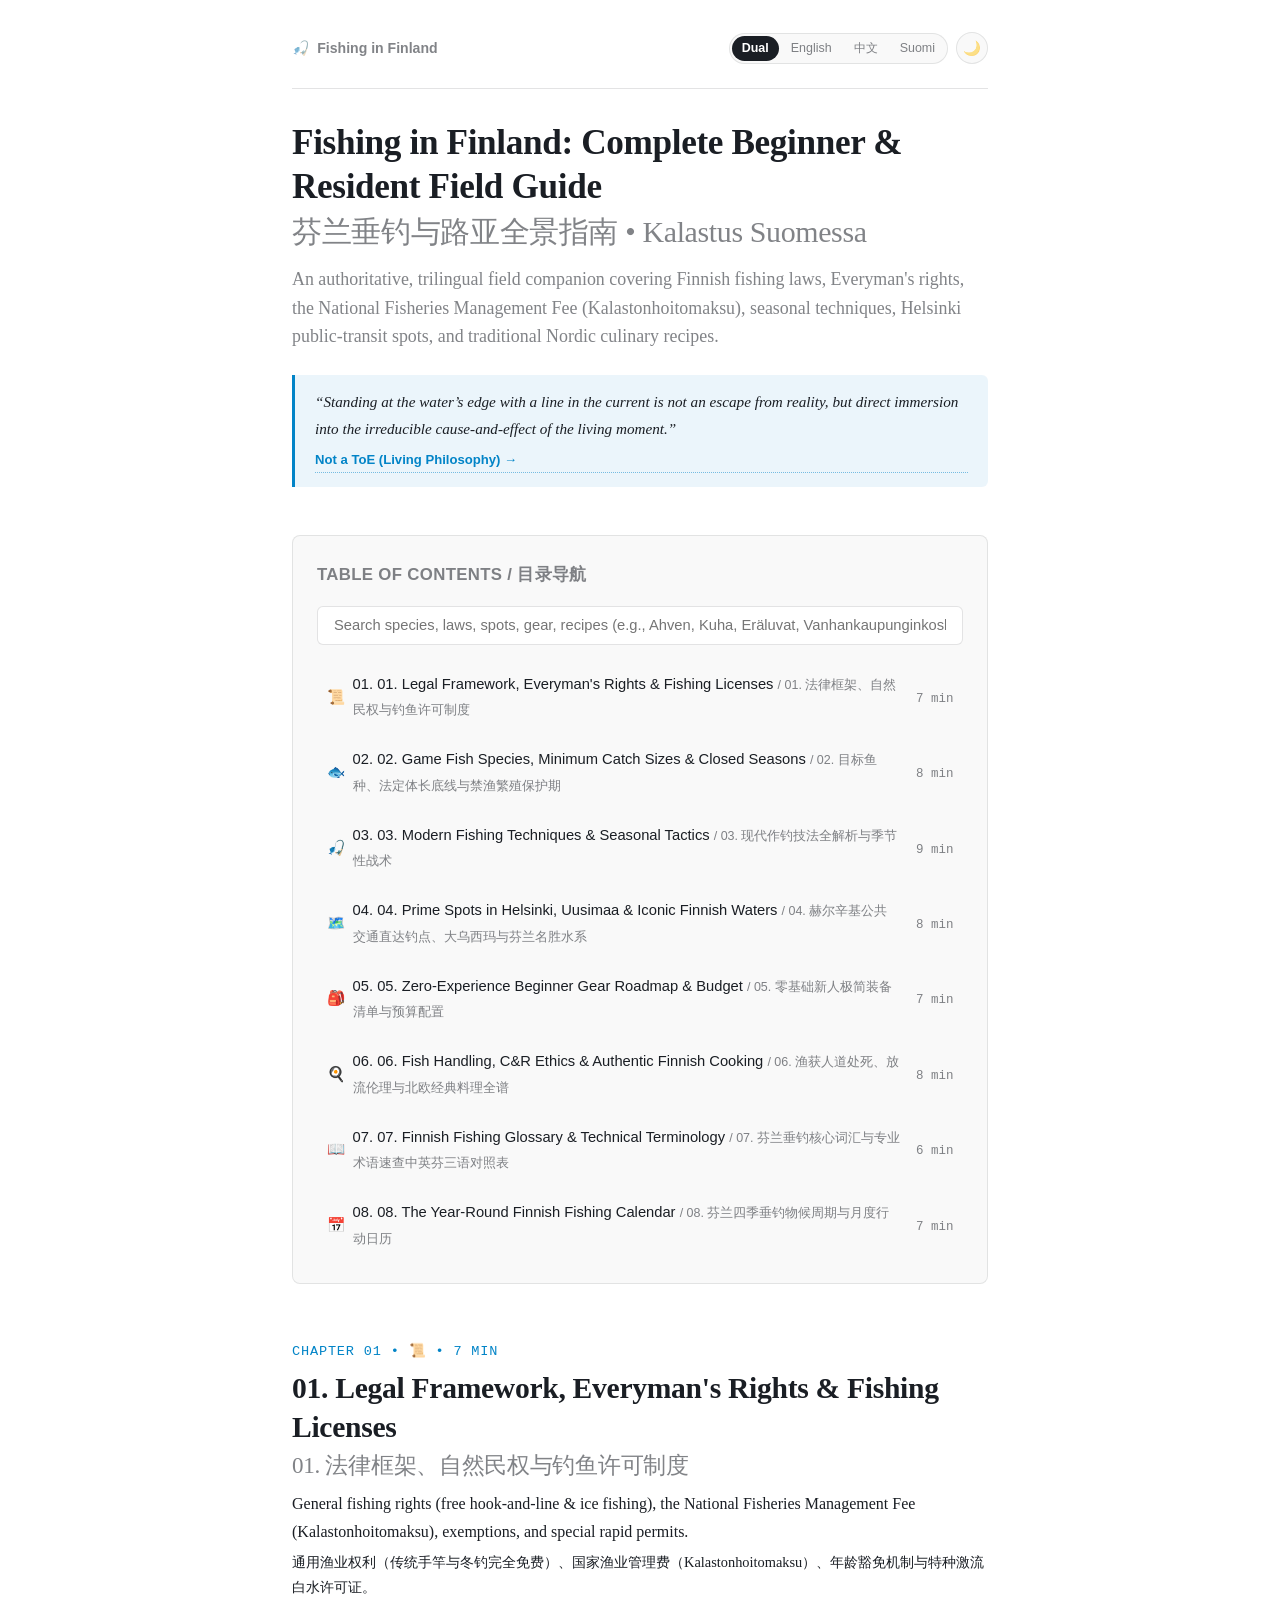
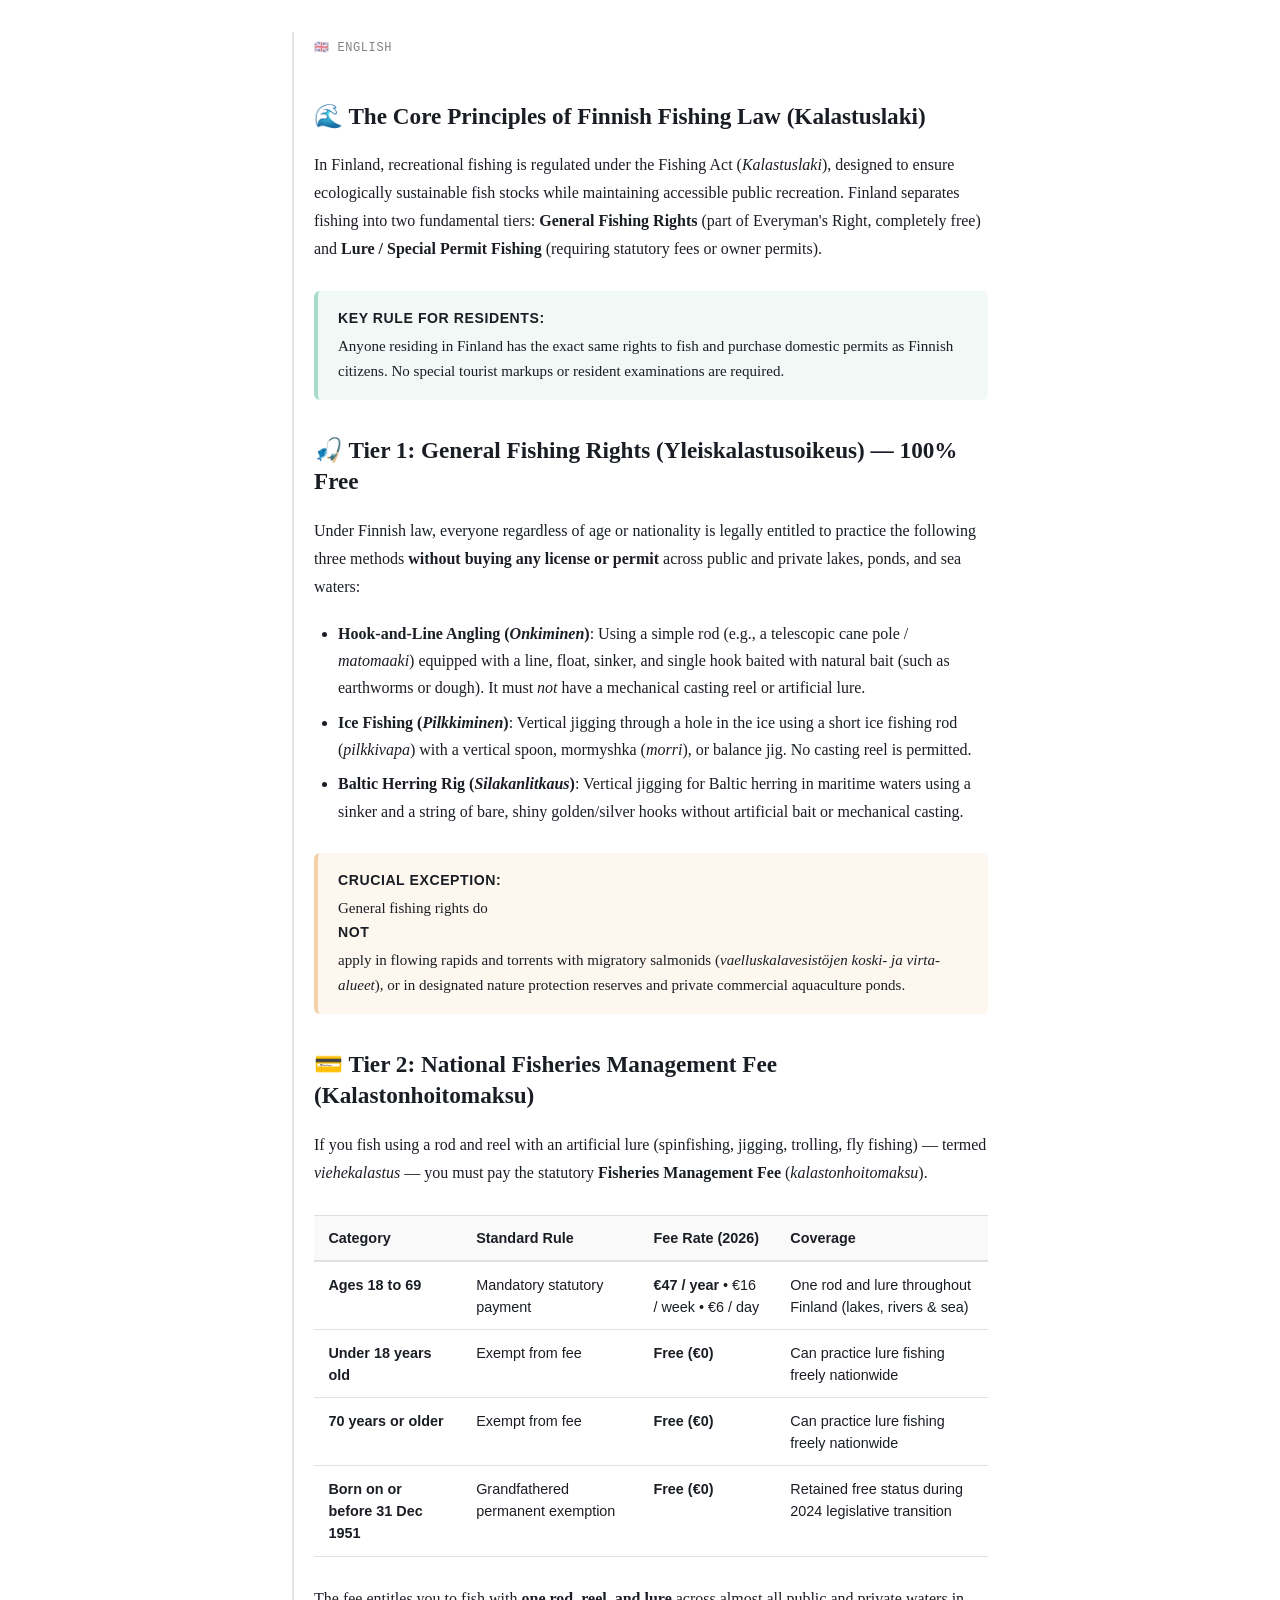
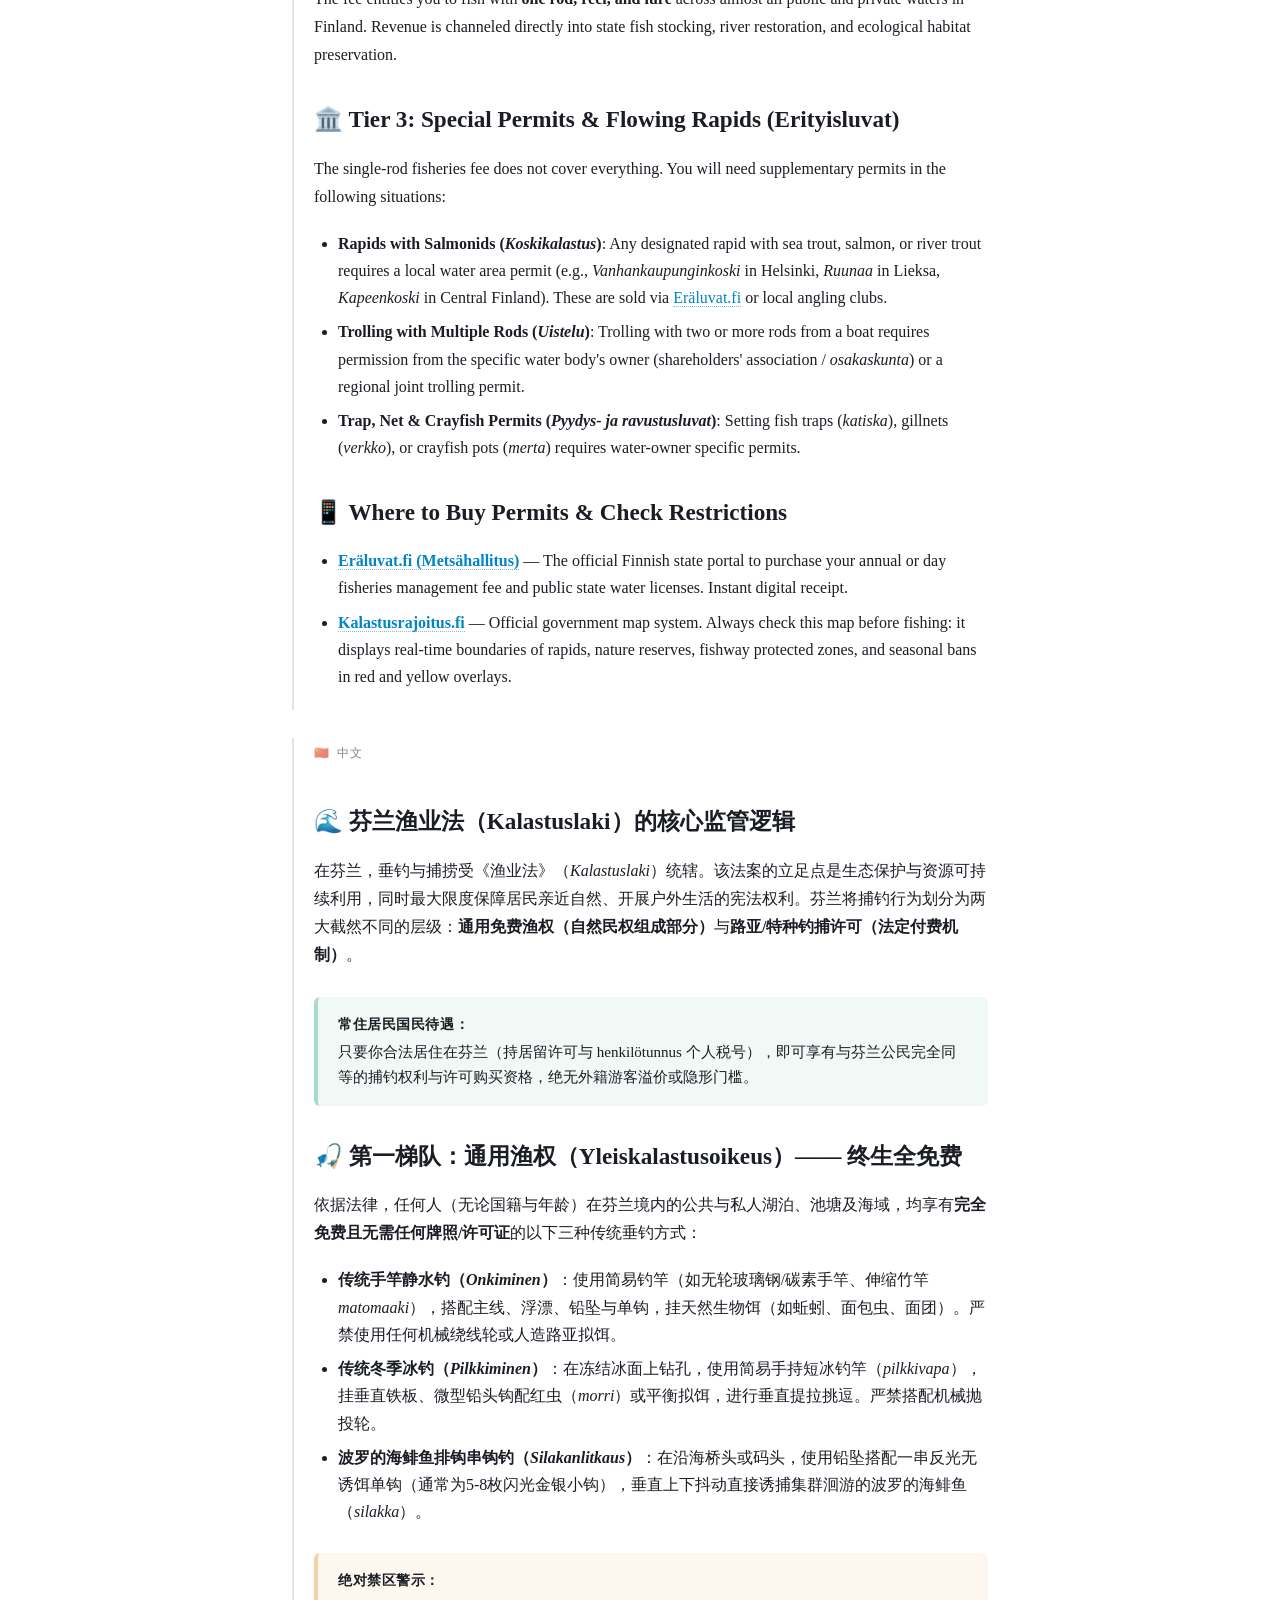
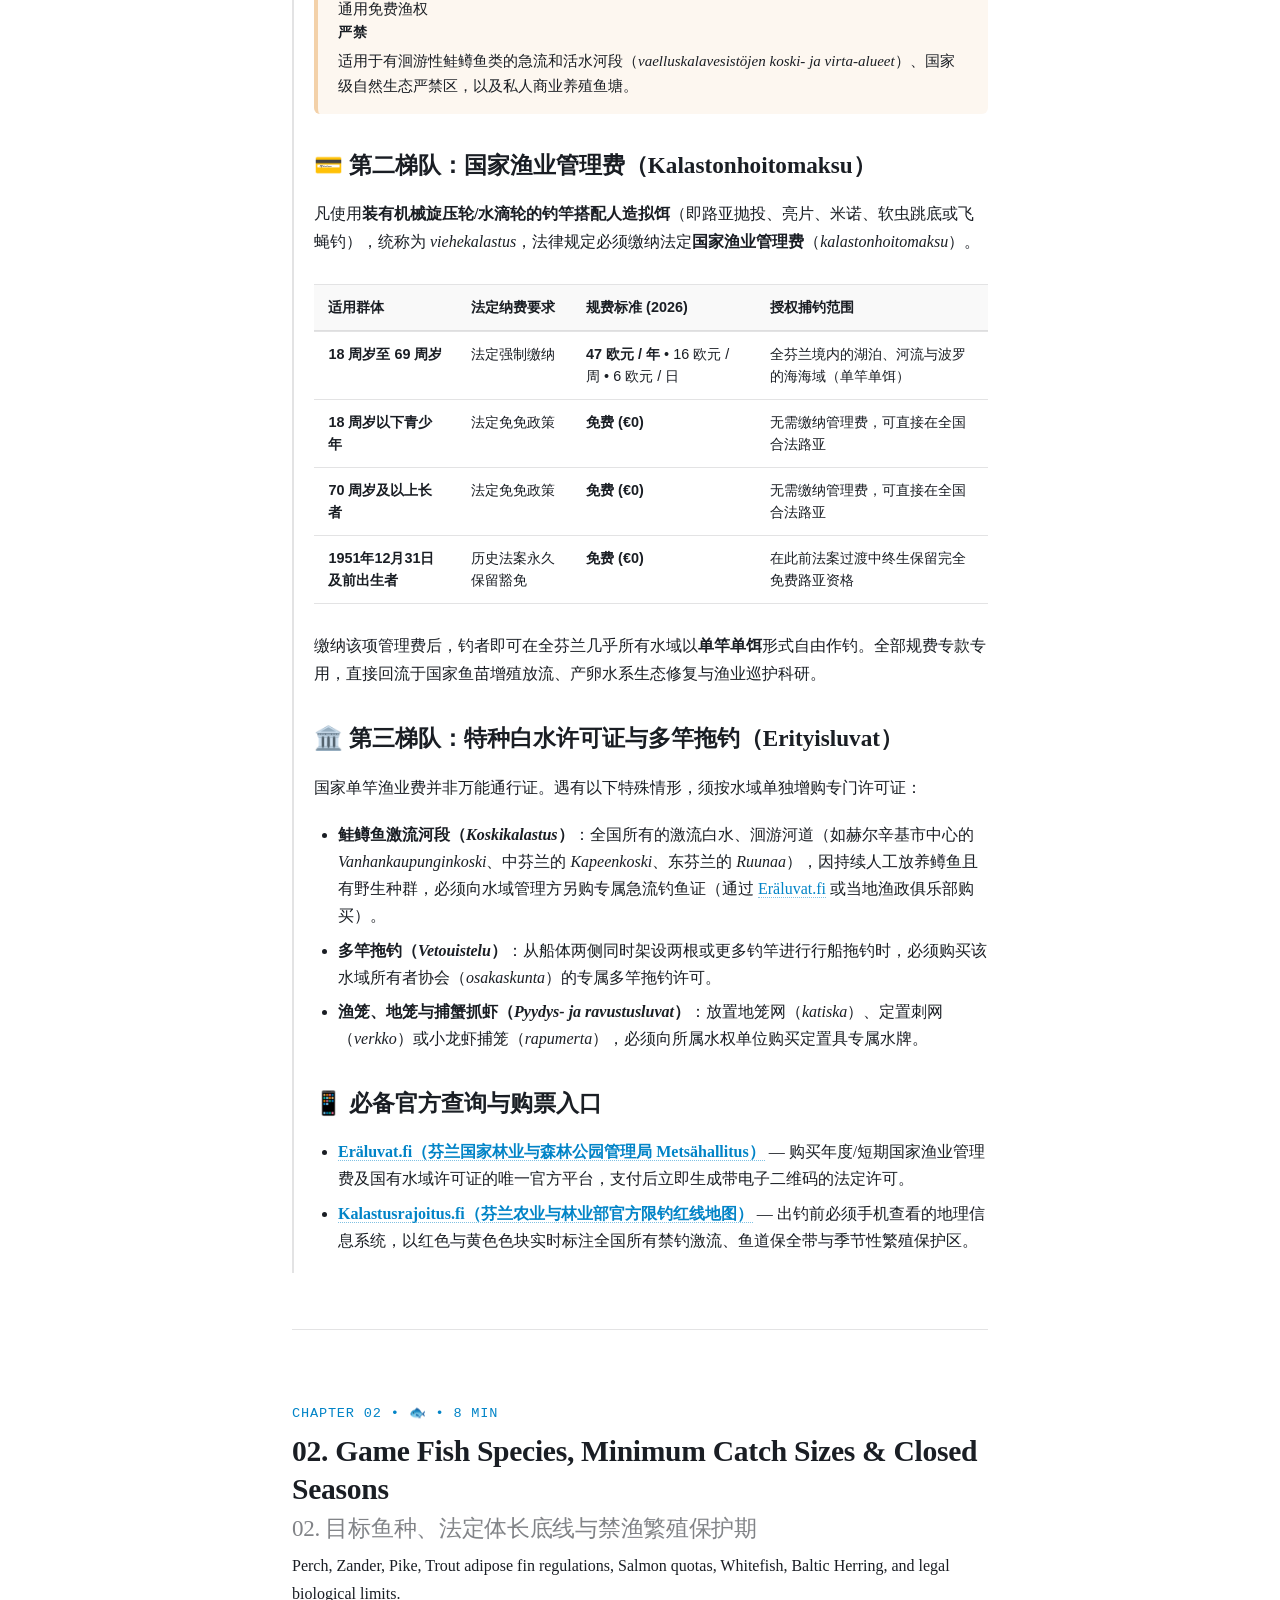
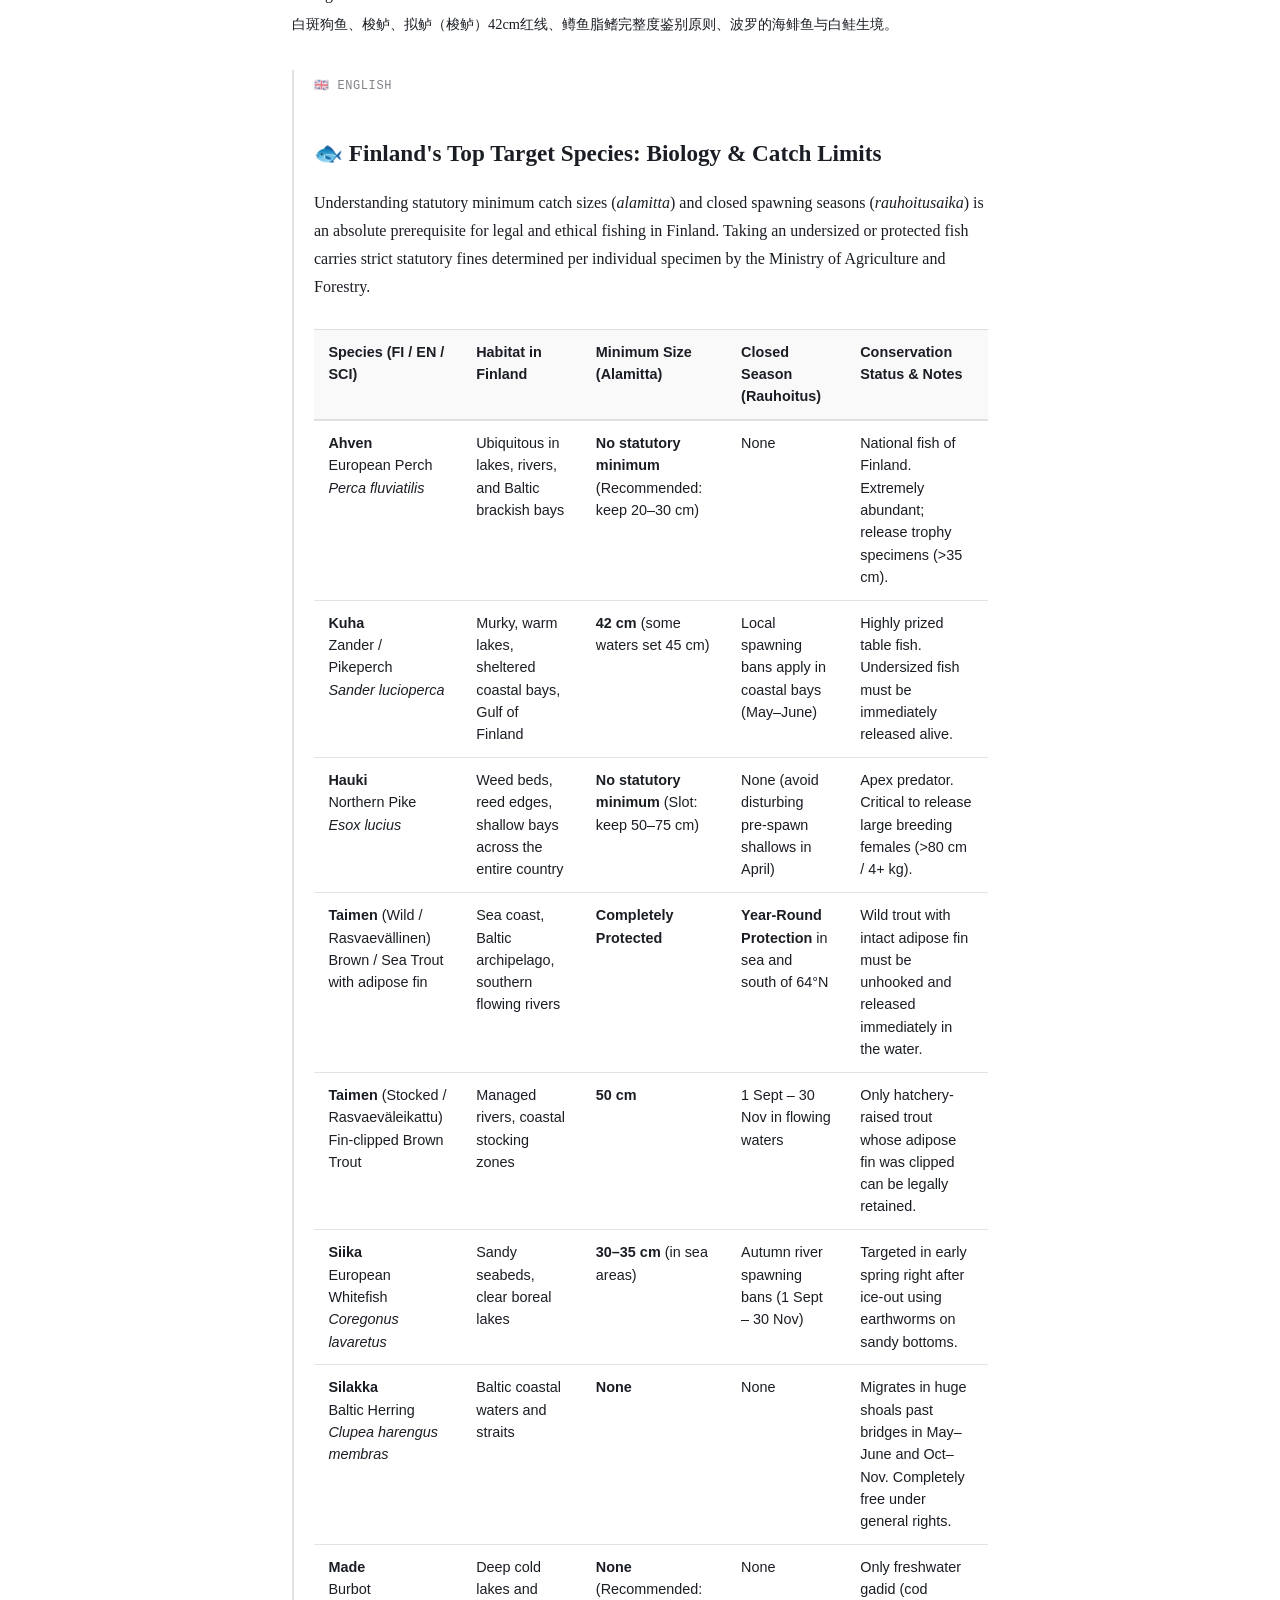
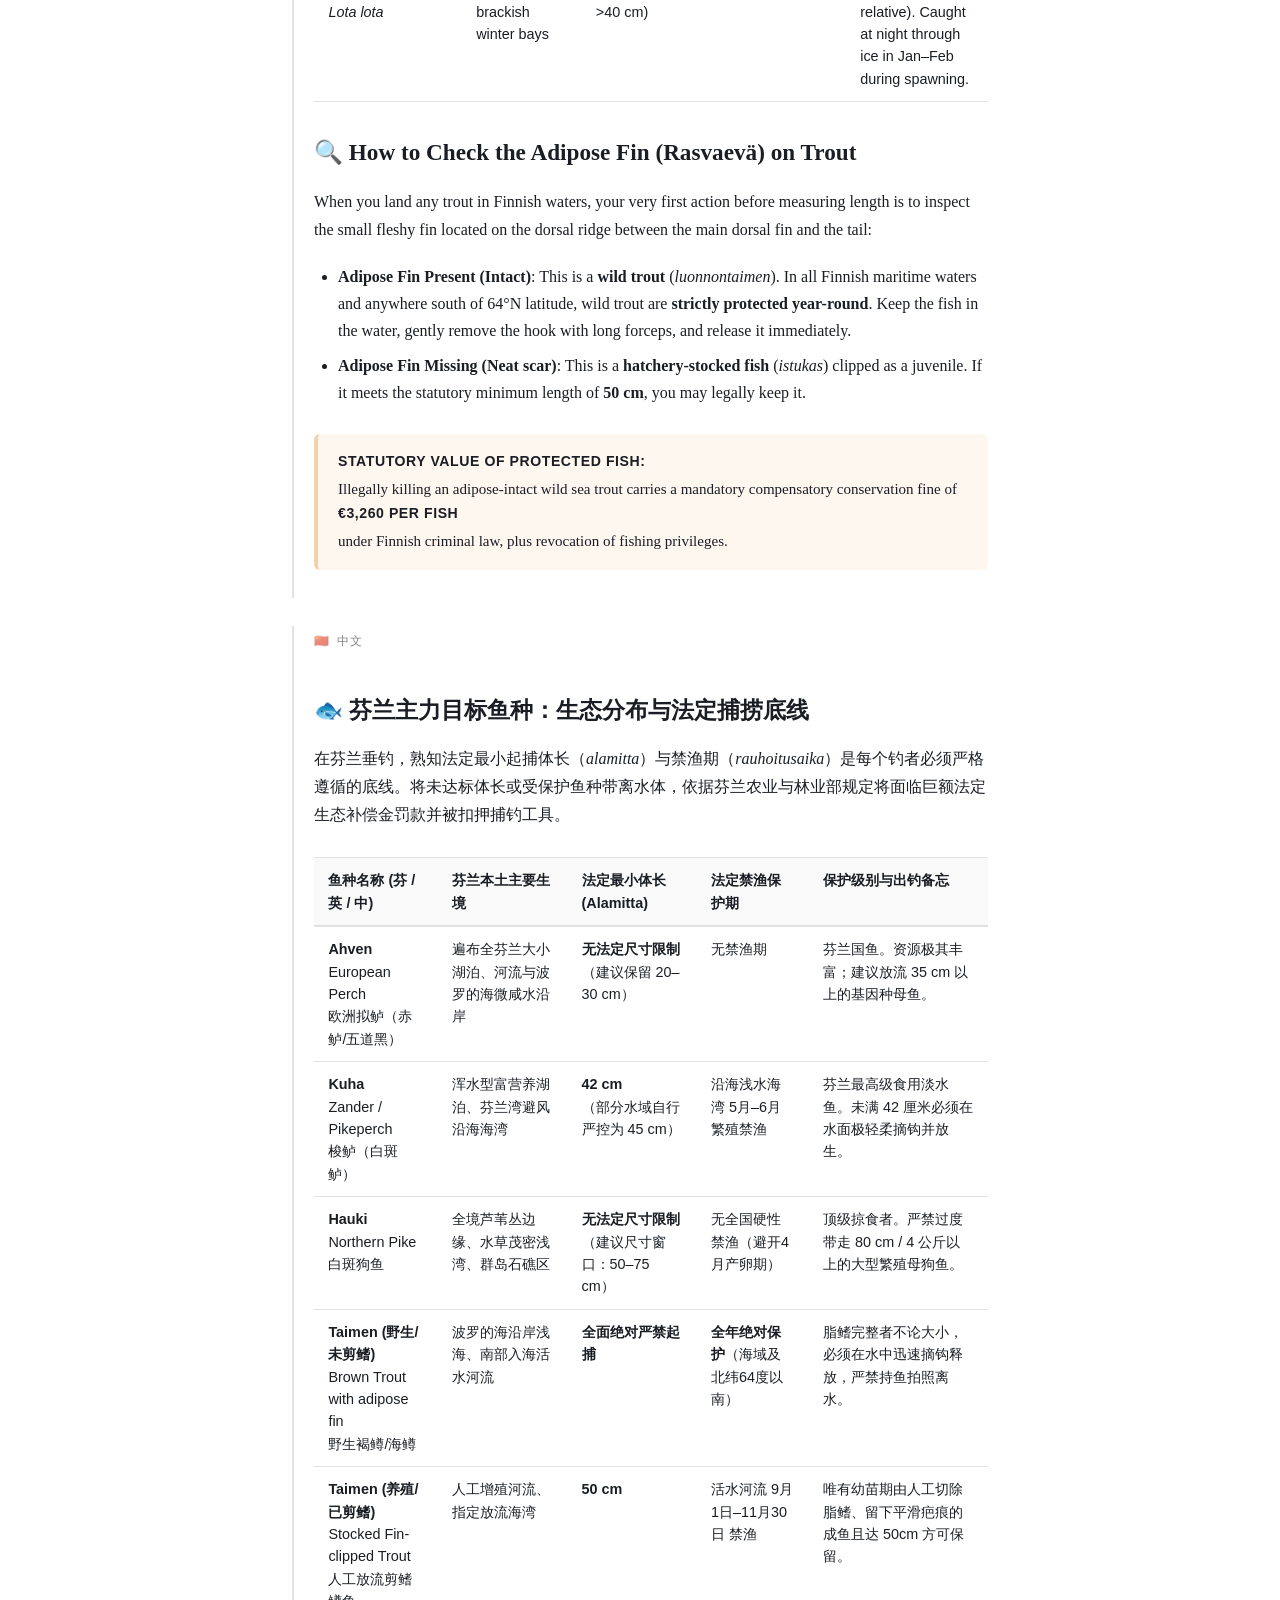
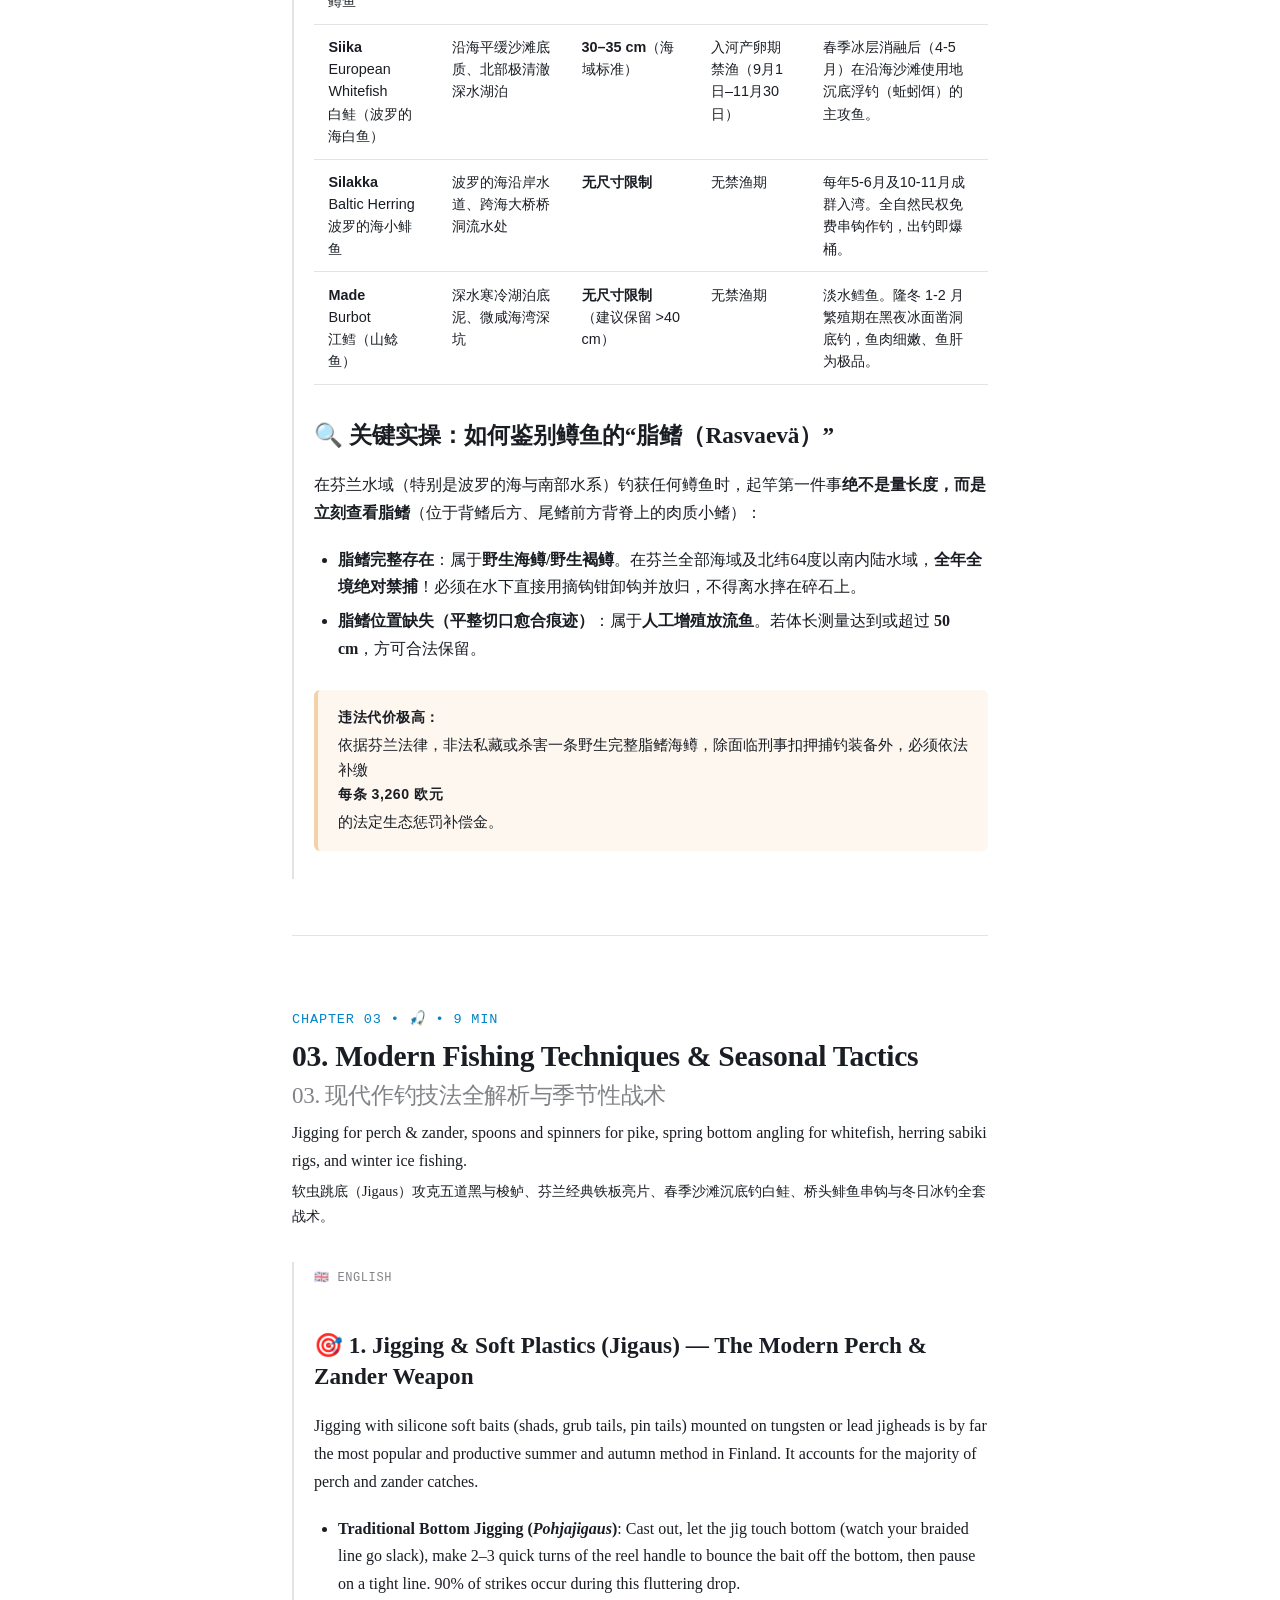
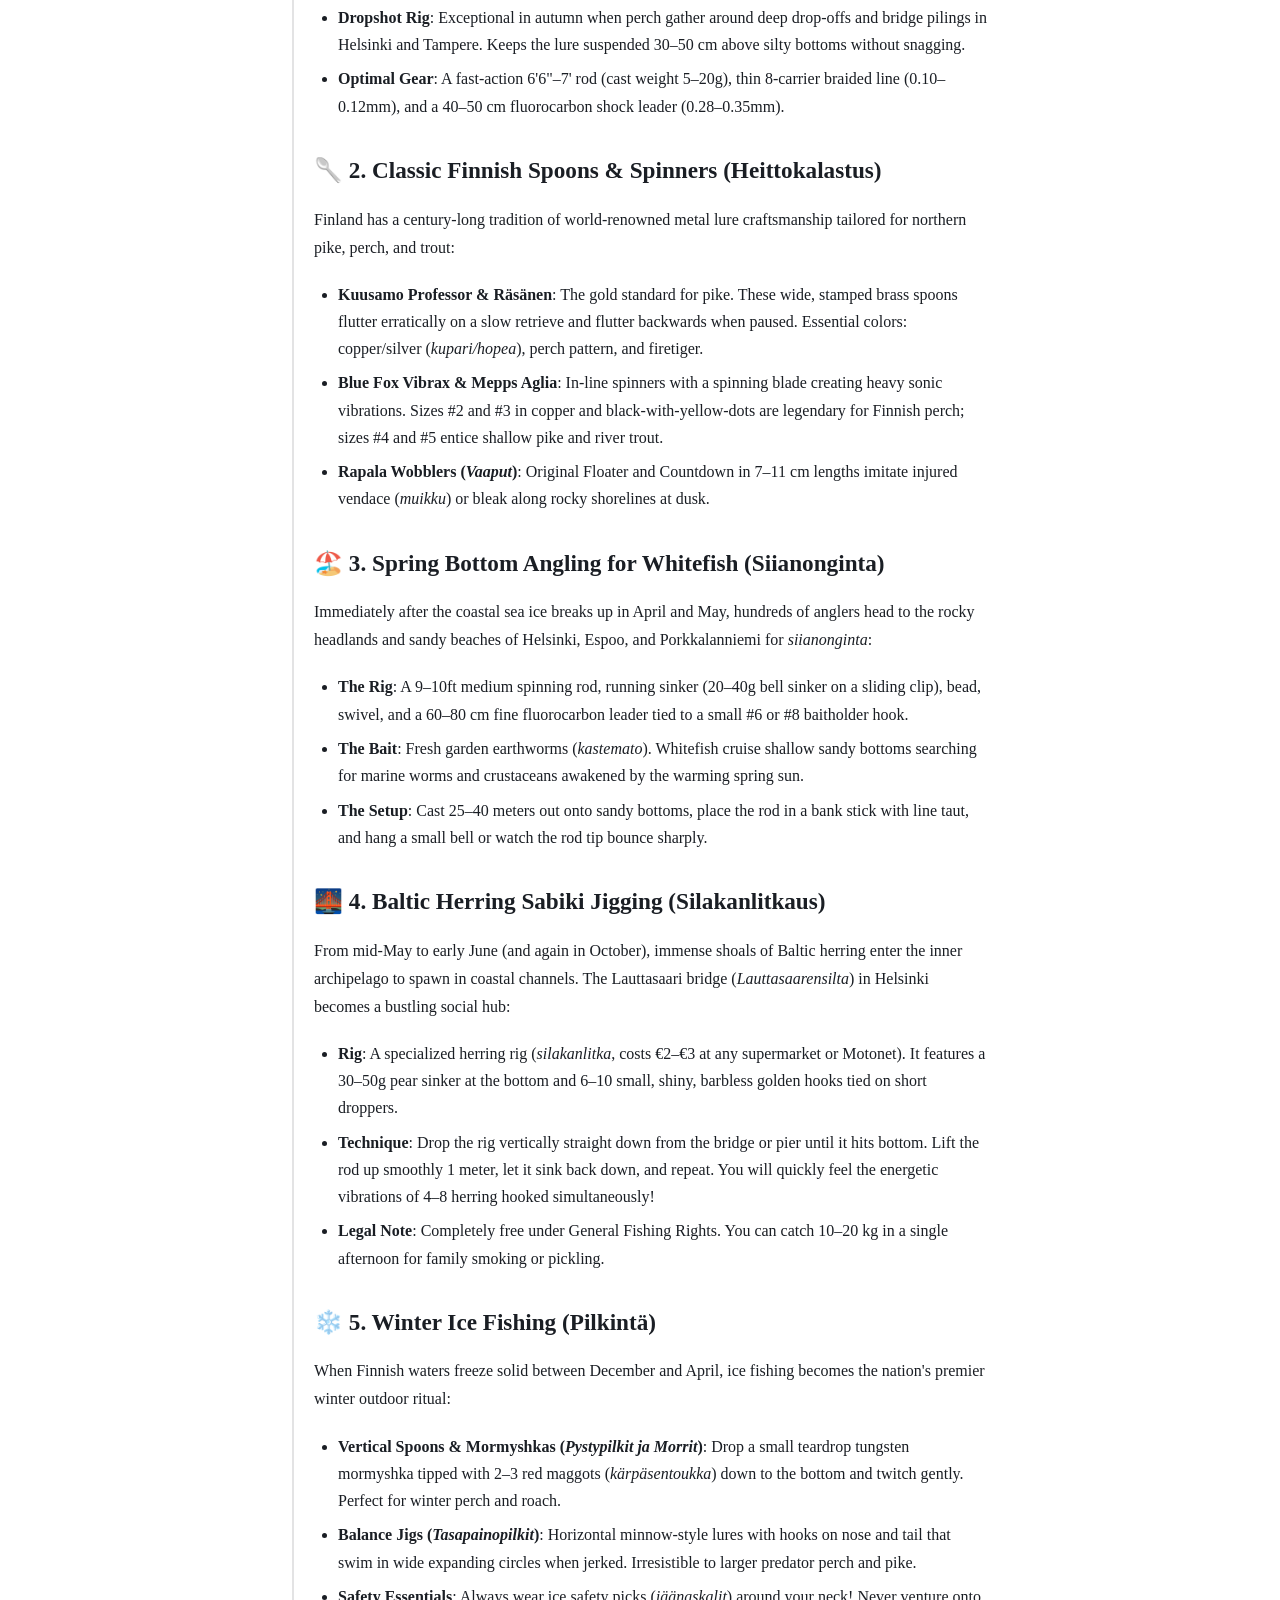
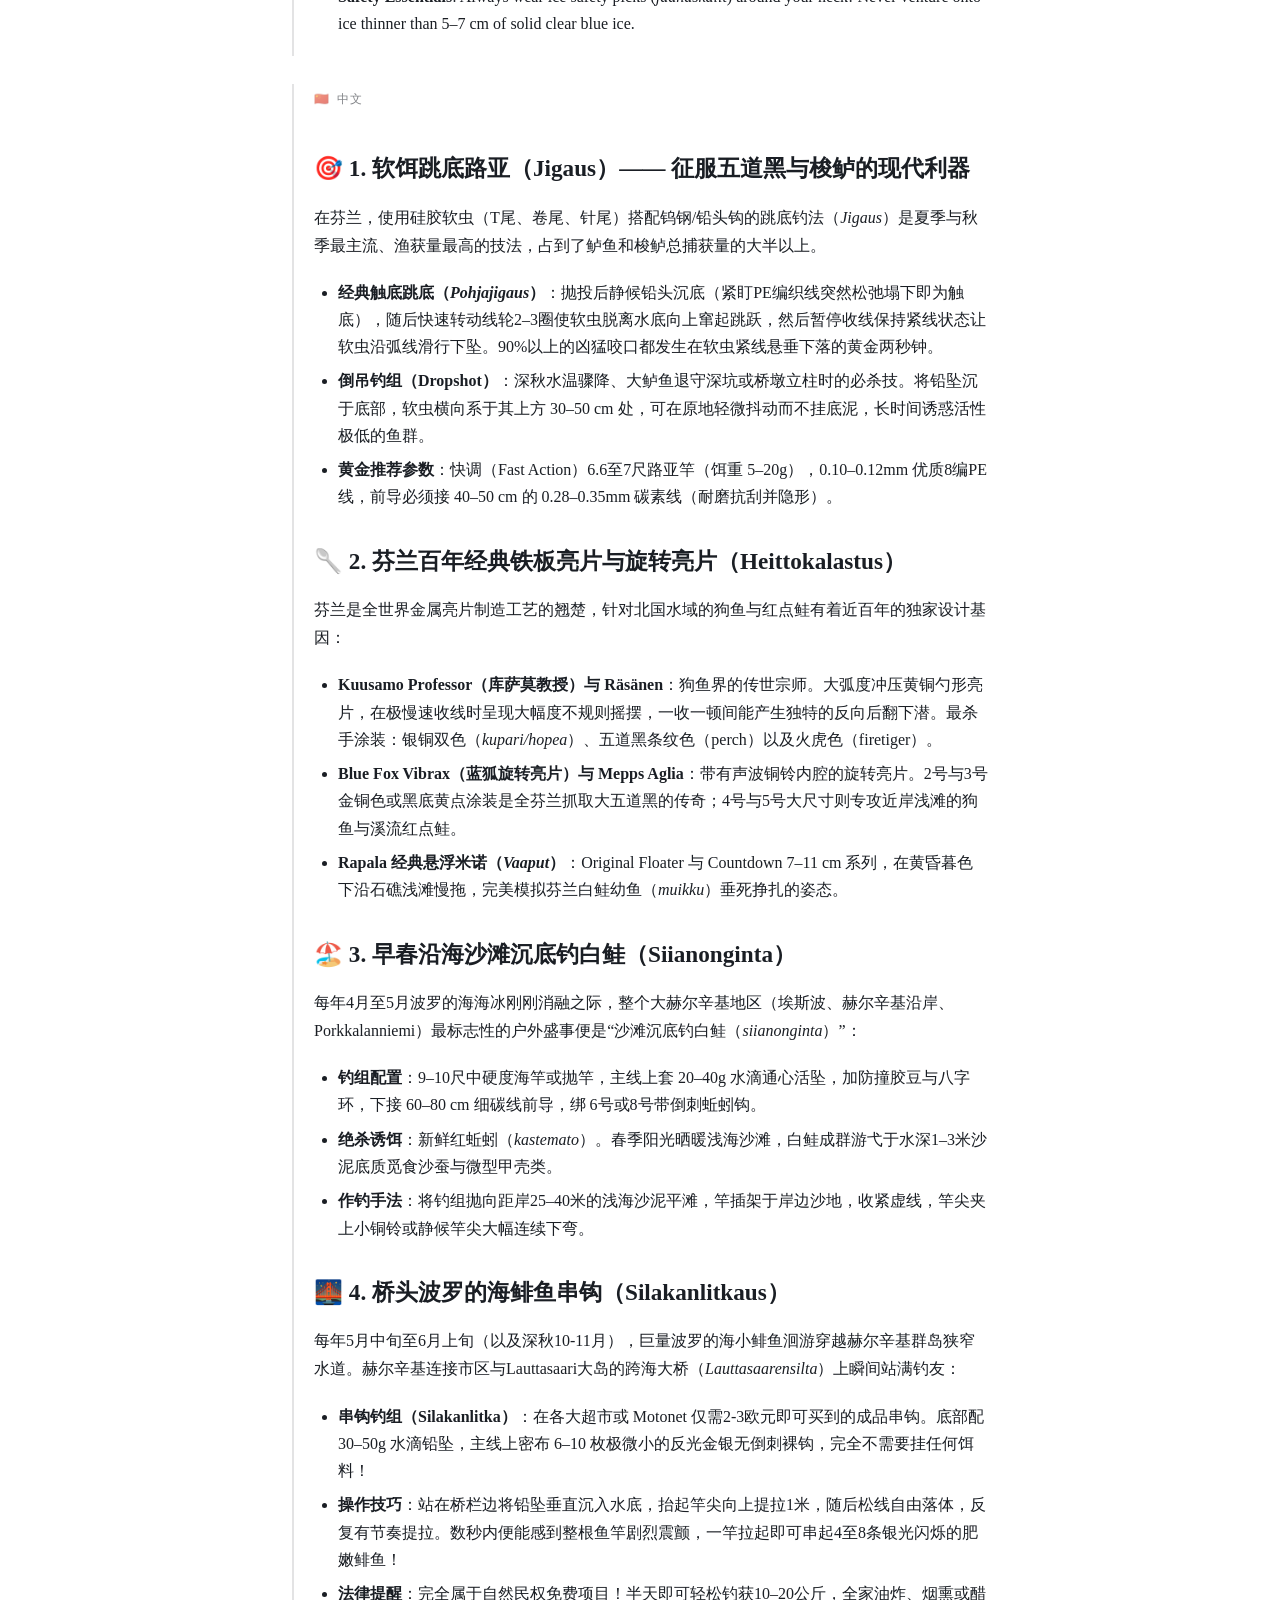
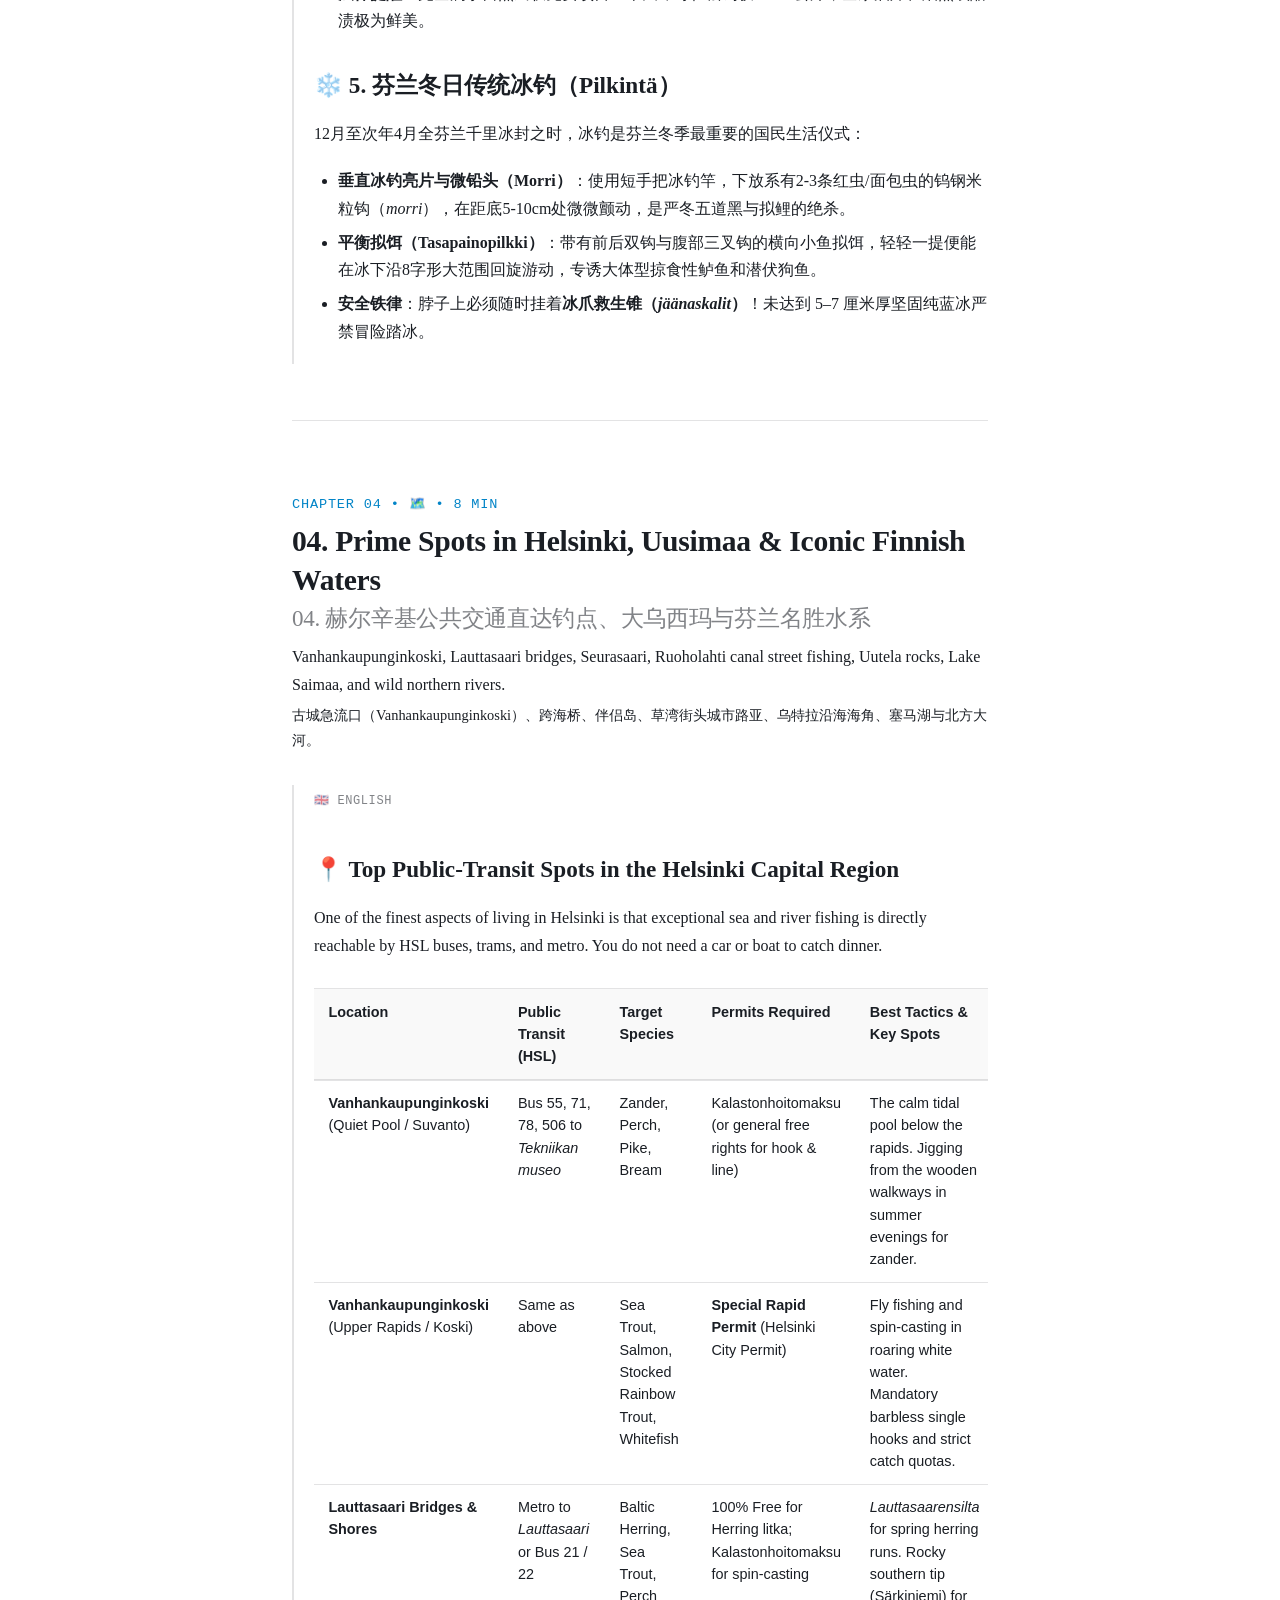
==== index.html @ a0a4e31b "feat: initial commit for Fishing in Finland guide" ====
<!DOCTYPE html>
<html lang="en">
<head>
  <meta charset="UTF-8">
  <meta name="viewport" content="width=device-width, initial-scale=1.0">
  <title>Fishing in Finland • 芬兰垂钓与路亚全景指南 • Kalastus Suomessa</title>
  <meta name="description" content="An authoritative, trilingual field companion to angling, lure fishing, Everyman's rights, regulations, Helsinki transit spots, gear, and recipes in Finland.">
  <link rel="stylesheet" href="styles.css?v=20260912">
  <link rel="icon" href="data:image/svg+xml,<svg xmlns=%22http://www.w3.org/2000/svg%22 viewBox=%220 0 100 100%22><text y=%22.9em%22 font-size=%2290%22>🎣</text></svg>">
</head>
<body>

  <div class="wrap">
    <!-- Top Navigation & Controls -->
    <nav class="top-nav" aria-label="Site Navigation">
      <a href="index.html" class="brand-badge">
        <span>🎣</span>
        <span>Fishing in Finland</span>
      </a>

      <div class="top-controls">
        <!-- Language Switcher -->
        <div class="lang-switcher" role="group" aria-label="Language Mode">
          <button class="lang-btn active" data-mode="dual">Dual</button>
          <button class="lang-btn" data-mode="en">English</button>
          <button class="lang-btn" data-mode="zh">中文</button>
          <button class="lang-btn" data-mode="fi">Suomi</button>
        </div>

        <!-- Theme Toggle -->
        <button id="theme-toggle-btn" class="theme-btn" title="Toggle Theme" aria-label="Toggle Theme">🌙</button>
      </div>
    </nav>

    <!-- Site Header -->
    <header class="site-header">
      <h1 id="site-title" class="site-title">
        Fishing in Finland: Complete Beginner & Resident Field Guide<br>
        <span style="font-size: 0.82em; font-weight: normal; color: var(--muted);">芬兰垂钓与路亚全景指南 • Kalastus Suomessa</span>
      </h1>
      <p id="site-subtitle" class="site-subtitle">
        An authoritative, trilingual field companion covering Finnish fishing laws, Everyman's rights, the National Fisheries Management Fee (Kalastonhoitomaksu), seasonal techniques, Helsinki public-transit spots, and traditional Nordic culinary recipes.
      </p>

      <!-- Living Philosophy Grounding Quote - Referencing Not a ToE -->
      <div class="ground-quote">
        “Standing at the water’s edge with a line in the current is not an escape from reality, but direct immersion into the irreducible cause-and-effect of the living moment.”
        <a href="https://powerpig99.github.io/not-a-toe/" target="_blank" rel="noopener noreferrer">Not a ToE (Living Philosophy) →</a>
      </div>
    </header>

    <!-- Table of Contents & Realtime Filter -->
    <section class="toc-section" aria-label="Table of Contents">
      <div class="toc-header">
        <h2 id="toc-title" class="toc-title">Table of Contents / 目录导航</h2>
      </div>

      <div class="search-wrapper">
        <input type="text" id="search-input" class="search-input" placeholder="Search species, laws, spots, gear, recipes (e.g., Ahven, Kuha, Eräluvat, Vanhankaupunginkoski, Lohikeitto)..." aria-label="Search Handbook Content">
      </div>

      <ul id="toc-list" class="toc-list">
        <!-- Rendered by app.js -->
      </ul>
    </section>

    <!-- Main Editorial Chapter Feed -->
    <main id="chapters-container" class="chapters-container">
      <!-- Full Chapter Articles rendered by app.js -->
    </main>

    <!-- Ecosystem & Living Philosophy Footer -->
    <footer class="site-footer">
      <h3 class="footer-ecosystem-title">Living Field Guides & Philosophy Ecosystem</h3>
      <ul class="footer-links">
        <li>🌌 <a href="https://powerpig99.github.io/not-a-toe/" target="_blank" rel="noopener"><strong>Not a ToE (Author Blog)</strong> — First-person living philosophy & ontological clarity</a></li>
        <li>🍄 <a href="https://powerpig99.github.io/helsinki-mushroom-guide/" target="_blank" rel="noopener"><strong>Helsinki Wild Mushroom Guide</strong> — Trilingual foraging, 22 species, HSL spots & recipes</a></li>
        <li>🌲 <a href="https://powerpig99.github.io/hunting-in-finland/" target="_blank" rel="noopener"><strong>Hunting in Finland: Resident Field Guide</strong> — Game management, exams, firearms, public forests & clubs</a></li>
        <li>🎹 <a href="https://powerpig99.github.io/adult-piano-guide/" target="_blank" rel="noopener"><strong>The Adult Piano Companion</strong> — Self-directed mastery and deliberate practice architectures</a></li>
      </ul>

      <div class="footer-meta">
        <p>Published under open trace principles. Updated for Finnish Fishing Regulations 2026.<br>Official resources: <a href="https://www.eraluvat.fi" target="_blank" rel="noopener">Eräluvat.fi</a> • <a href="https://www.kalastusrajoitus.fi" target="_blank" rel="noopener">Kalastusrajoitus.fi</a> • <a href="https://vapaa-ajankalastaja.fi" target="_blank" rel="noopener">Suomen Vapaa-ajankalastajat</a></p>
      </div>
    </footer>
  </div>

  <script src="chapters.js?v=20260912"></script>
  <script src="app.js?v=20260912"></script>
</body>
</html>
---- styles.css ----
:root {
  --bg: #0d1117;
  --fg: #f0f3f6;
  --muted: color-mix(in srgb, var(--fg) 60%, transparent);
  --rule: color-mix(in srgb, var(--fg) 15%, transparent);
  --card-bg: color-mix(in srgb, var(--fg) 4%, transparent);
  --card-hover: color-mix(in srgb, var(--fg) 7%, transparent);
  --card-border: color-mix(in srgb, var(--fg) 12%, transparent);
  --accent: #38bdf8;
  --accent-soft: rgba(56, 189, 248, 0.12);
  --callout-note-bg: rgba(56, 189, 248, 0.08);
  --callout-note-border: rgba(56, 189, 248, 0.35);
  --callout-warn-bg: rgba(251, 191, 36, 0.08);
  --callout-warn-border: rgba(251, 191, 36, 0.35);
  --callout-tip-bg: rgba(52, 211, 153, 0.08);
  --callout-tip-border: rgba(52, 211, 153, 0.35);
  --measure: 46rem;
  --font-serif: Georgia, Cambria, "Times New Roman", Times, serif;
  --font-sans: -apple-system, BlinkMacSystemFont, "Segoe UI", Roboto, Helvetica, Arial, sans-serif;
  --font-mono: ui-monospace, "SF Mono", Monaco, Consolas, monospace;
}

@media (prefers-color-scheme: light) {
  :root:not([data-theme="dark"]) {
    --bg: #ffffff;
    --fg: #1a1e24;
    --muted: color-mix(in srgb, var(--fg) 55%, transparent);
    --rule: color-mix(in srgb, var(--fg) 12%, transparent);
    --card-bg: color-mix(in srgb, var(--fg) 2.5%, transparent);
    --card-hover: color-mix(in srgb, var(--fg) 5%, transparent);
    --card-border: color-mix(in srgb, var(--fg) 10%, transparent);
    --accent: #0284c7;
    --accent-soft: rgba(2, 132, 199, 0.08);
    --callout-note-bg: rgba(2, 132, 199, 0.06);
    --callout-note-border: rgba(2, 132, 199, 0.3);
    --callout-warn-bg: rgba(217, 119, 6, 0.06);
    --callout-warn-border: rgba(217, 119, 6, 0.3);
    --callout-tip-bg: rgba(5, 150, 105, 0.06);
    --callout-tip-border: rgba(5, 150, 105, 0.3);
  }
}

[data-theme="light"] {
  --bg: #ffffff;
  --fg: #1a1e24;
  --muted: color-mix(in srgb, var(--fg) 55%, transparent);
  --rule: color-mix(in srgb, var(--fg) 12%, transparent);
  --card-bg: color-mix(in srgb, var(--fg) 2.5%, transparent);
  --card-hover: color-mix(in srgb, var(--fg) 5%, transparent);
  --card-border: color-mix(in srgb, var(--fg) 10%, transparent);
  --accent: #0284c7;
  --accent-soft: rgba(2, 132, 199, 0.08);
  --callout-note-bg: rgba(2, 132, 199, 0.06);
  --callout-note-border: rgba(2, 132, 199, 0.3);
  --callout-warn-bg: rgba(217, 119, 6, 0.06);
  --callout-warn-border: rgba(217, 119, 6, 0.3);
  --callout-tip-bg: rgba(5, 150, 105, 0.06);
  --callout-tip-border: rgba(5, 150, 105, 0.3);
}

[data-theme="dark"] {
  --bg: #0d1117;
  --fg: #f0f3f6;
  --muted: color-mix(in srgb, var(--fg) 60%, transparent);
  --rule: color-mix(in srgb, var(--fg) 15%, transparent);
  --card-bg: color-mix(in srgb, var(--fg) 4%, transparent);
  --card-hover: color-mix(in srgb, var(--fg) 7%, transparent);
  --card-border: color-mix(in srgb, var(--fg) 12%, transparent);
  --accent: #38bdf8;
  --accent-soft: rgba(56, 189, 248, 0.12);
  --callout-note-bg: rgba(56, 189, 248, 0.08);
  --callout-note-border: rgba(56, 189, 248, 0.35);
  --callout-warn-bg: rgba(251, 191, 36, 0.08);
  --callout-warn-border: rgba(251, 191, 36, 0.35);
  --callout-tip-bg: rgba(52, 211, 153, 0.08);
  --callout-tip-border: rgba(52, 211, 153, 0.35);
}

* {
  box-sizing: border-box;
}

html {
  scroll-behavior: smooth;
}

body {
  margin: 0;
  font-family: var(--font-serif);
  line-height: 1.75;
  background-color: var(--bg);
  color: var(--fg);
  -webkit-font-smoothing: antialiased;
  transition: background-color 0.2s ease, color 0.2s ease;
}

a {
  color: var(--accent);
  text-decoration: none;
  border-bottom: 1px dotted color-mix(in srgb, var(--accent) 50%, transparent);
  transition: all 0.15s ease;
}

a:hover {
  border-bottom: 1px solid var(--accent);
  filter: brightness(1.15);
}

.wrap {
  width: min(100%, var(--measure));
  margin: 0 auto;
  padding: 32px 20px 80px;
}

.top-nav {
  display: flex;
  align-items: center;
  justify-content: space-between;
  gap: 1rem;
  padding-bottom: 1.5rem;
  margin-bottom: 2rem;
  border-bottom: 1px solid var(--rule);
  font-family: var(--font-sans);
  font-size: 0.88rem;
  flex-wrap: wrap;
}

.brand-badge {
  display: inline-flex;
  align-items: center;
  gap: 0.45rem;
  font-weight: 600;
  color: var(--muted);
  text-decoration: none;
  border: none;
}

.brand-badge:hover {
  color: var(--fg);
  border: none;
}

.top-controls {
  display: flex;
  align-items: center;
  gap: 0.5rem;
  flex-wrap: wrap;
}

.lang-switcher {
  display: inline-flex;
  background: var(--card-bg);
  border: 1px solid var(--card-border);
  border-radius: 20px;
  padding: 2px;
  gap: 2px;
}

.lang-btn {
  background: none;
  border: none;
  padding: 4px 10px;
  font-size: 0.78rem;
  font-family: var(--font-sans);
  font-weight: 500;
  color: var(--muted);
  cursor: pointer;
  border-radius: 16px;
  transition: all 0.15s ease;
}

.lang-btn:hover {
  color: var(--fg);
}

.lang-btn.active {
  background: var(--fg);
  color: var(--bg);
  font-weight: 600;
}

.theme-btn {
  background: var(--card-bg);
  border: 1px solid var(--card-border);
  color: var(--muted);
  width: 32px;
  height: 32px;
  border-radius: 50%;
  display: inline-flex;
  align-items: center;
  justify-content: center;
  cursor: pointer;
  font-size: 0.9rem;
  transition: all 0.15s ease;
}

.theme-btn:hover {
  color: var(--fg);
  border-color: var(--rule);
}

.site-header {
  margin-bottom: 3rem;
}

.site-title {
  font-size: 2.2rem;
  font-weight: 700;
  line-height: 1.25;
  margin: 0 0 0.75rem 0;
  letter-spacing: -0.01em;
}

.site-subtitle {
  font-size: 1.12rem;
  color: var(--muted);
  margin: 0 0 1.5rem 0;
  line-height: 1.6;
}

.ground-quote {
  font-style: italic;
  padding: 0.9rem 1.25rem;
  margin: 1.5rem 0 2rem;
  border-left: 3px solid var(--accent);
  background: var(--accent-soft);
  border-radius: 0 6px 6px 0;
  font-size: 0.95rem;
  color: var(--fg);
}

.ground-quote a {
  font-style: normal;
  font-size: 0.82rem;
  font-family: var(--font-sans);
  display: block;
  margin-top: 0.4rem;
  font-weight: 600;
  color: var(--accent);
}

.toc-section {
  margin: 2.5rem 0 3.5rem;
  padding: 1.5rem;
  background: var(--card-bg);
  border: 1px solid var(--card-border);
  border-radius: 8px;
}

.toc-header {
  display: flex;
  align-items: center;
  justify-content: space-between;
  margin-bottom: 1rem;
  font-family: var(--font-sans);
}

.toc-title {
  font-size: 1.05rem;
  font-weight: 700;
  margin: 0;
  letter-spacing: 0.02em;
  text-transform: uppercase;
  color: var(--muted);
}

.search-wrapper {
  margin-bottom: 1.25rem;
}

.search-input {
  width: 100%;
  padding: 0.65rem 1rem;
  font-family: var(--font-sans);
  font-size: 0.92rem;
  background: var(--bg);
  border: 1px solid var(--rule);
  border-radius: 6px;
  color: var(--fg);
  outline: none;
  transition: border-color 0.15s ease;
}

.search-input:focus {
  border-color: var(--accent);
}

.toc-list {
  list-style: none;
  padding: 0;
  margin: 0;
  display: flex;
  flex-direction: column;
  gap: 0.6rem;
}

.toc-item {
  display: flex;
  align-items: baseline;
  justify-content: space-between;
  gap: 1rem;
  padding: 0.45rem 0.6rem;
  border-radius: 4px;
  transition: background-color 0.15s ease;
}

.toc-item:hover {
  background-color: var(--card-hover);
}

.toc-link {
  font-family: var(--font-sans);
  font-size: 0.92rem;
  font-weight: 500;
  color: var(--fg);
  border: none;
  display: flex;
  align-items: center;
  gap: 0.5rem;
}

.toc-link:hover {
  color: var(--accent);
  border: none;
}

.toc-meta {
  font-family: var(--font-mono);
  font-size: 0.78rem;
  color: var(--muted);
  white-space: nowrap;
}

.chapter-article {
  margin-bottom: 4.5rem;
  padding-bottom: 3.5rem;
  border-bottom: 1px solid var(--rule);
}

.chapter-article:last-of-type {
  border-bottom: none;
}

.chapter-header {
  margin-bottom: 2rem;
}

.chapter-num {
  font-family: var(--font-mono);
  font-size: 0.85rem;
  text-transform: uppercase;
  color: var(--accent);
  letter-spacing: 0.06em;
  display: block;
  margin-bottom: 0.35rem;
}

.chapter-title {
  font-size: 1.85rem;
  font-weight: 700;
  line-height: 1.3;
  margin: 0 0 0.6rem 0;
  letter-spacing: -0.01em;
}

.chapter-subtitle {
  font-size: 1.05rem;
  color: var(--muted);
  margin: 0;
  line-height: 1.55;
}

.content h2 {
  font-size: 1.45rem;
  font-weight: 700;
  margin: 2.2rem 0 1rem;
  line-height: 1.35;
}

.content h3 {
  font-size: 1.2rem;
  font-weight: 600;
  margin: 1.8rem 0 0.75rem;
  line-height: 1.4;
}

.content p {
  margin: 1.2rem 0;
  line-height: 1.75;
}

.content ul, .content ol {
  margin: 1.2rem 0;
  padding-left: 1.5rem;
}

.content li {
  margin: 0.45rem 0;
  line-height: 1.7;
}

.table-wrap {
  width: 100%;
  overflow-x: auto;
  margin: 1.75rem 0;
}

table {
  width: 100%;
  border-collapse: collapse;
  font-size: 0.9rem;
  line-height: 1.55;
  font-family: var(--font-sans);
}

th, td {
  padding: 0.7rem 0.9rem;
  text-align: left;
  border-bottom: 1px solid var(--rule);
  vertical-align: top;
}

th {
  font-weight: 600;
  color: var(--fg);
  background: var(--card-bg);
  border-top: 1px solid var(--rule);
  border-bottom: 2px solid var(--rule);
}

tr:hover td {
  background: var(--card-bg);
}

.callout {
  padding: 1rem 1.25rem;
  margin: 1.75rem 0;
  border-radius: 6px;
  font-size: 0.94rem;
  line-height: 1.65;
}

.callout strong {
  display: block;
  margin-bottom: 0.25rem;
  font-family: var(--font-sans);
  font-size: 0.88rem;
  text-transform: uppercase;
  letter-spacing: 0.04em;
}

.callout-note {
  background: var(--callout-note-bg);
  border-left: 4px solid var(--callout-note-border);
}

.callout-warning {
  background: var(--callout-warn-bg);
  border-left: 4px solid var(--callout-warn-border);
}

.callout-tip {
  background: var(--callout-tip-bg);
  border-left: 4px solid var(--callout-tip-border);
}

pre {
  background: color-mix(in srgb, var(--fg) 5%, transparent);
  border: 1px solid var(--rule);
  border-radius: 6px;
  padding: 1rem 1.25rem;
  overflow-x: auto;
  font-family: var(--font-mono);
  font-size: 0.86rem;
  line-height: 1.5;
  margin: 1.5rem 0;
}

code {
  font-family: var(--font-mono);
  font-size: 0.9em;
  background: color-mix(in srgb, var(--fg) 8%, transparent);
  padding: 0.15em 0.35em;
  border-radius: 3px;
}

pre code {
  background: none;
  padding: 0;
}

.dual-container {
  display: flex;
  flex-direction: column;
  gap: 1.75rem;
}

.dual-lang-block {
  border-left: 2px solid var(--rule);
  padding-left: 1.25rem;
}

.dual-lang-label {
  font-family: var(--font-mono);
  font-size: 0.75rem;
  text-transform: uppercase;
  color: var(--muted);
  letter-spacing: 0.05em;
  margin-bottom: 0.4rem;
  display: inline-block;
}

.doc-nav-bar {
  display: flex;
  align-items: center;
  justify-content: space-between;
  margin-top: 3rem;
  padding-top: 1.5rem;
  border-top: 1px solid var(--rule);
  font-family: var(--font-sans);
  font-size: 0.88rem;
}

.doc-nav-link {
  display: inline-flex;
  align-items: center;
  gap: 0.4rem;
  font-weight: 500;
  border: none;
}

.site-footer {
  margin-top: 4rem;
  padding-top: 2.5rem;
  border-top: 1px solid var(--rule);
  font-family: var(--font-sans);
  font-size: 0.88rem;
  color: var(--muted);
}

.footer-ecosystem-title {
  font-weight: 700;
  font-size: 0.95rem;
  color: var(--fg);
  margin: 0 0 1rem 0;
  letter-spacing: 0.02em;
  text-transform: uppercase;
}

.footer-links {
  list-style: none;
  padding: 0;
  margin: 0 0 1.75rem 0;
  display: flex;
  flex-direction: column;
  gap: 0.5rem;
}

.footer-links a {
  color: var(--muted);
  border: none;
}

.footer-links a:hover {
  color: var(--fg);
  text-decoration: underline;
}

.footer-meta {
  font-size: 0.8rem;
  color: var(--muted);
  line-height: 1.6;
}

@media (max-width: 640px) {
  .site-title {
    font-size: 1.75rem;
  }
  .chapter-title {
    font-size: 1.45rem;
  }
  .wrap {
    padding: 20px 16px 60px;
  }
}
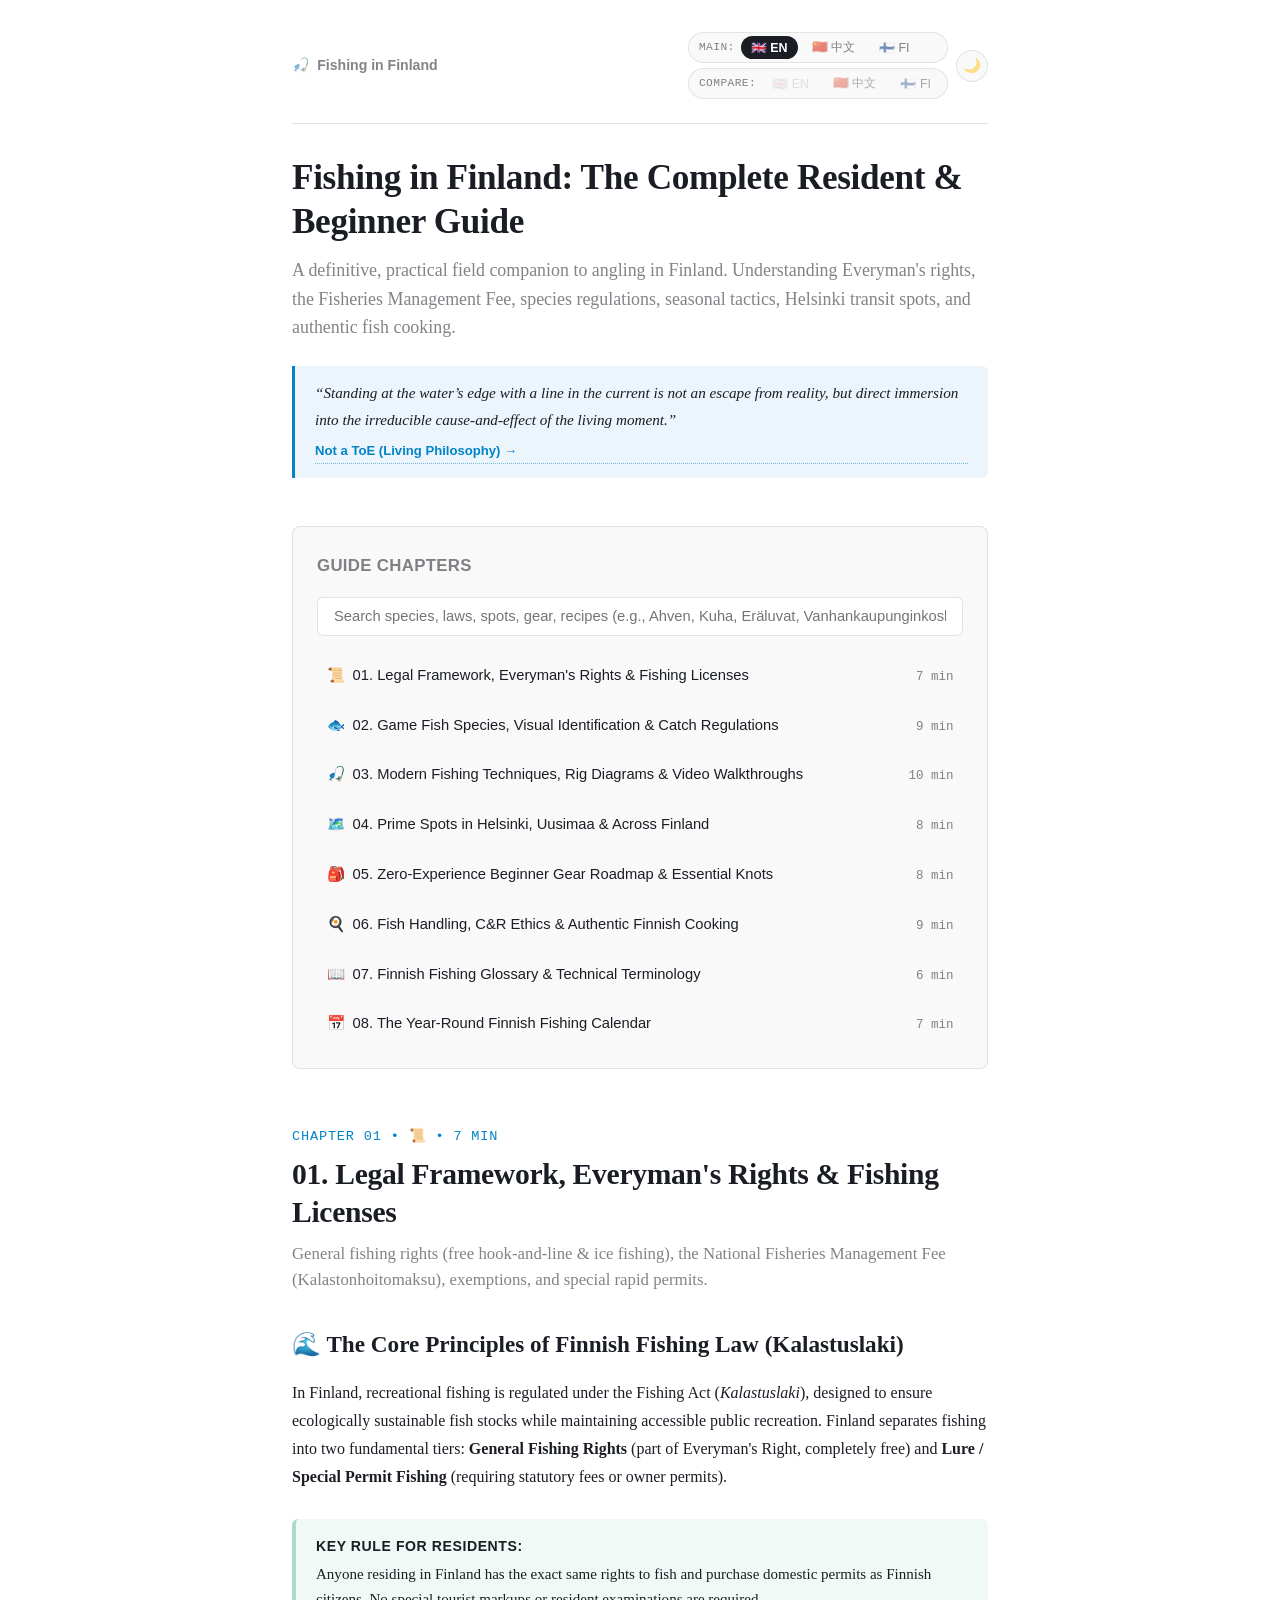
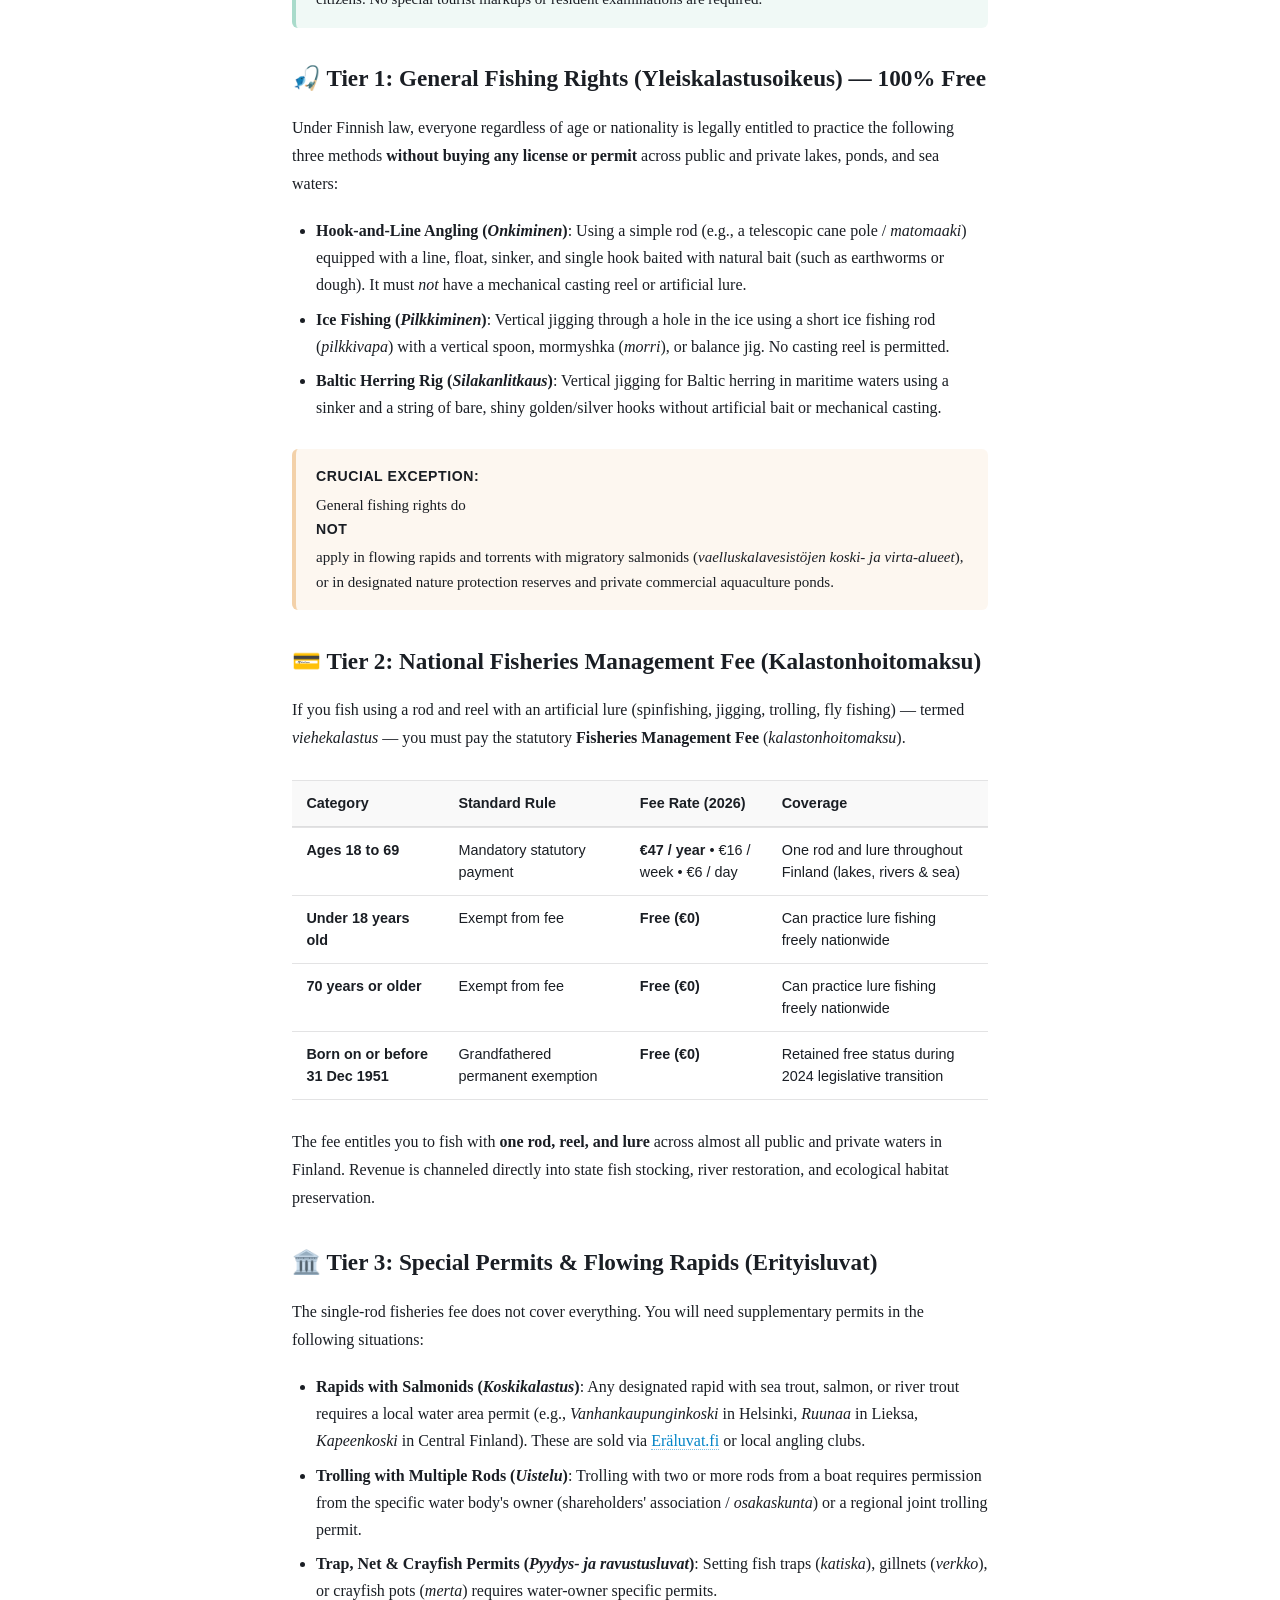
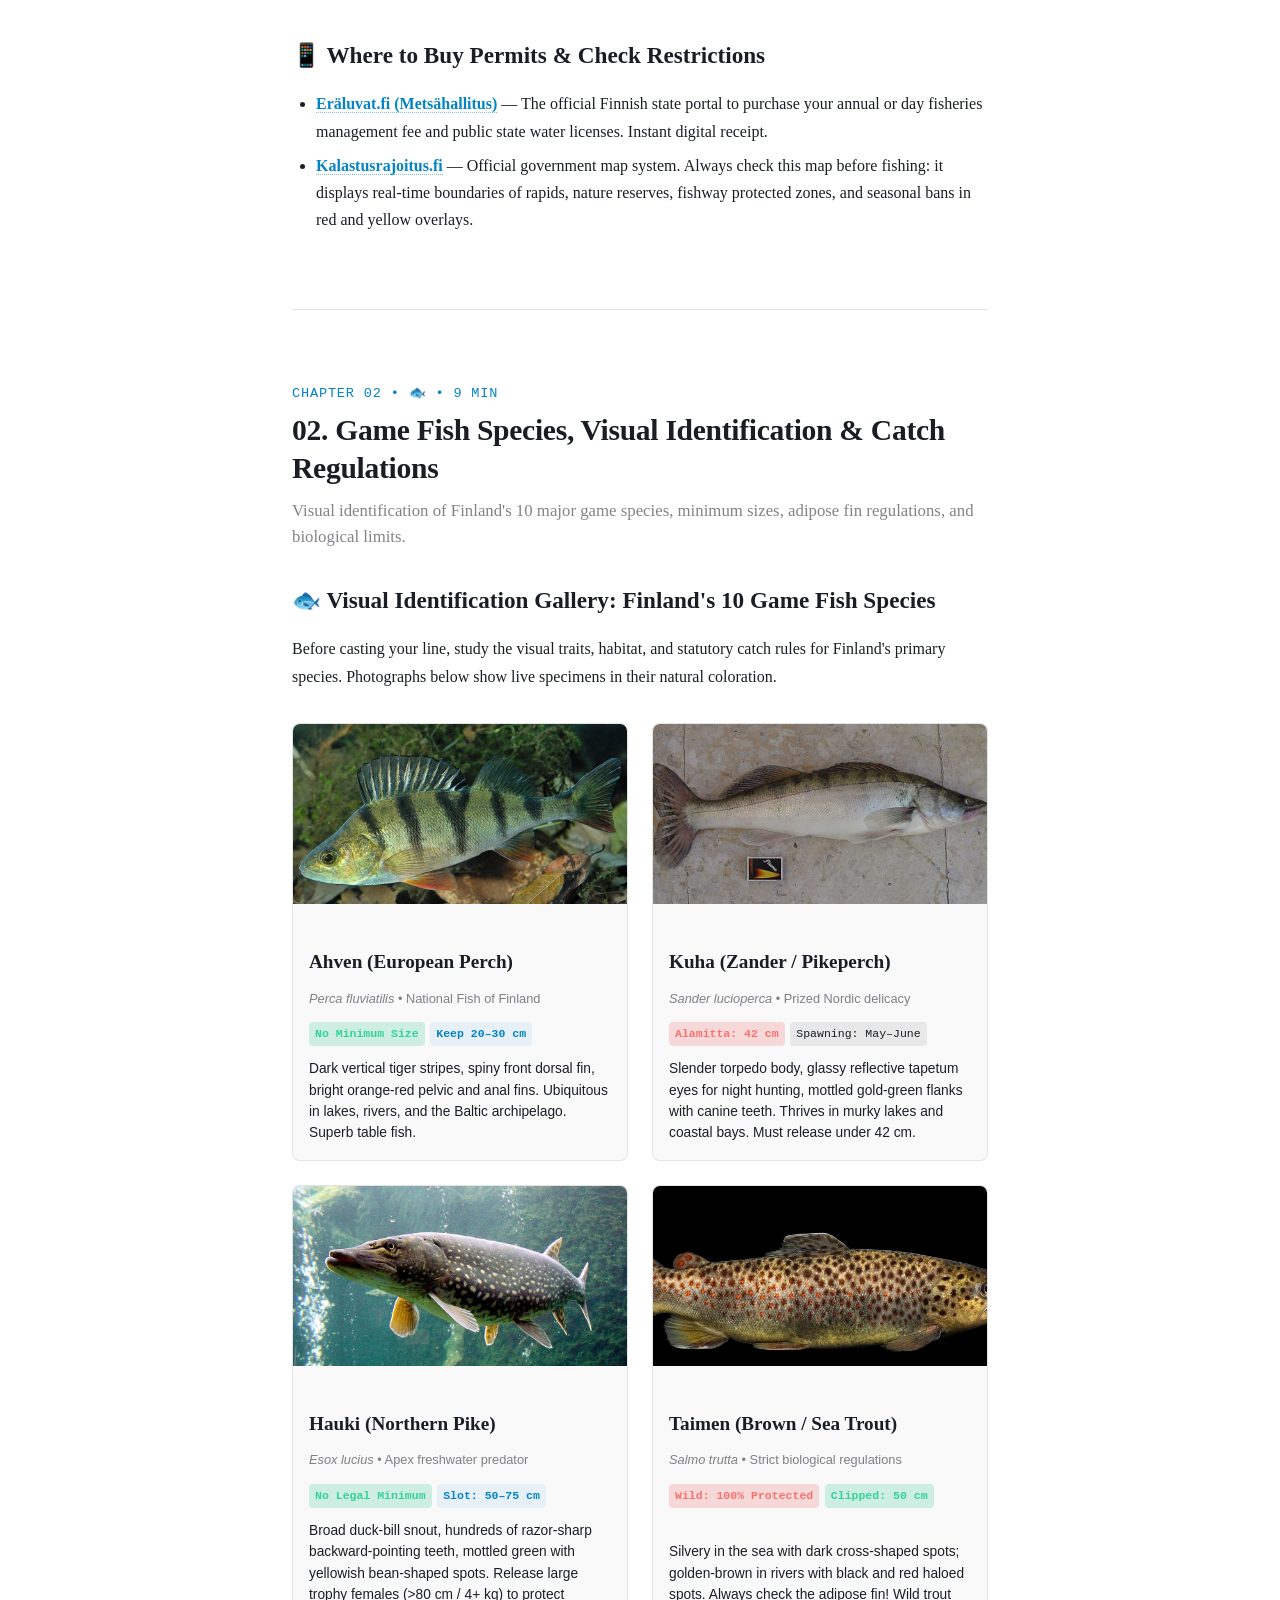
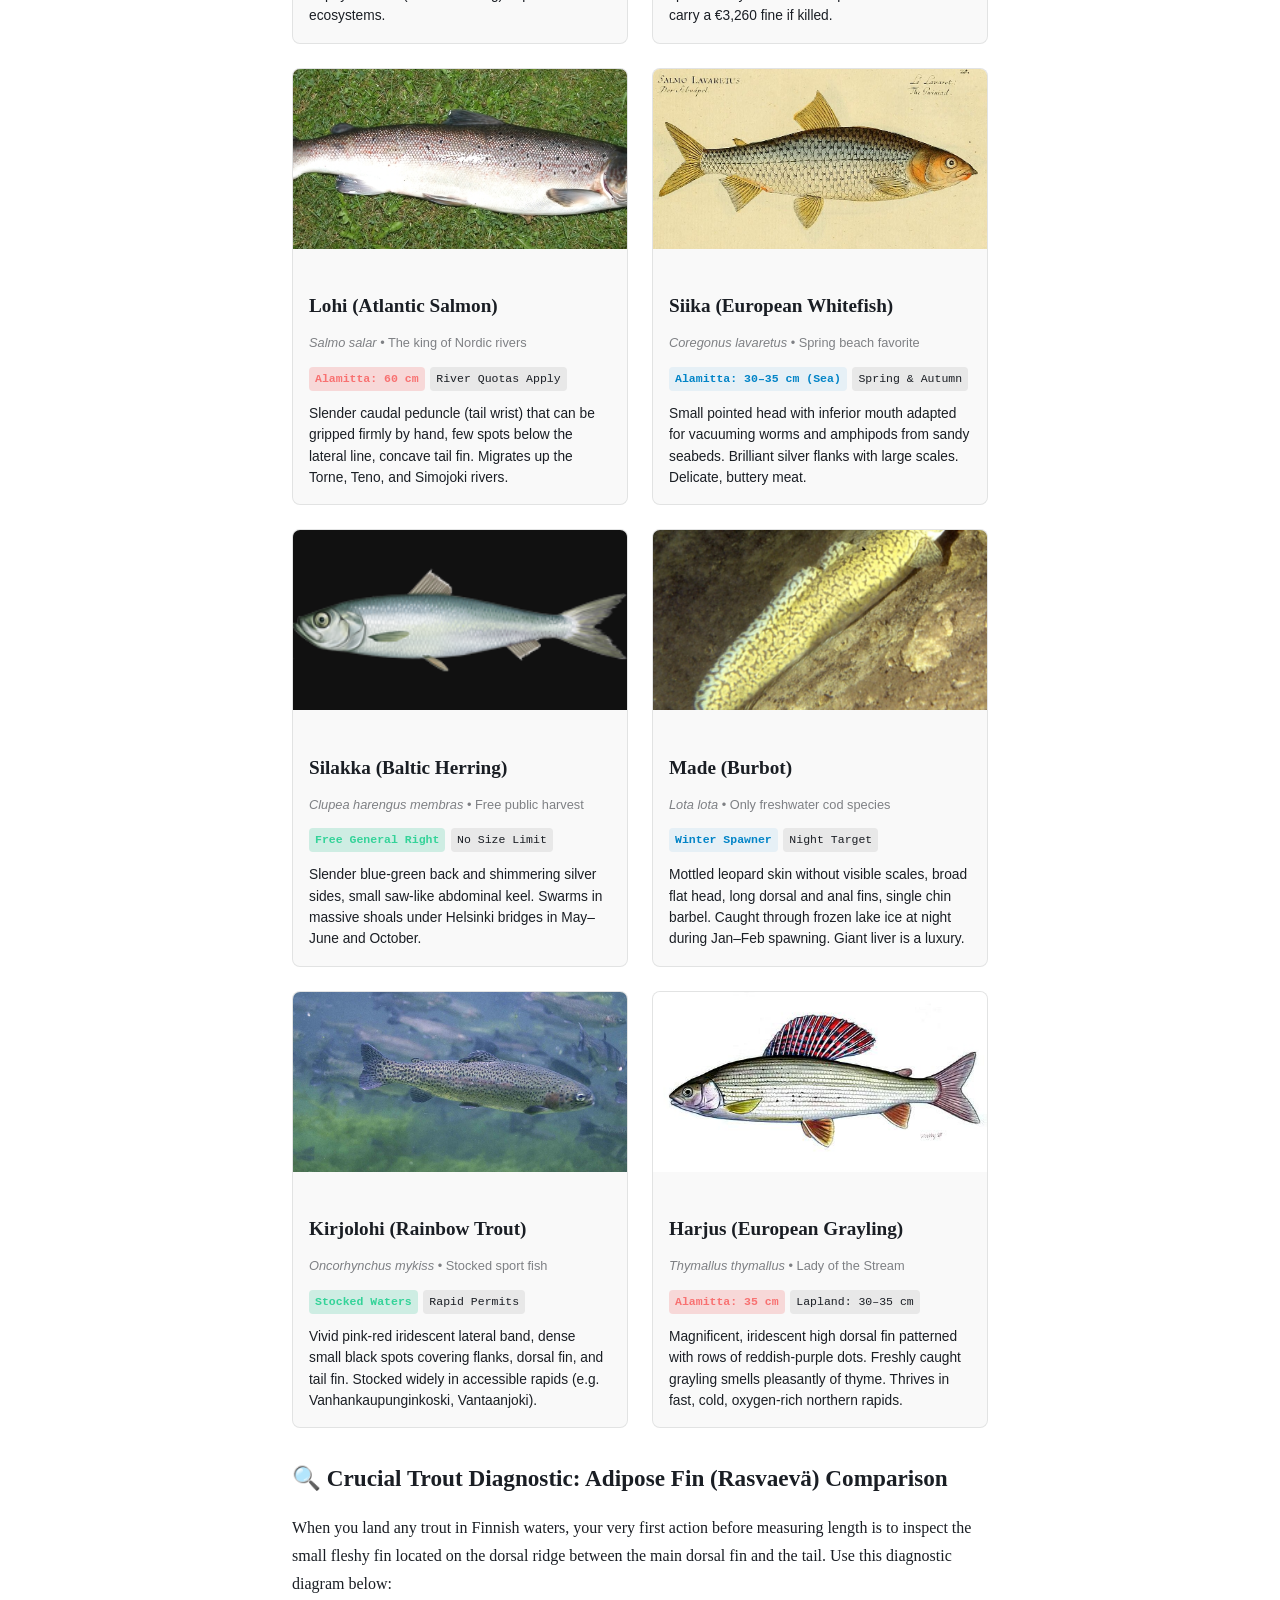
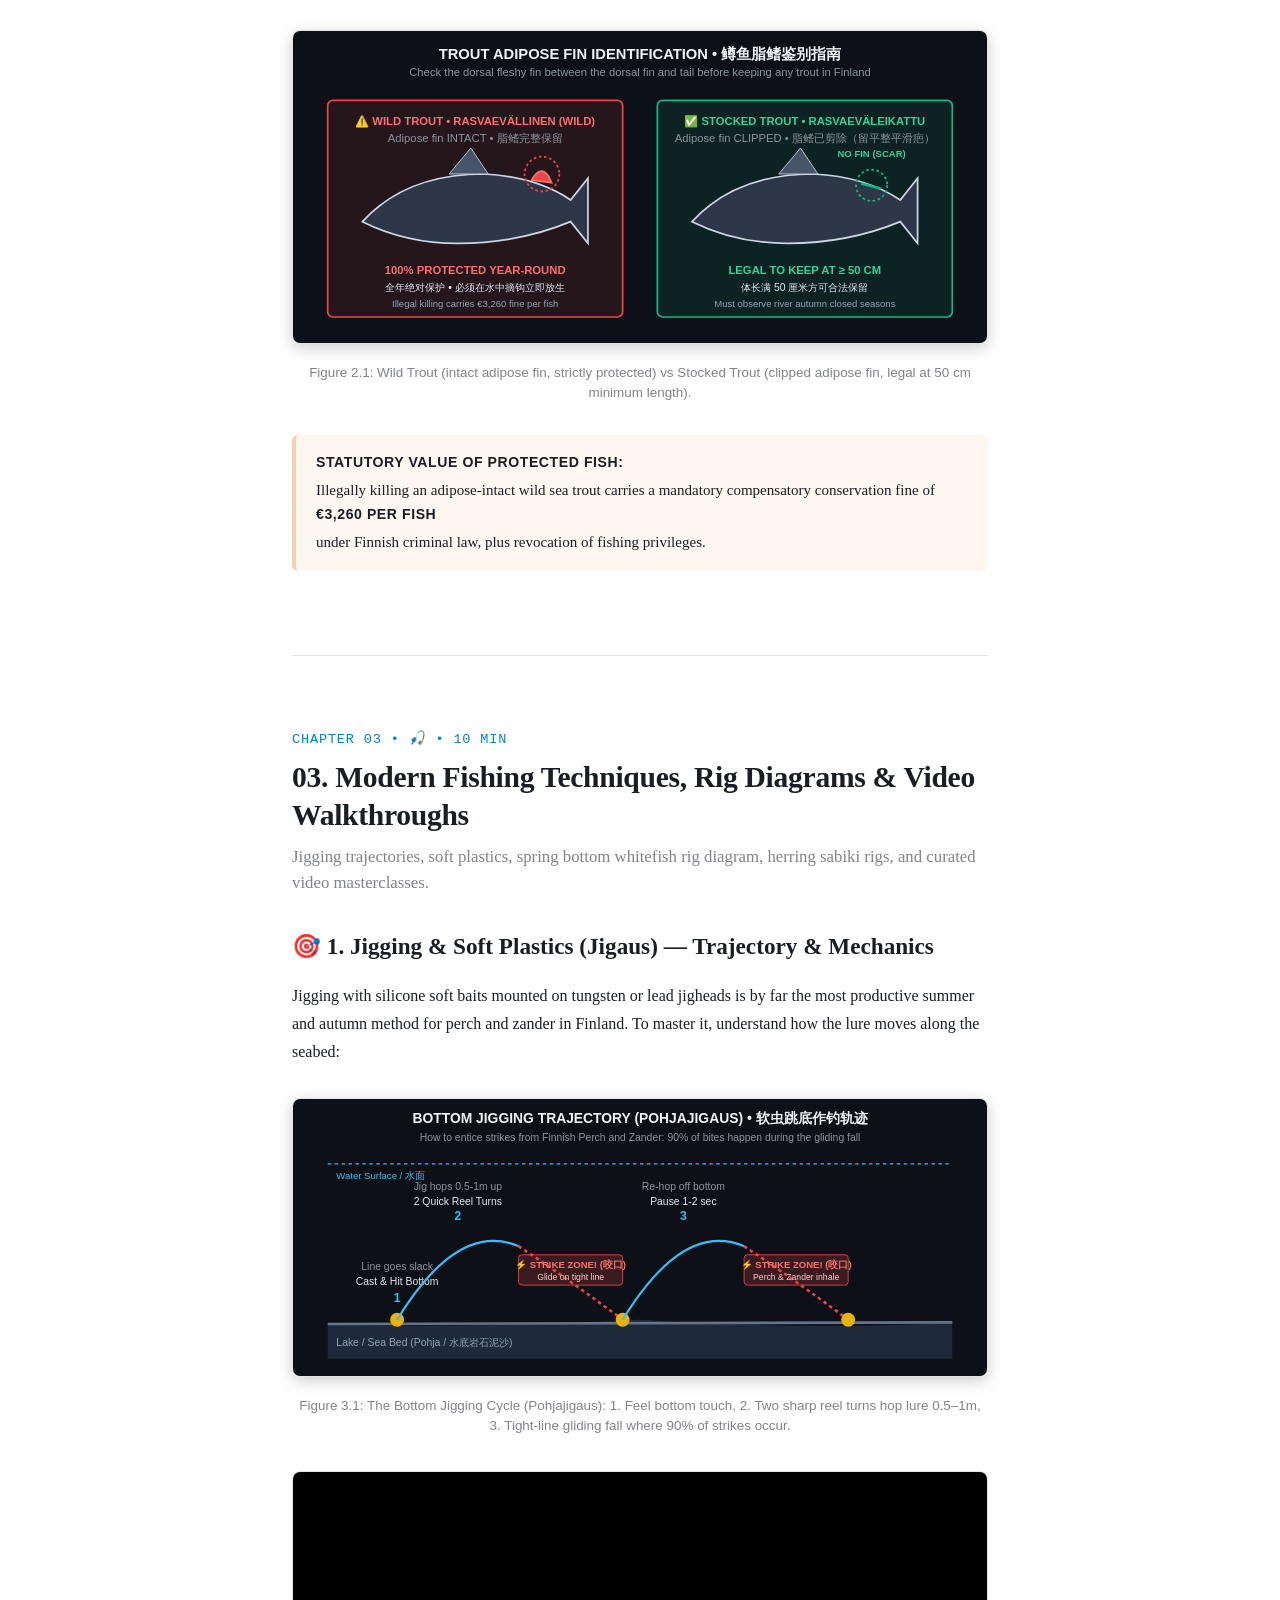
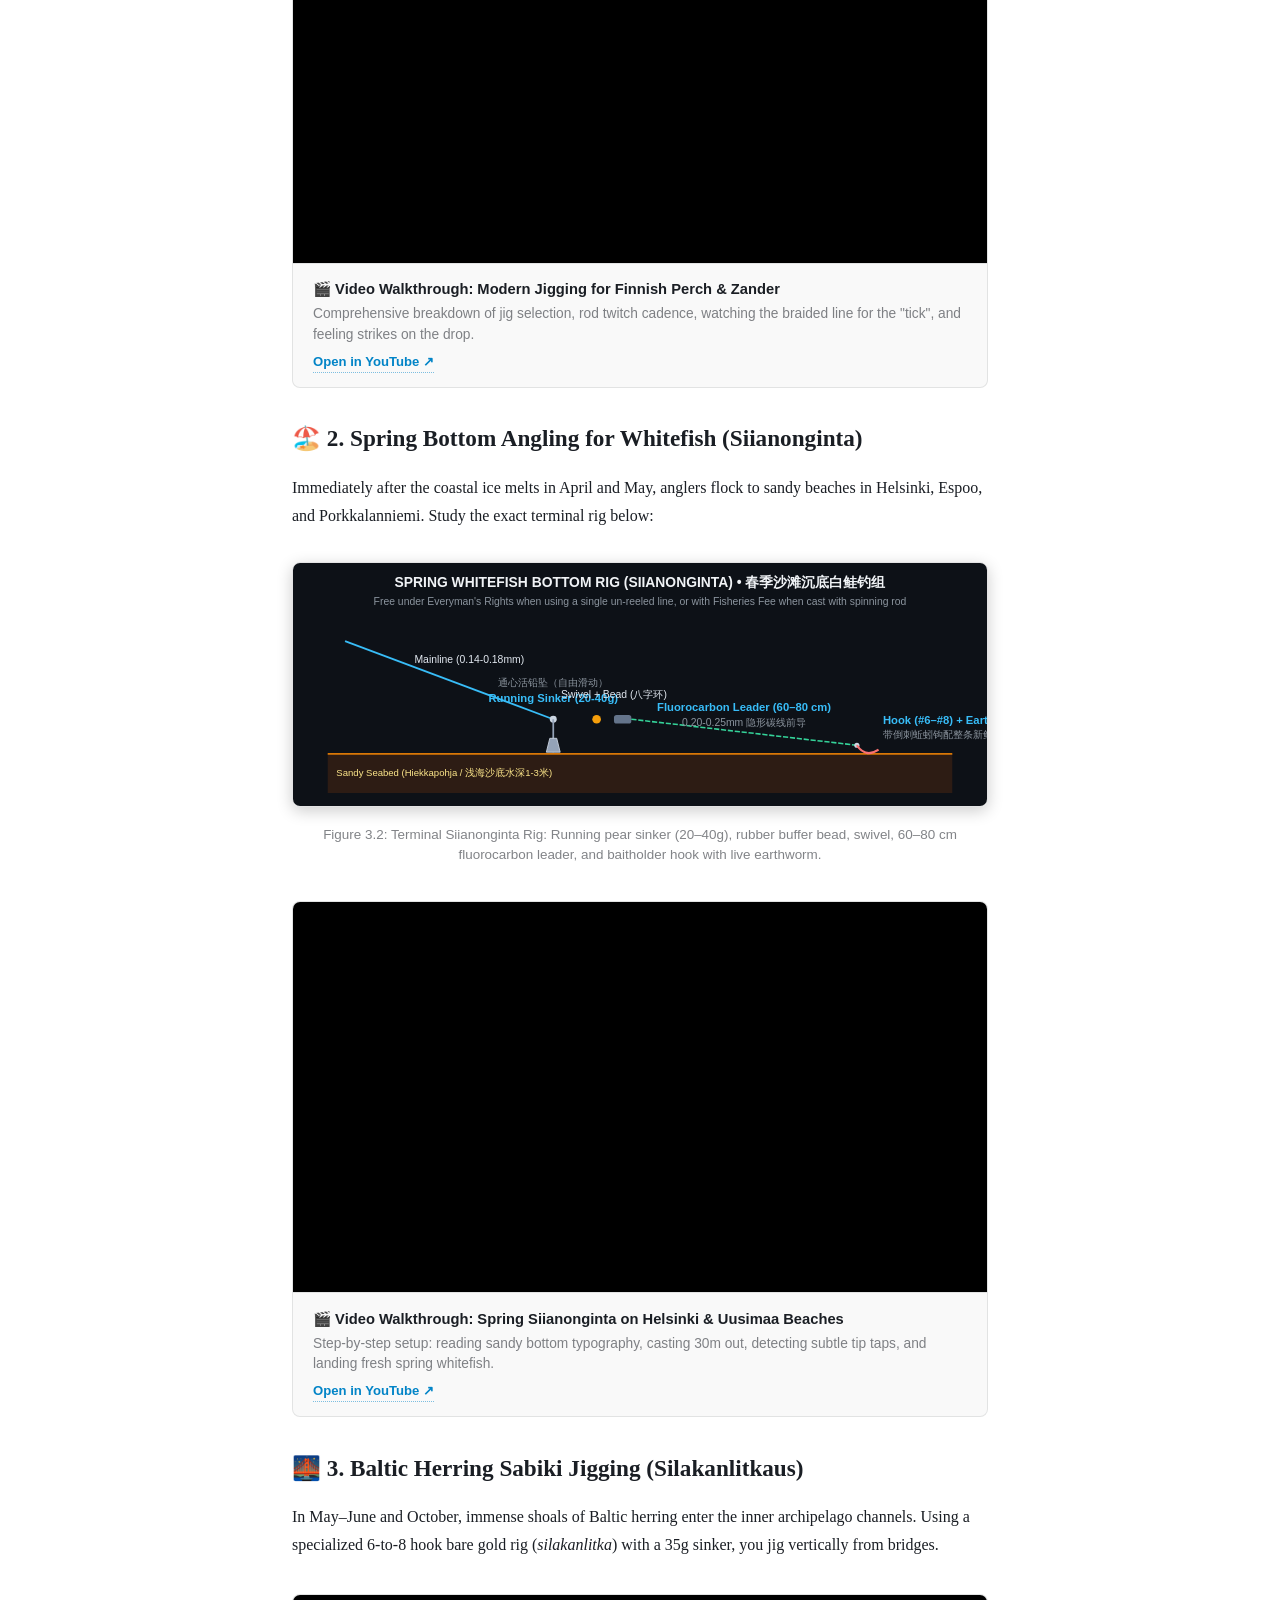
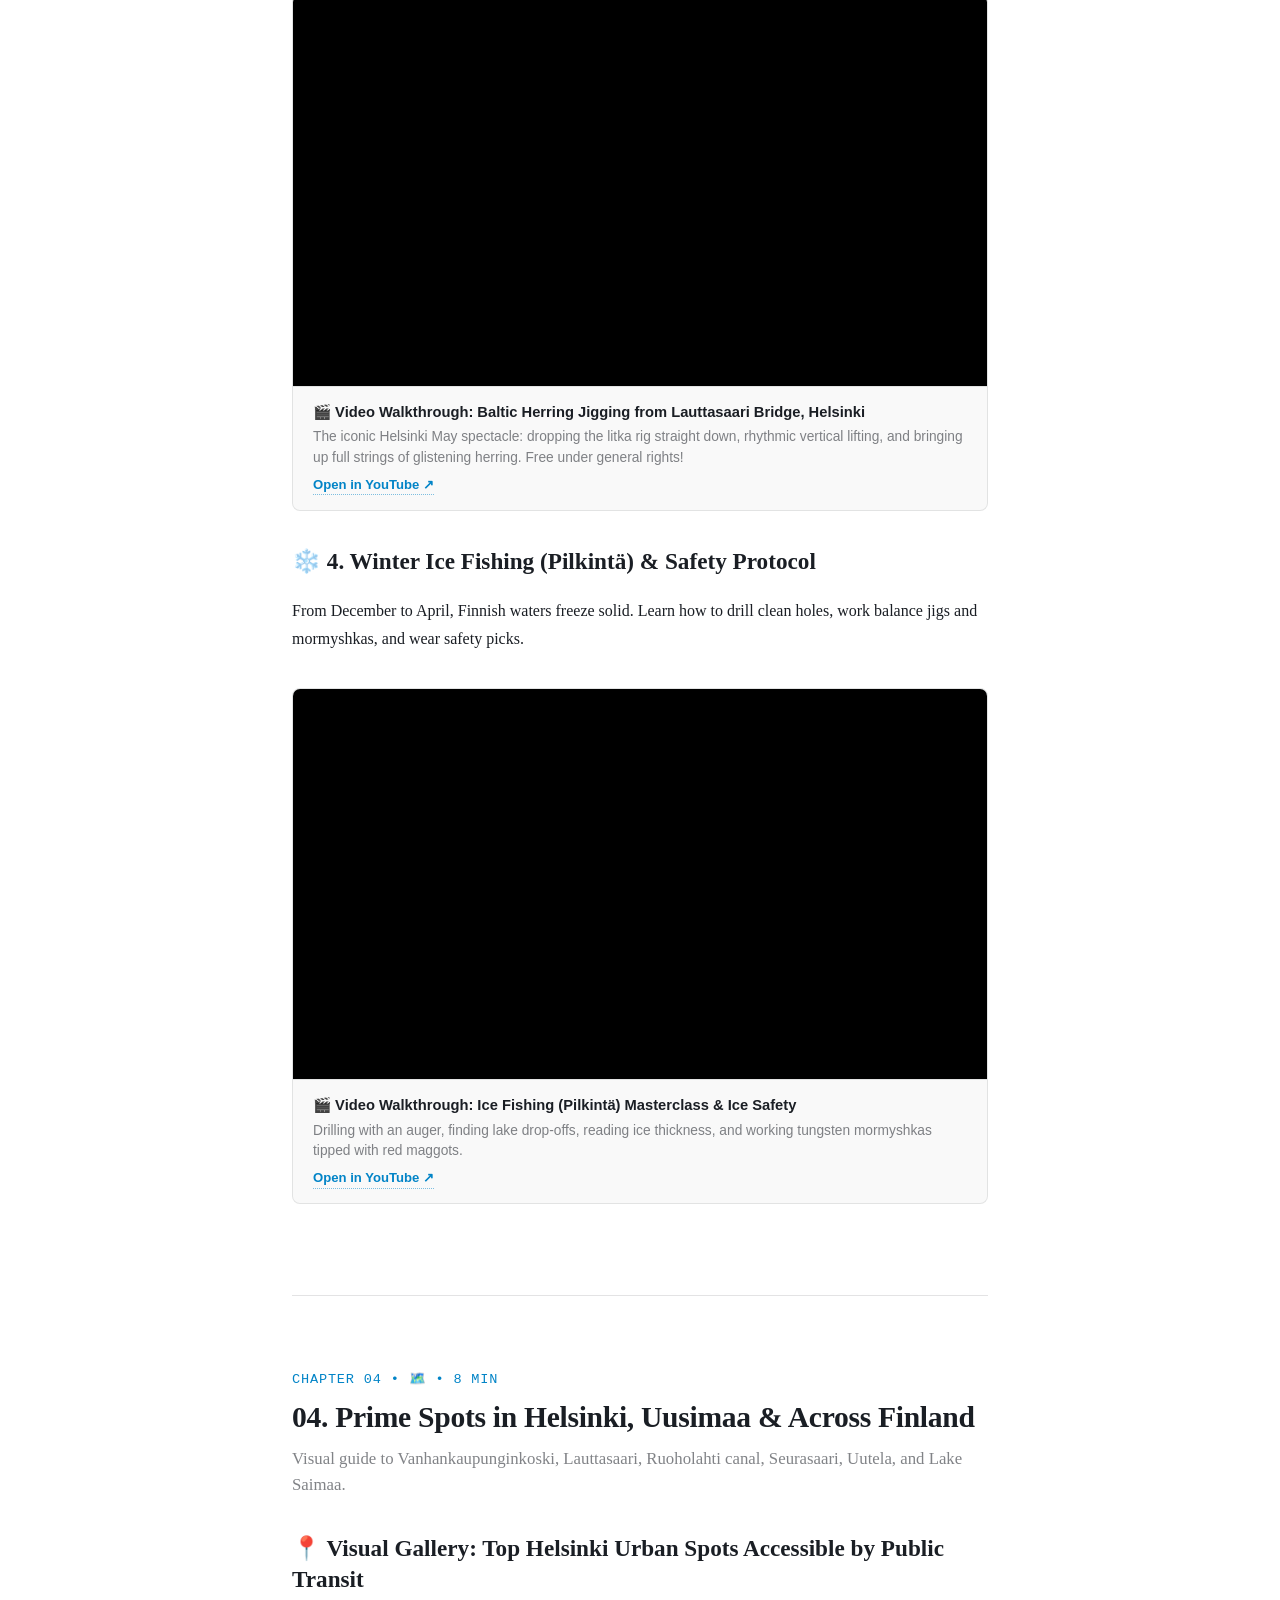
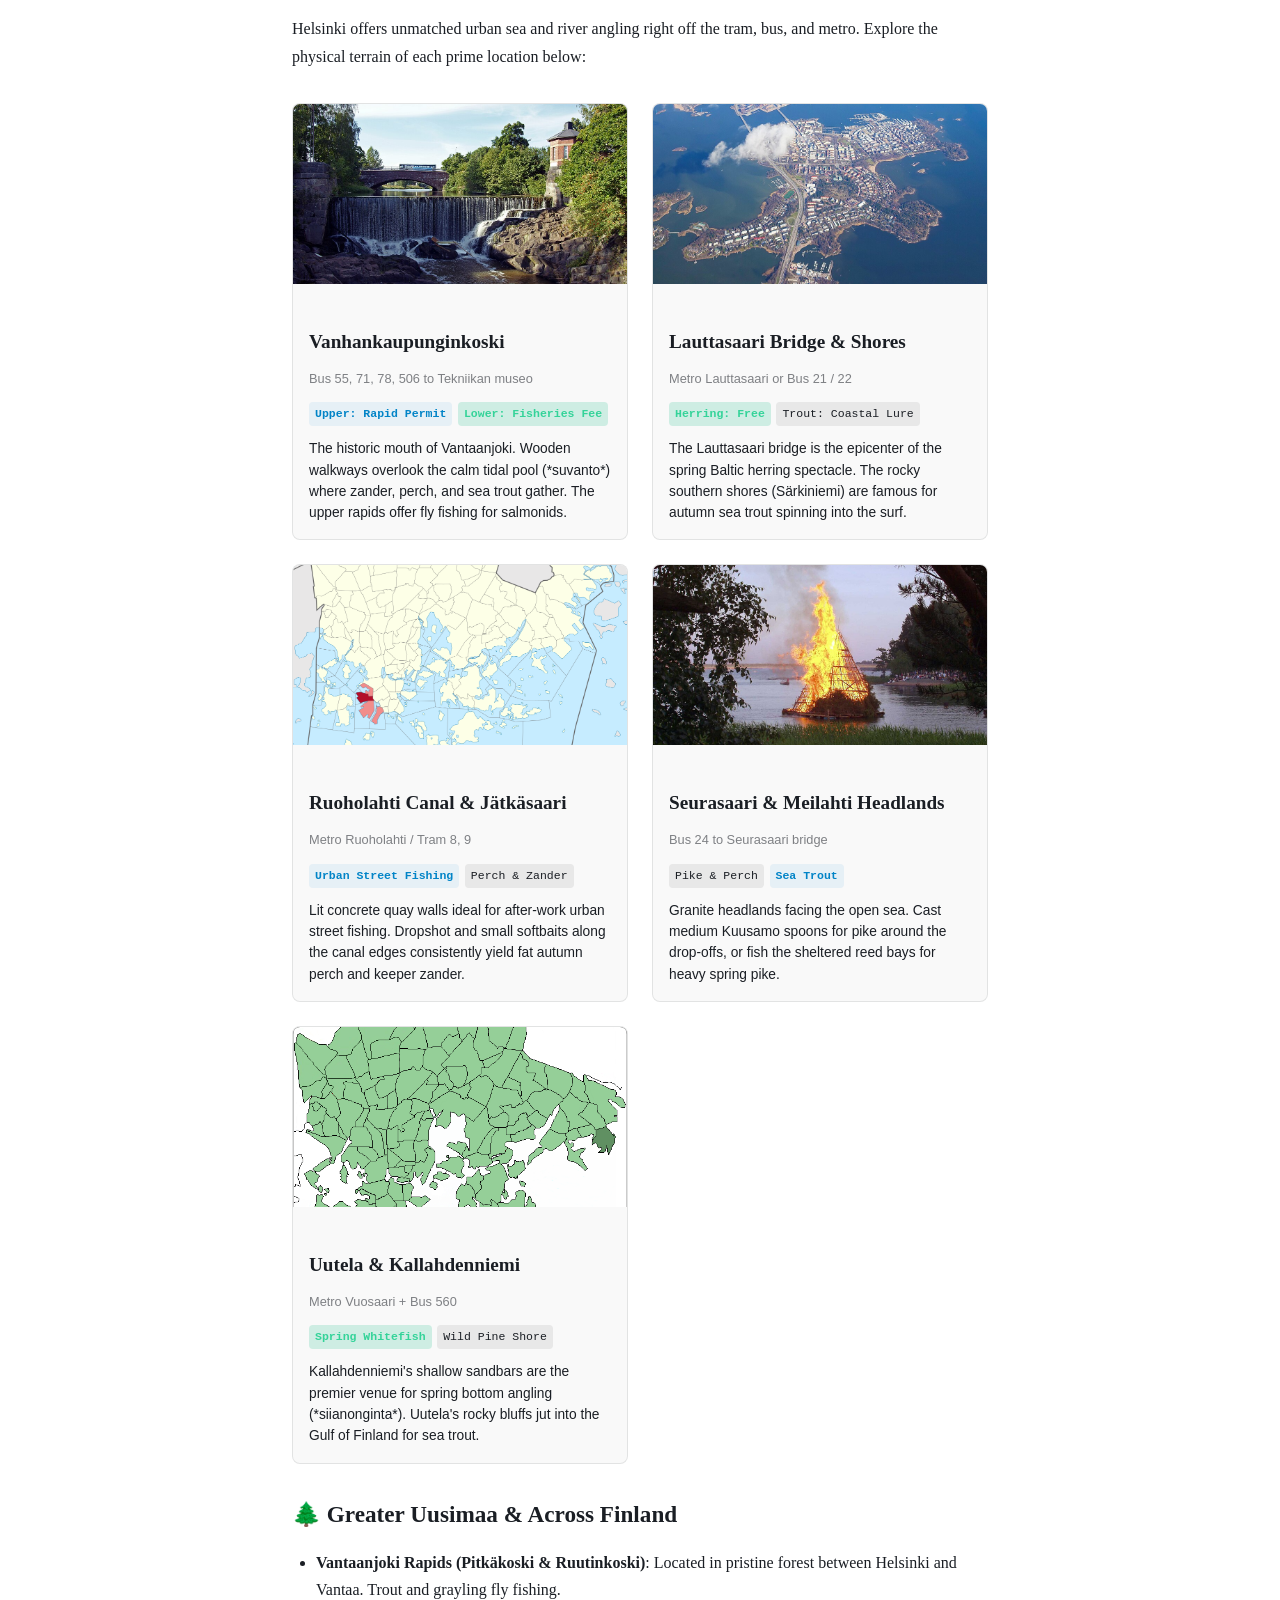
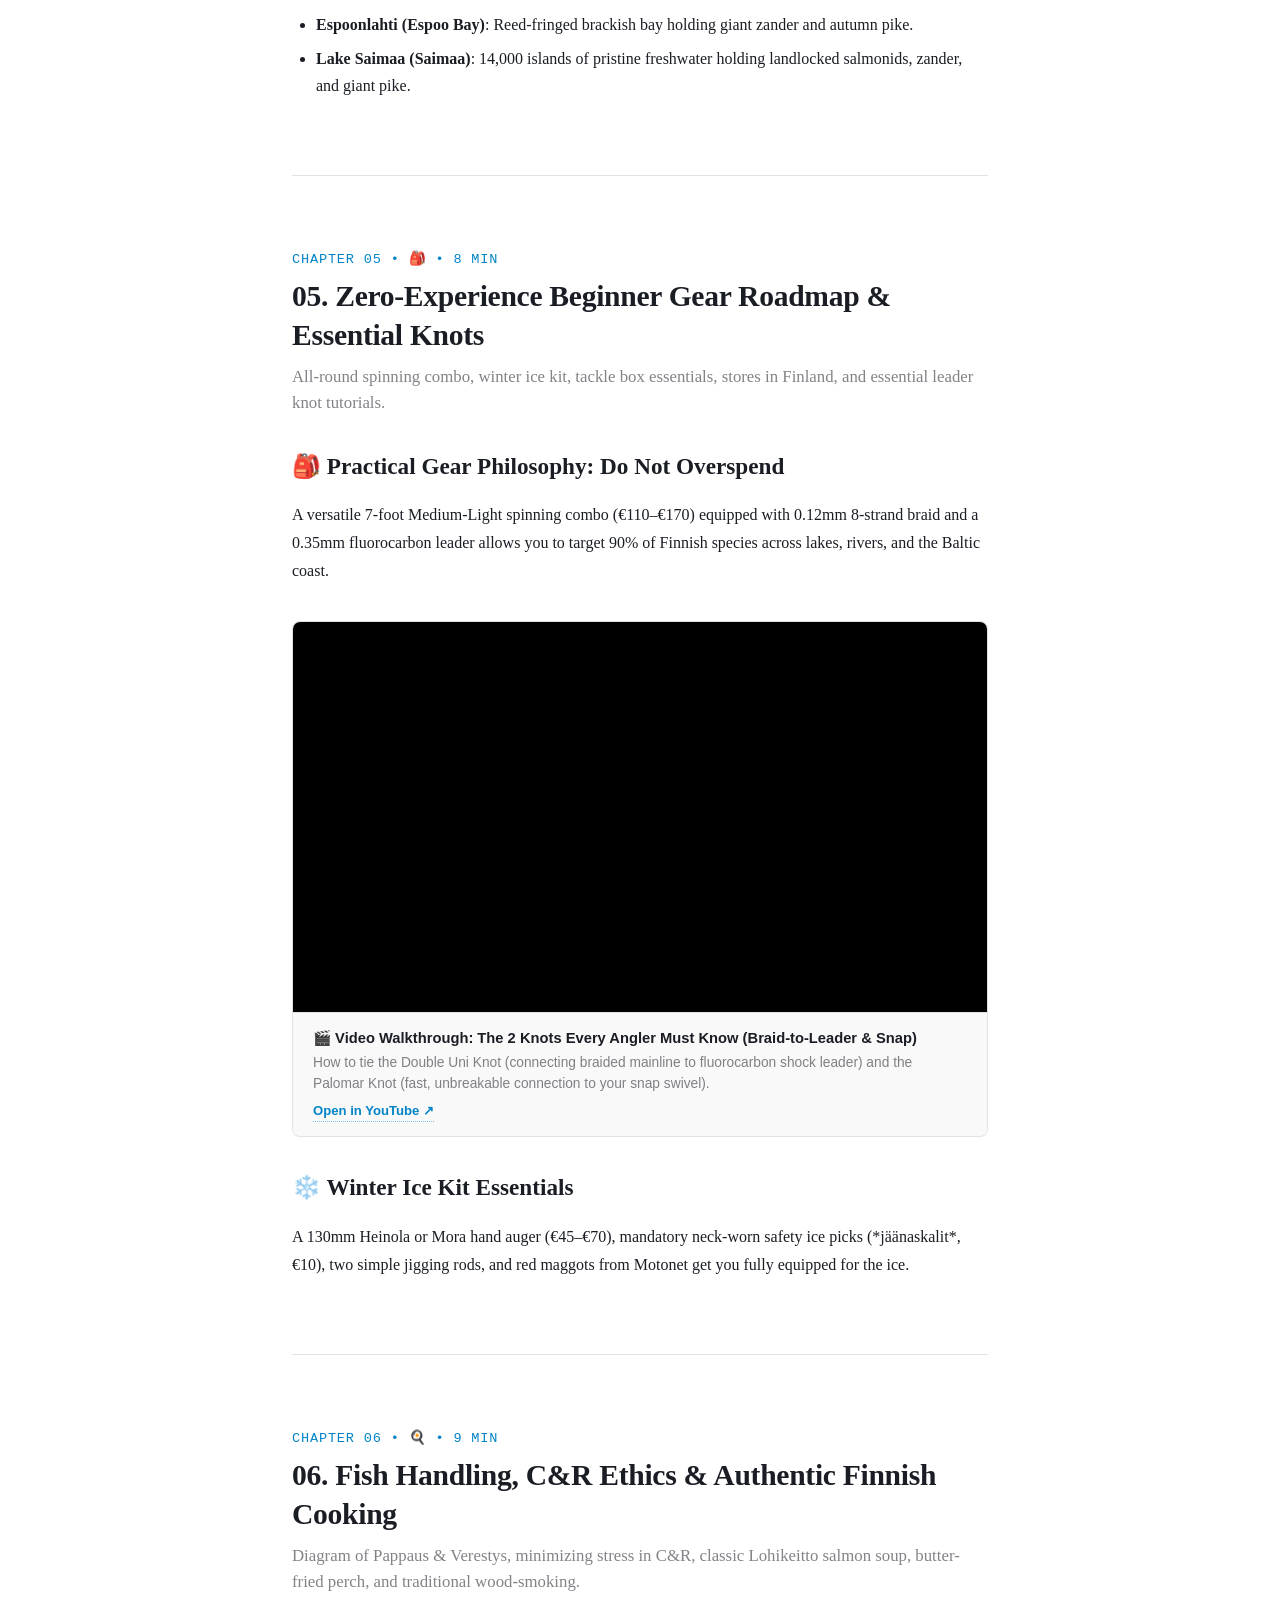
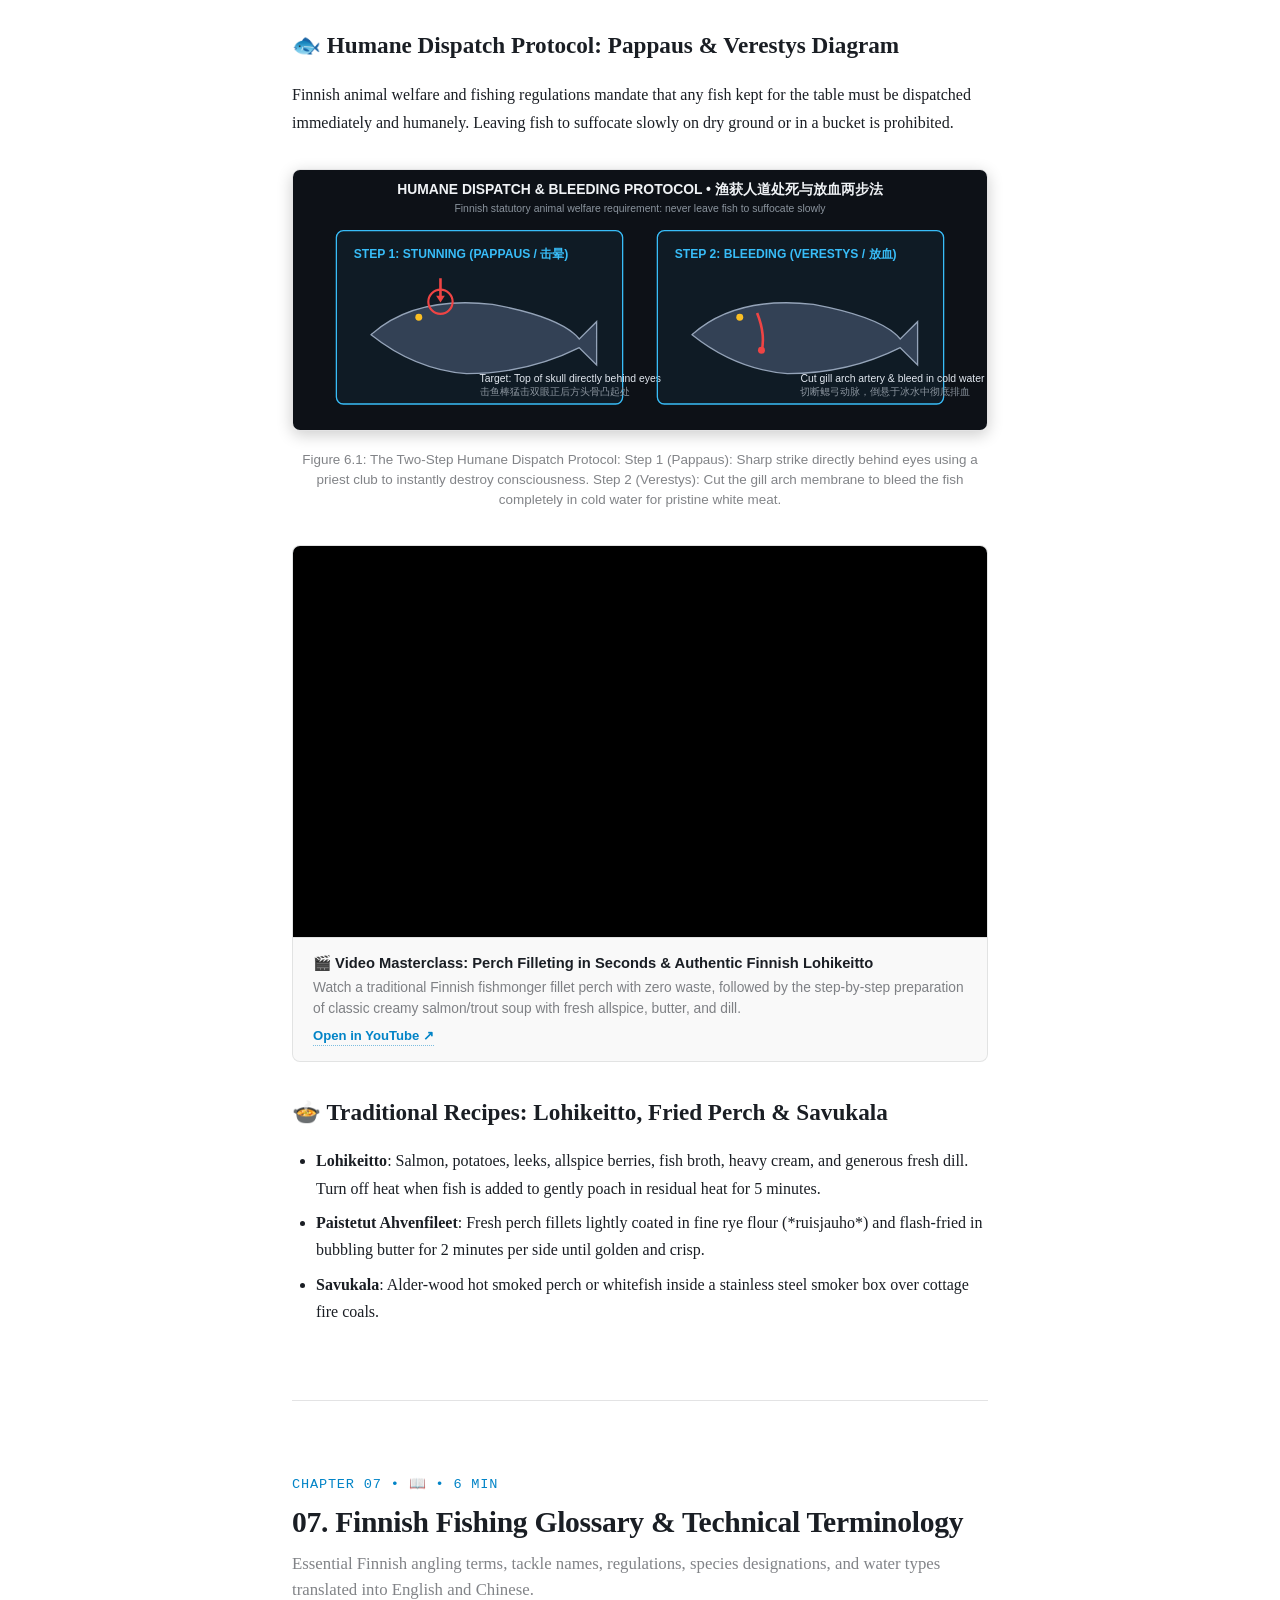
==== commit 36dca724: "feat: add rich media images, SVG diagrams, video walkthroughs, and optional secondary language compa" ====
--- a/index.html
+++ b/index.html
@@ -5,7 +5,7 @@
   <meta name="viewport" content="width=device-width, initial-scale=1.0">
   <title>Fishing in Finland • 芬兰垂钓与路亚全景指南 • Kalastus Suomessa</title>
   <meta name="description" content="An authoritative, trilingual field companion to angling, lure fishing, Everyman's rights, regulations, Helsinki transit spots, gear, and recipes in Finland.">
-  <link rel="stylesheet" href="styles.css?v=20260912">
+  <link rel="stylesheet" href="styles.css?v=20260912_2">
   <link rel="icon" href="data:image/svg+xml,<svg xmlns=%22http://www.w3.org/2000/svg%22 viewBox=%220 0 100 100%22><text y=%22.9em%22 font-size=%2290%22>🎣</text></svg>">
 </head>
 <body>
@@ -19,12 +19,20 @@
       </a>
 
       <div class="top-controls">
-        <!-- Language Switcher -->
-        <div class="lang-switcher" role="group" aria-label="Language Mode">
-          <button class="lang-btn active" data-mode="dual">Dual</button>
-          <button class="lang-btn" data-mode="en">English</button>
-          <button class="lang-btn" data-mode="zh">中文</button>
-          <button class="lang-btn" data-mode="fi">Suomi</button>
+        <!-- Language Switcher: Primary & Optional Comparison (Mushroom Guide Model) -->
+        <div class="lang-switcher-wrapper" aria-label="Select Language">
+          <div class="lang-row primary-lang-row" aria-label="Primary Language">
+            <span class="lang-row-label">Main:</span>
+            <button class="lang-btn active" data-lang="en" title="English" aria-label="English">🇬🇧 EN</button>
+            <button class="lang-btn" data-lang="zh" title="中文" aria-label="中文">🇨🇳 中文</button>
+            <button class="lang-btn" data-lang="fi" title="Suomi" aria-label="Suomi">🇫🇮 FI</button>
+          </div>
+          <div class="lang-row secondary-lang-row" aria-label="Secondary Language (Optional)">
+            <span class="lang-row-label">Compare:</span>
+            <button class="lang-btn secondary-btn disabled-lang" data-lang2="en" title="Compare English" aria-label="Compare English">🇬🇧 EN</button>
+            <button class="lang-btn secondary-btn" data-lang2="zh" title="与中文对照" aria-label="与中文对照">🇨🇳 中文</button>
+            <button class="lang-btn secondary-btn" data-lang2="fi" title="Vertaa suomeksi" aria-label="Vertaa suomeksi">🇫🇮 FI</button>
+          </div>
         </div>
 
         <!-- Theme Toggle -->
@@ -35,8 +43,7 @@
     <!-- Site Header -->
     <header class="site-header">
       <h1 id="site-title" class="site-title">
-        Fishing in Finland: Complete Beginner & Resident Field Guide<br>
-        <span style="font-size: 0.82em; font-weight: normal; color: var(--muted);">芬兰垂钓与路亚全景指南 • Kalastus Suomessa</span>
+        Fishing in Finland: Complete Beginner & Resident Field Guide
       </h1>
       <p id="site-subtitle" class="site-subtitle">
         An authoritative, trilingual field companion covering Finnish fishing laws, Everyman's rights, the National Fisheries Management Fee (Kalastonhoitomaksu), seasonal techniques, Helsinki public-transit spots, and traditional Nordic culinary recipes.
@@ -52,7 +59,7 @@
     <!-- Table of Contents & Realtime Filter -->
     <section class="toc-section" aria-label="Table of Contents">
       <div class="toc-header">
-        <h2 id="toc-title" class="toc-title">Table of Contents / 目录导航</h2>
+        <h2 id="toc-title" class="toc-title">Guide Chapters</h2>
       </div>
 
       <div class="search-wrapper">
@@ -85,7 +92,7 @@
     </footer>
   </div>
 
-  <script src="chapters.js?v=20260912"></script>
-  <script src="app.js?v=20260912"></script>
+  <script src="chapters.js?v=20260912_2"></script>
+  <script src="app.js?v=20260912_2"></script>
 </body>
 </html>
--- a/styles.css
+++ b/styles.css
@@ -583,3 +583,236 @@
     padding: 20px 16px 60px;
   }
 }
+
+/* ==========================================================================
+   Rich Media, Visual Cards & Dual Language Controls (Mushroom Guide Model)
+   ========================================================================== */
+
+.lang-switcher-wrapper {
+  display: flex;
+  flex-direction: column;
+  gap: 5px;
+}
+
+.lang-row {
+  display: flex;
+  align-items: center;
+  gap: 4px;
+  background: var(--card-bg);
+  border: 1px solid var(--card-border);
+  border-radius: 18px;
+  padding: 2px 6px;
+}
+
+.lang-row-label {
+  font-family: var(--font-mono);
+  font-size: 0.7rem;
+  text-transform: uppercase;
+  color: var(--muted);
+  letter-spacing: 0.04em;
+  margin-right: 2px;
+  padding-left: 4px;
+}
+
+.lang-btn.secondary-btn {
+  opacity: 0.65;
+}
+
+.lang-btn.secondary-btn:hover {
+  opacity: 1;
+}
+
+.lang-btn.secondary-btn.active-secondary {
+  background: var(--accent);
+  color: #ffffff;
+  font-weight: 600;
+  opacity: 1;
+  box-shadow: 0 0 0 1px var(--accent);
+}
+
+.lang-btn.disabled-lang {
+  opacity: 0.2;
+  cursor: not-allowed;
+  pointer-events: none;
+}
+
+/* Figure & Diagrams */
+figure.media-figure {
+  margin: 2rem 0;
+  text-align: center;
+}
+
+figure.media-figure img,
+figure.media-figure svg {
+  max-width: 100%;
+  height: auto;
+  border-radius: 8px;
+  border: 1px solid var(--rule);
+  box-shadow: 0 4px 16px rgba(0, 0, 0, 0.2);
+}
+
+figure.media-figure figcaption {
+  font-family: var(--font-sans);
+  font-size: 0.84rem;
+  color: var(--muted);
+  margin-top: 0.6rem;
+  line-height: 1.5;
+}
+
+/* Species & Location Visual Cards */
+.media-grid {
+  display: grid;
+  grid-template-columns: repeat(auto-fit, minmax(280px, 1fr));
+  gap: 1.5rem;
+  margin: 2rem 0;
+}
+
+.media-card {
+  background: var(--card-bg);
+  border: 1px solid var(--card-border);
+  border-radius: 8px;
+  overflow: hidden;
+  display: flex;
+  flex-direction: column;
+  transition: transform 0.15s ease, border-color 0.15s ease;
+}
+
+.media-card:hover {
+  border-color: var(--accent);
+  transform: translateY(-2px);
+}
+
+.media-card-img-wrap {
+  position: relative;
+  width: 100%;
+  height: 180px;
+  background: #111;
+  overflow: hidden;
+}
+
+.media-card-img-wrap img {
+  width: 100%;
+  height: 100%;
+  object-fit: cover;
+  transition: transform 0.25s ease;
+}
+
+.media-card:hover .media-card-img-wrap img {
+  transform: scale(1.03);
+}
+
+.media-card-body {
+  padding: 1rem;
+  flex: 1;
+  display: flex;
+  flex-direction: column;
+}
+
+.media-card-title {
+  font-family: var(--font-serif);
+  font-size: 1.15rem;
+  font-weight: 700;
+  margin: 0 0 0.3rem 0;
+  line-height: 1.3;
+}
+
+.media-card-subtitle {
+  font-family: var(--font-sans);
+  font-size: 0.8rem;
+  color: var(--muted);
+  margin-bottom: 0.75rem;
+}
+
+.media-card-badges {
+  display: flex;
+  flex-wrap: wrap;
+  gap: 0.35rem;
+  margin-bottom: 0.75rem;
+}
+
+.badge {
+  font-family: var(--font-mono);
+  font-size: 0.72rem;
+  padding: 2px 6px;
+  border-radius: 4px;
+  background: color-mix(in srgb, var(--fg) 8%, transparent);
+  color: var(--fg);
+}
+
+.badge.danger {
+  background: rgba(239, 68, 68, 0.18);
+  color: #f87171;
+  font-weight: 600;
+}
+
+.badge.success {
+  background: rgba(16, 185, 129, 0.18);
+  color: #34d399;
+  font-weight: 600;
+}
+
+.badge.accent {
+  background: var(--accent-soft);
+  color: var(--accent);
+  font-weight: 600;
+}
+
+.media-card-desc {
+  font-family: var(--font-sans);
+  font-size: 0.86rem;
+  color: var(--fg);
+  line-height: 1.55;
+  margin-top: auto;
+}
+
+/* Embedded Educational Video Cards */
+.video-card {
+  margin: 2.2rem 0;
+  background: var(--card-bg);
+  border: 1px solid var(--card-border);
+  border-radius: 8px;
+  overflow: hidden;
+}
+
+.video-responsive-wrap {
+  position: relative;
+  padding-bottom: 56.25%; /* 16:9 Aspect Ratio */
+  height: 0;
+  overflow: hidden;
+  background: #000000;
+}
+
+.video-responsive-wrap iframe {
+  position: absolute;
+  top: 0;
+  left: 0;
+  width: 100%;
+  height: 100%;
+  border: 0;
+}
+
+.video-meta-box {
+  padding: 0.9rem 1.25rem;
+  font-family: var(--font-sans);
+  font-size: 0.86rem;
+  color: var(--muted);
+  line-height: 1.5;
+  border-top: 1px solid var(--card-border);
+}
+
+.video-meta-title {
+  font-weight: 700;
+  font-size: 0.92rem;
+  color: var(--fg);
+  margin-bottom: 0.25rem;
+}
+
+.video-meta-link {
+  display: inline-flex;
+  align-items: center;
+  gap: 0.35rem;
+  font-weight: 600;
+  margin-top: 0.4rem;
+  font-size: 0.82rem;
+  color: var(--accent);
+}
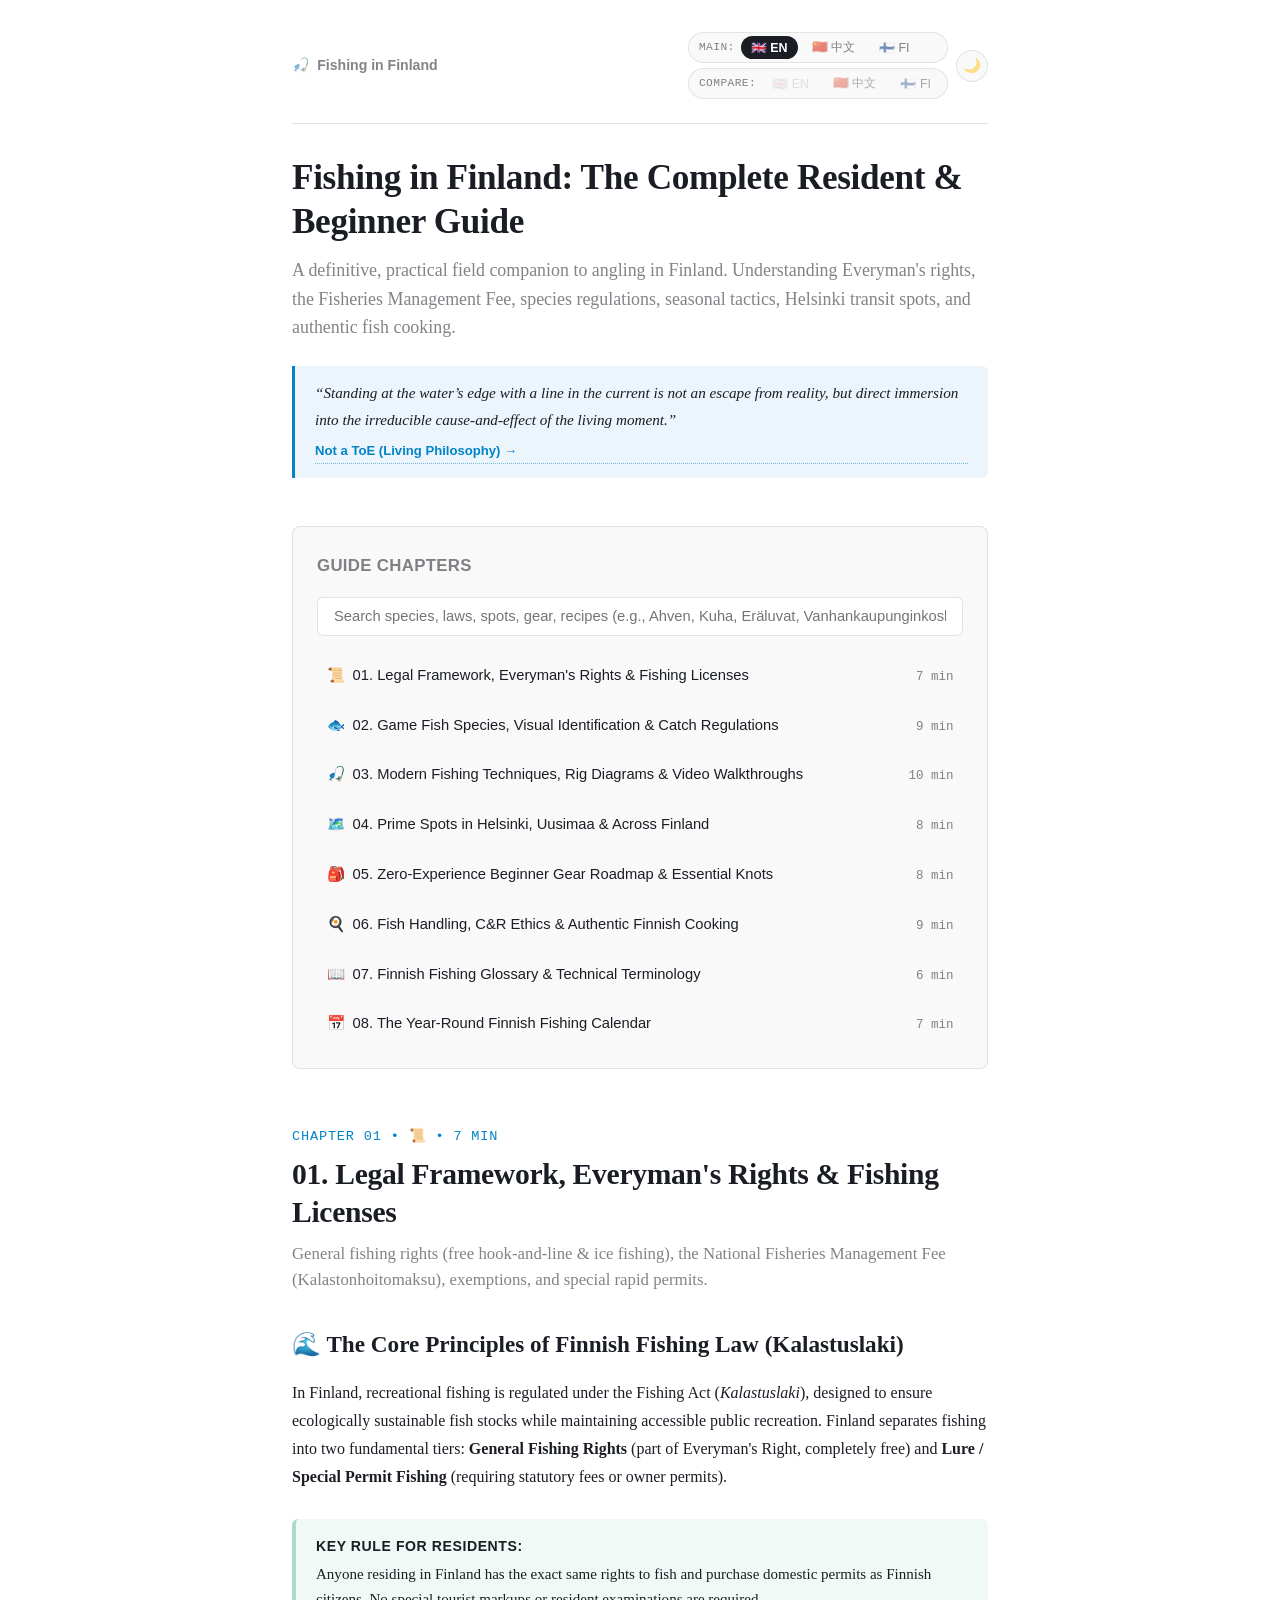
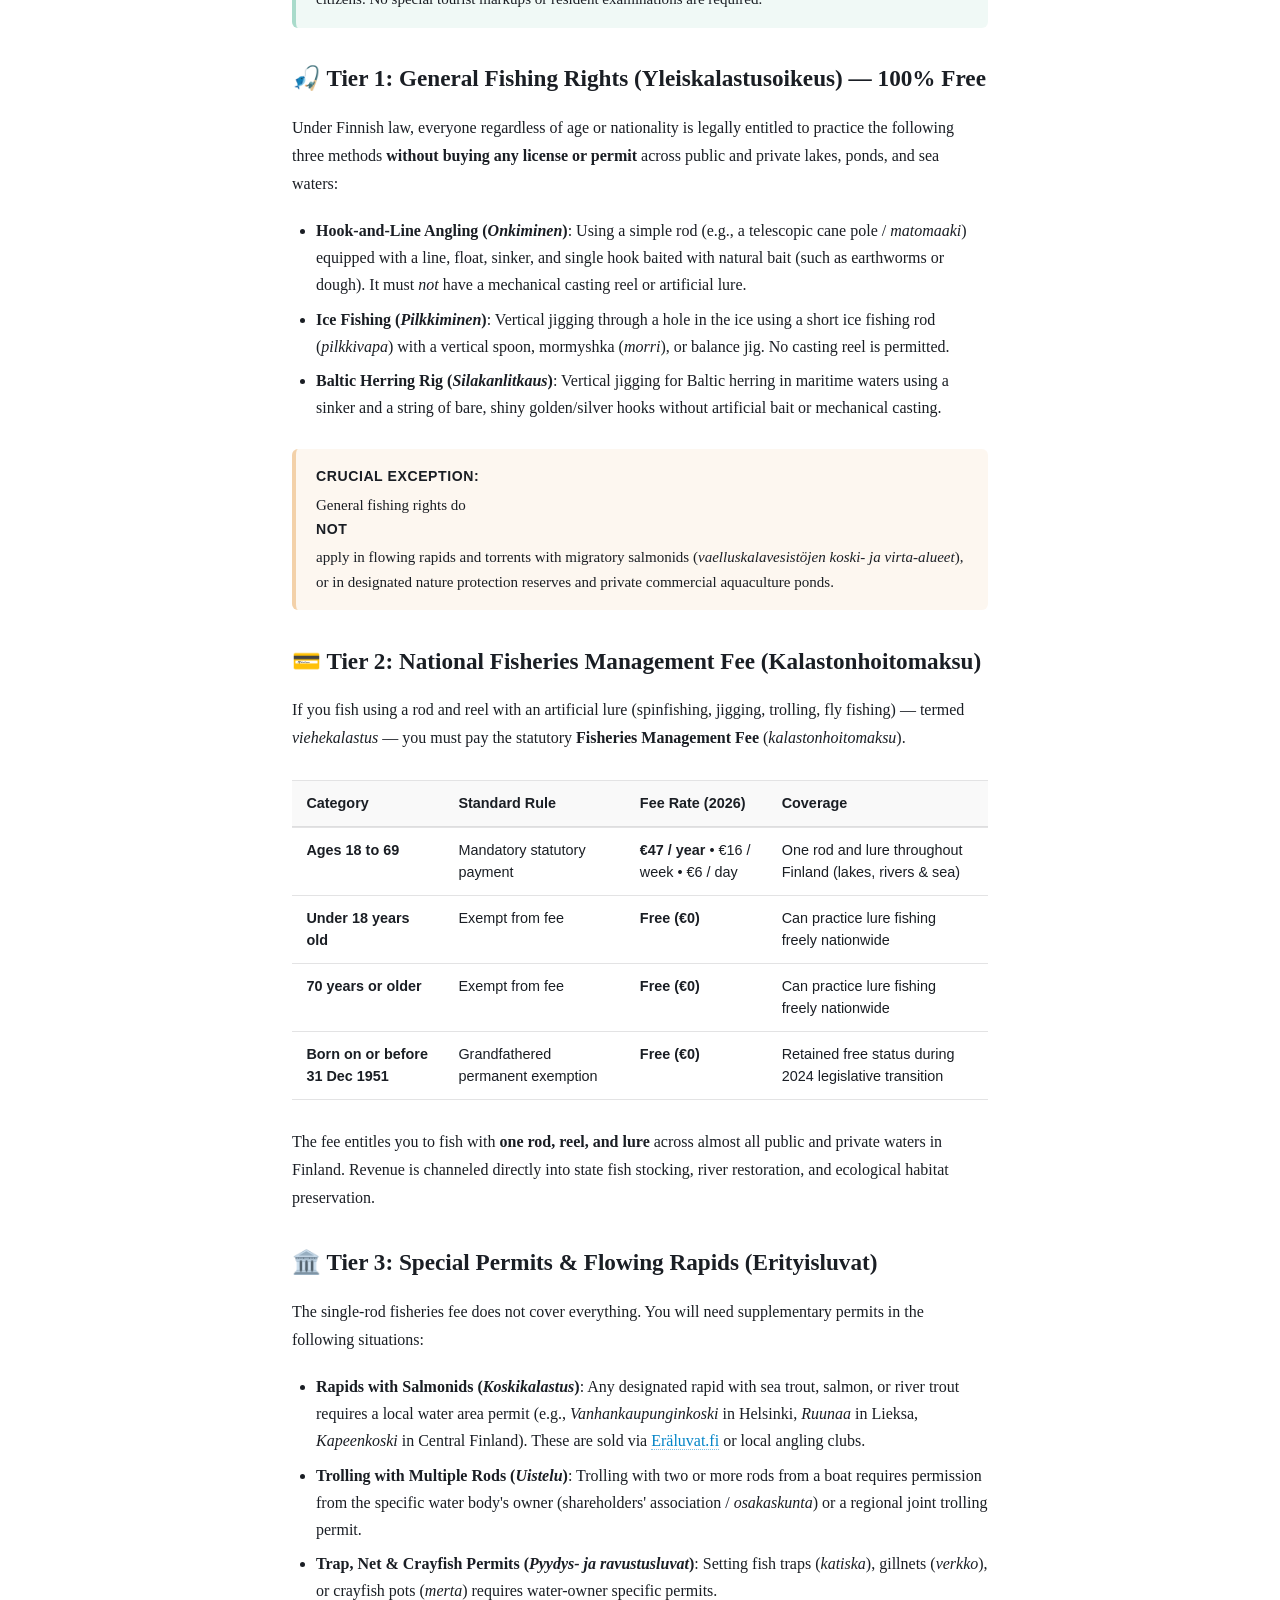
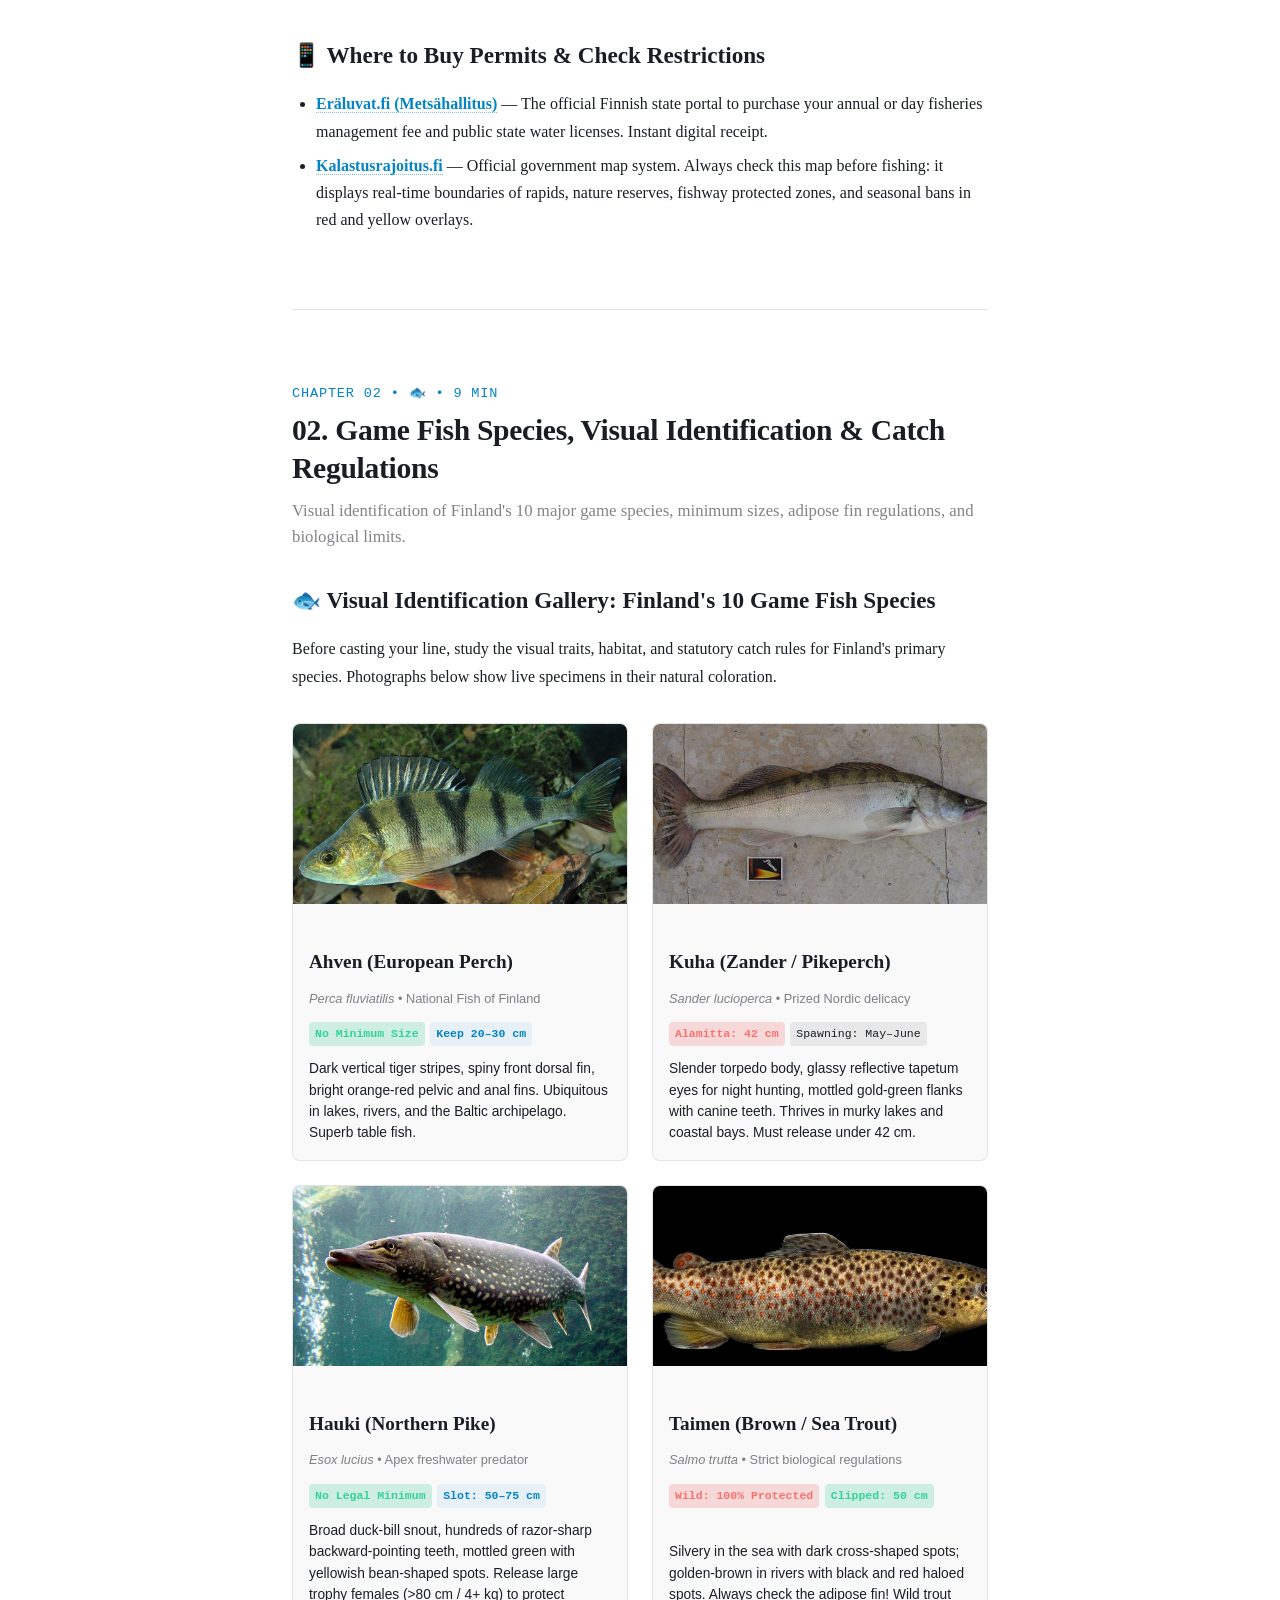
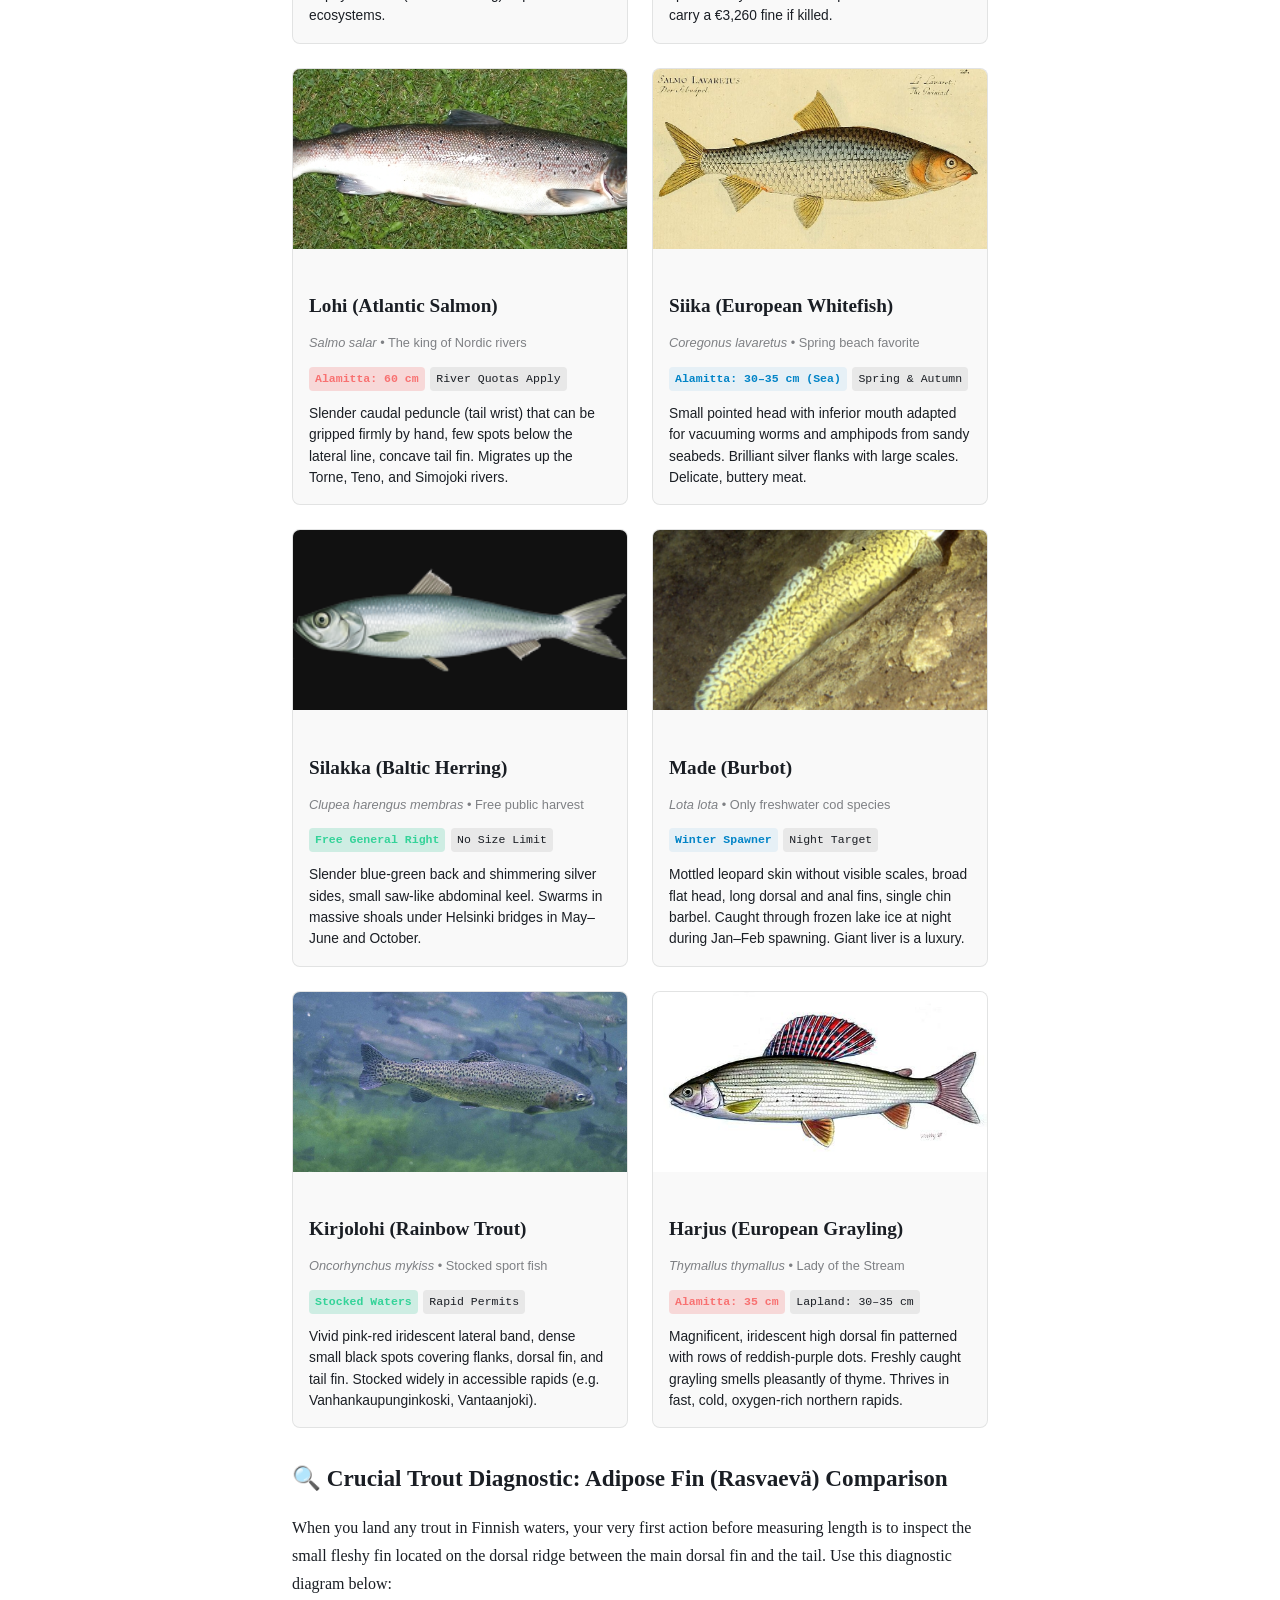
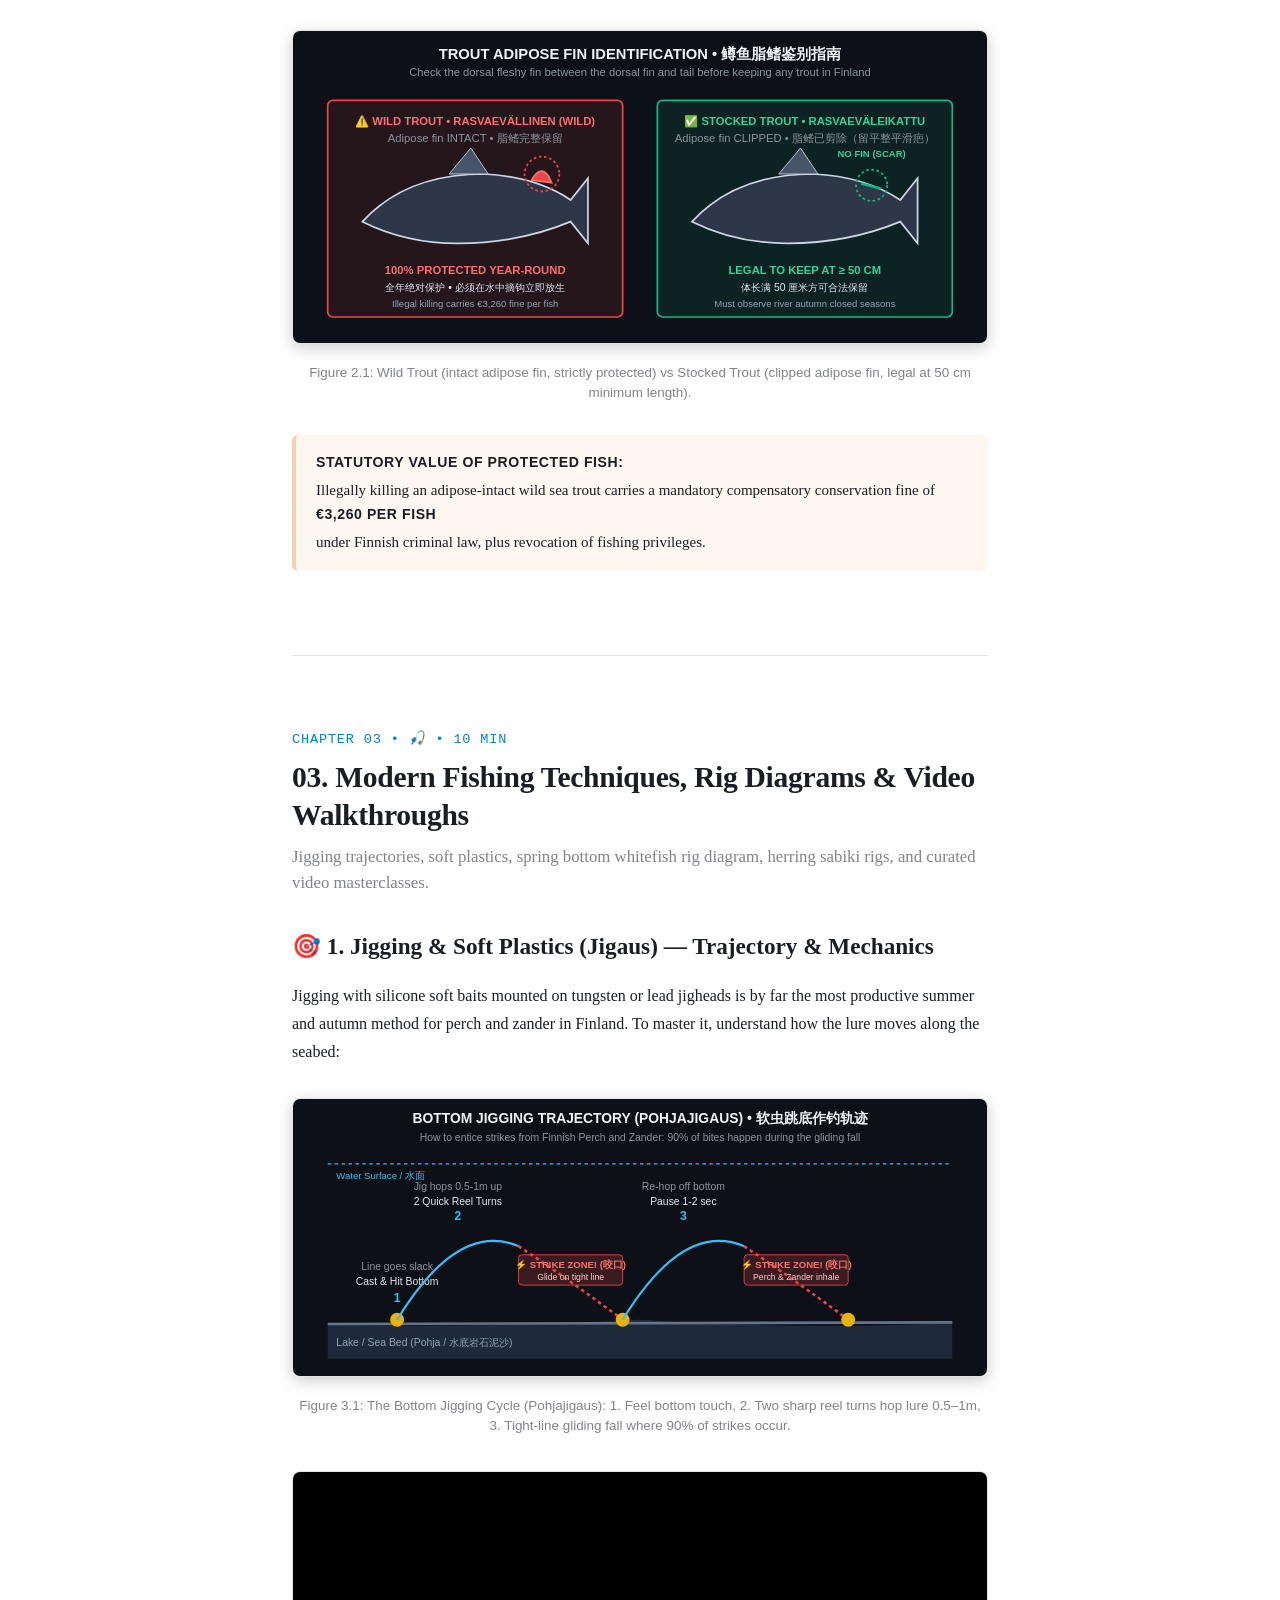
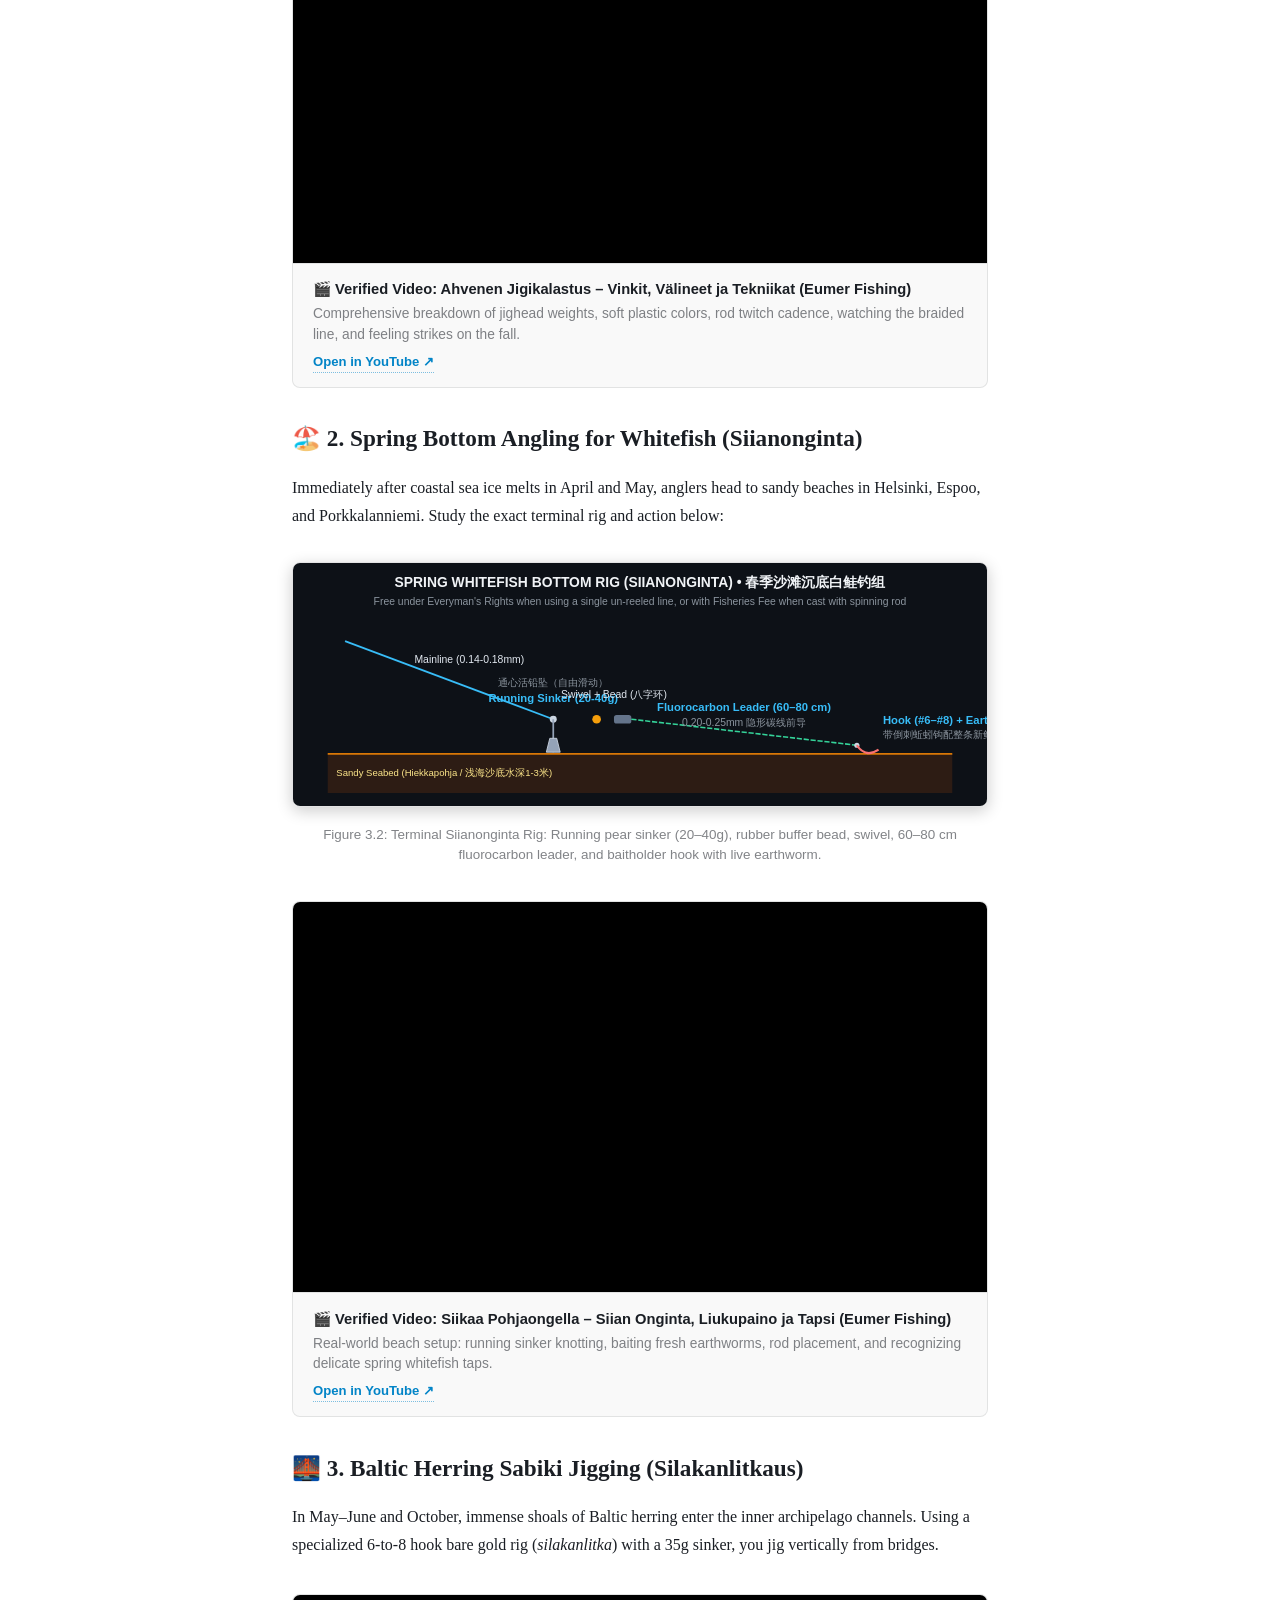
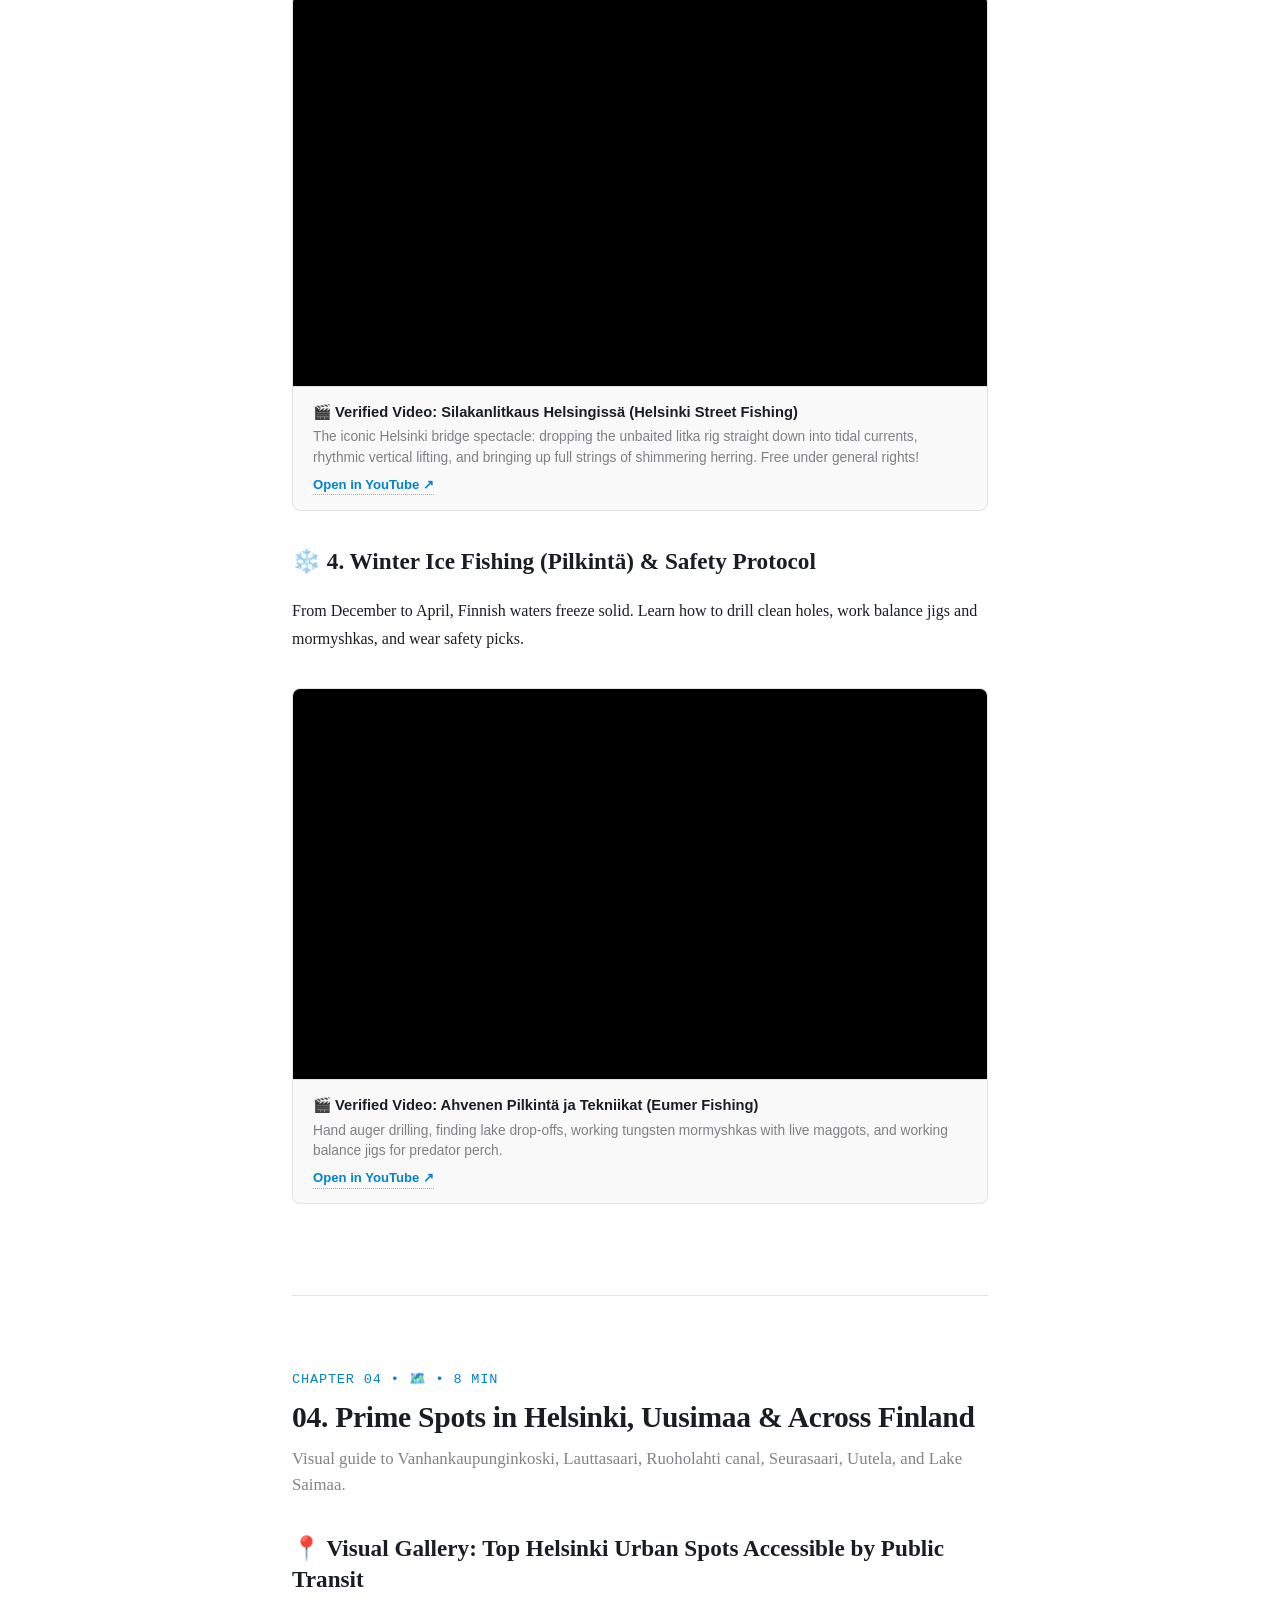
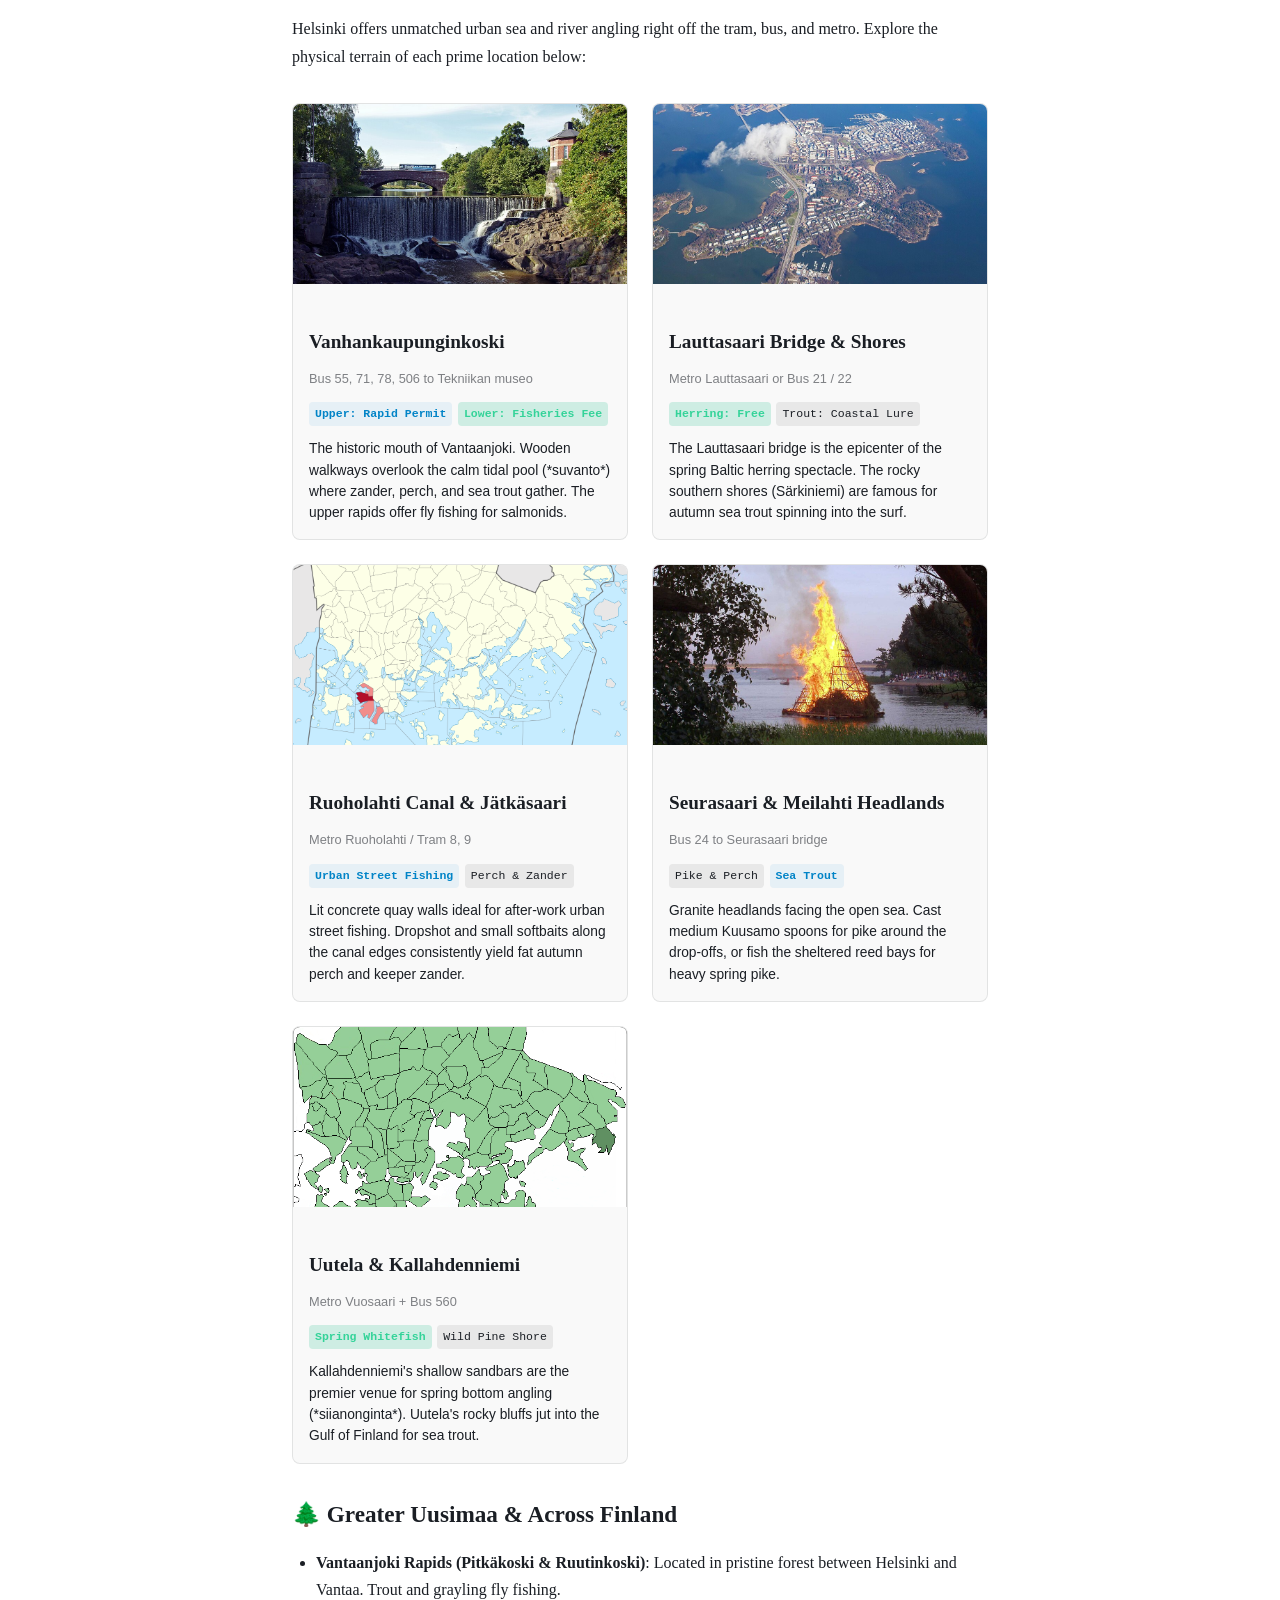
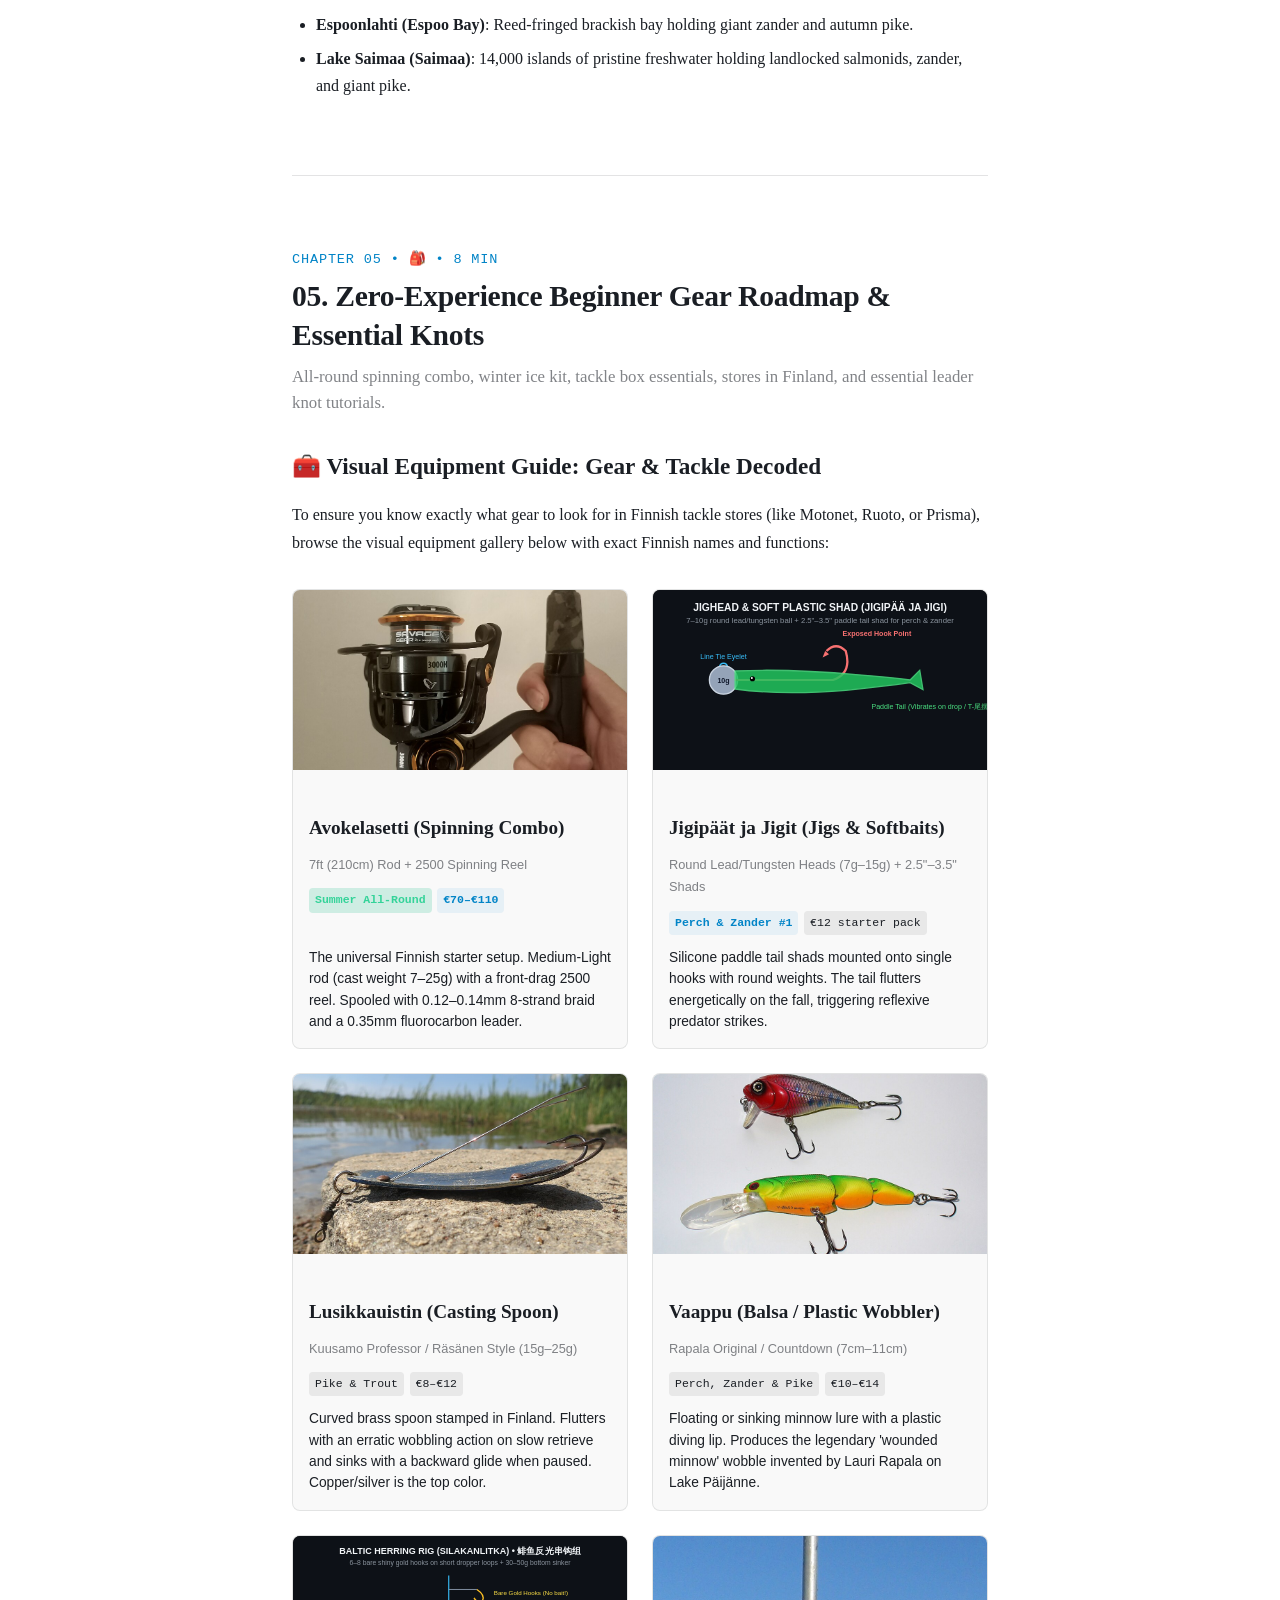
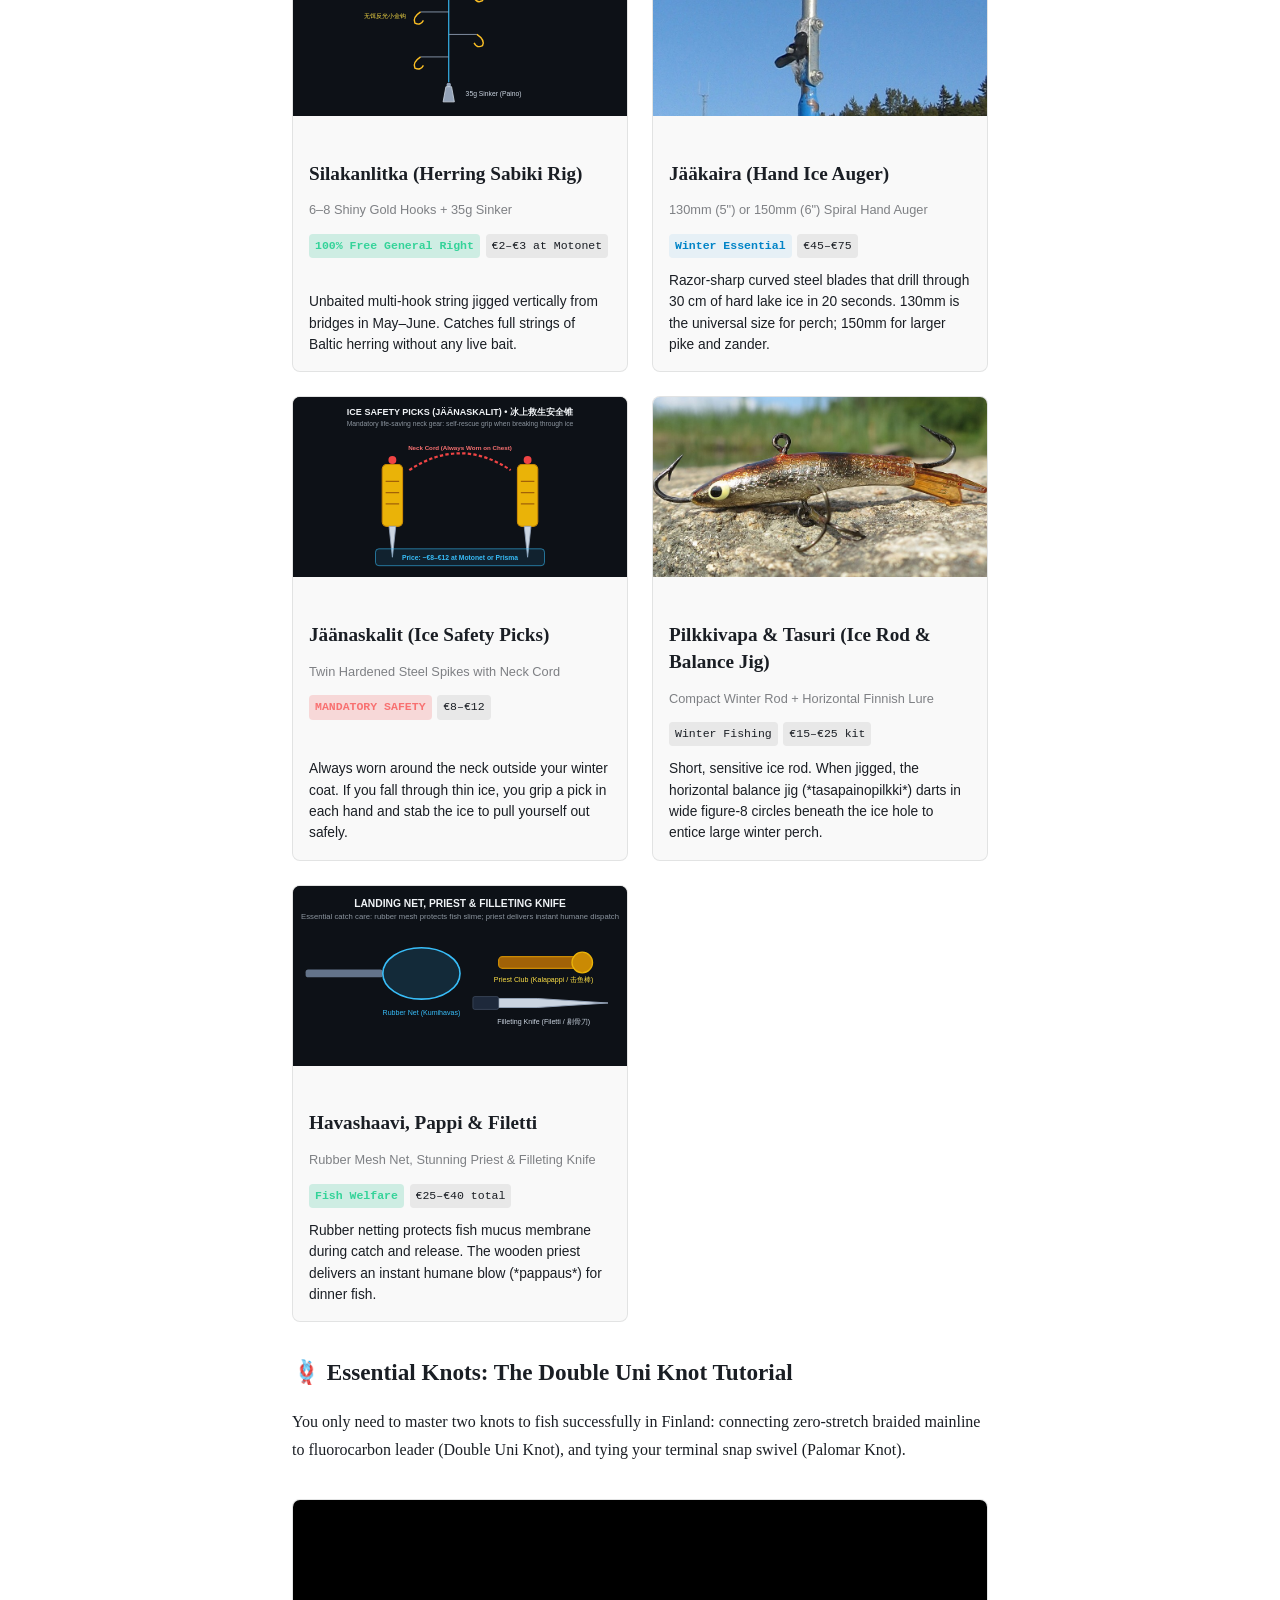
==== commit 7e00c2f7: "feat: complete equipment media gallery, verified video masterclasses, and working URLs" ====
--- a/index.html
+++ b/index.html
@@ -87,7 +87,7 @@
       </ul>
 
       <div class="footer-meta">
-        <p>Published under open trace principles. Updated for Finnish Fishing Regulations 2026.<br>Official resources: <a href="https://www.eraluvat.fi" target="_blank" rel="noopener">Eräluvat.fi</a> • <a href="https://www.kalastusrajoitus.fi" target="_blank" rel="noopener">Kalastusrajoitus.fi</a> • <a href="https://vapaa-ajankalastaja.fi" target="_blank" rel="noopener">Suomen Vapaa-ajankalastajat</a></p>
+        <p>Published under open trace principles. Updated for Finnish Fishing Regulations 2026.<br>Official resources: <a href="https://www.eraluvat.fi" target="_blank" rel="noopener">Eräluvat.fi</a> • <a href="https://kalastusrajoitus.fi" target="_blank" rel="noopener">Kalastusrajoitus.fi</a> • <a href="https://vapaa-ajankalastaja.fi" target="_blank" rel="noopener">Suomen Vapaa-ajankalastajat</a></p>
       </div>
     </footer>
   </div>
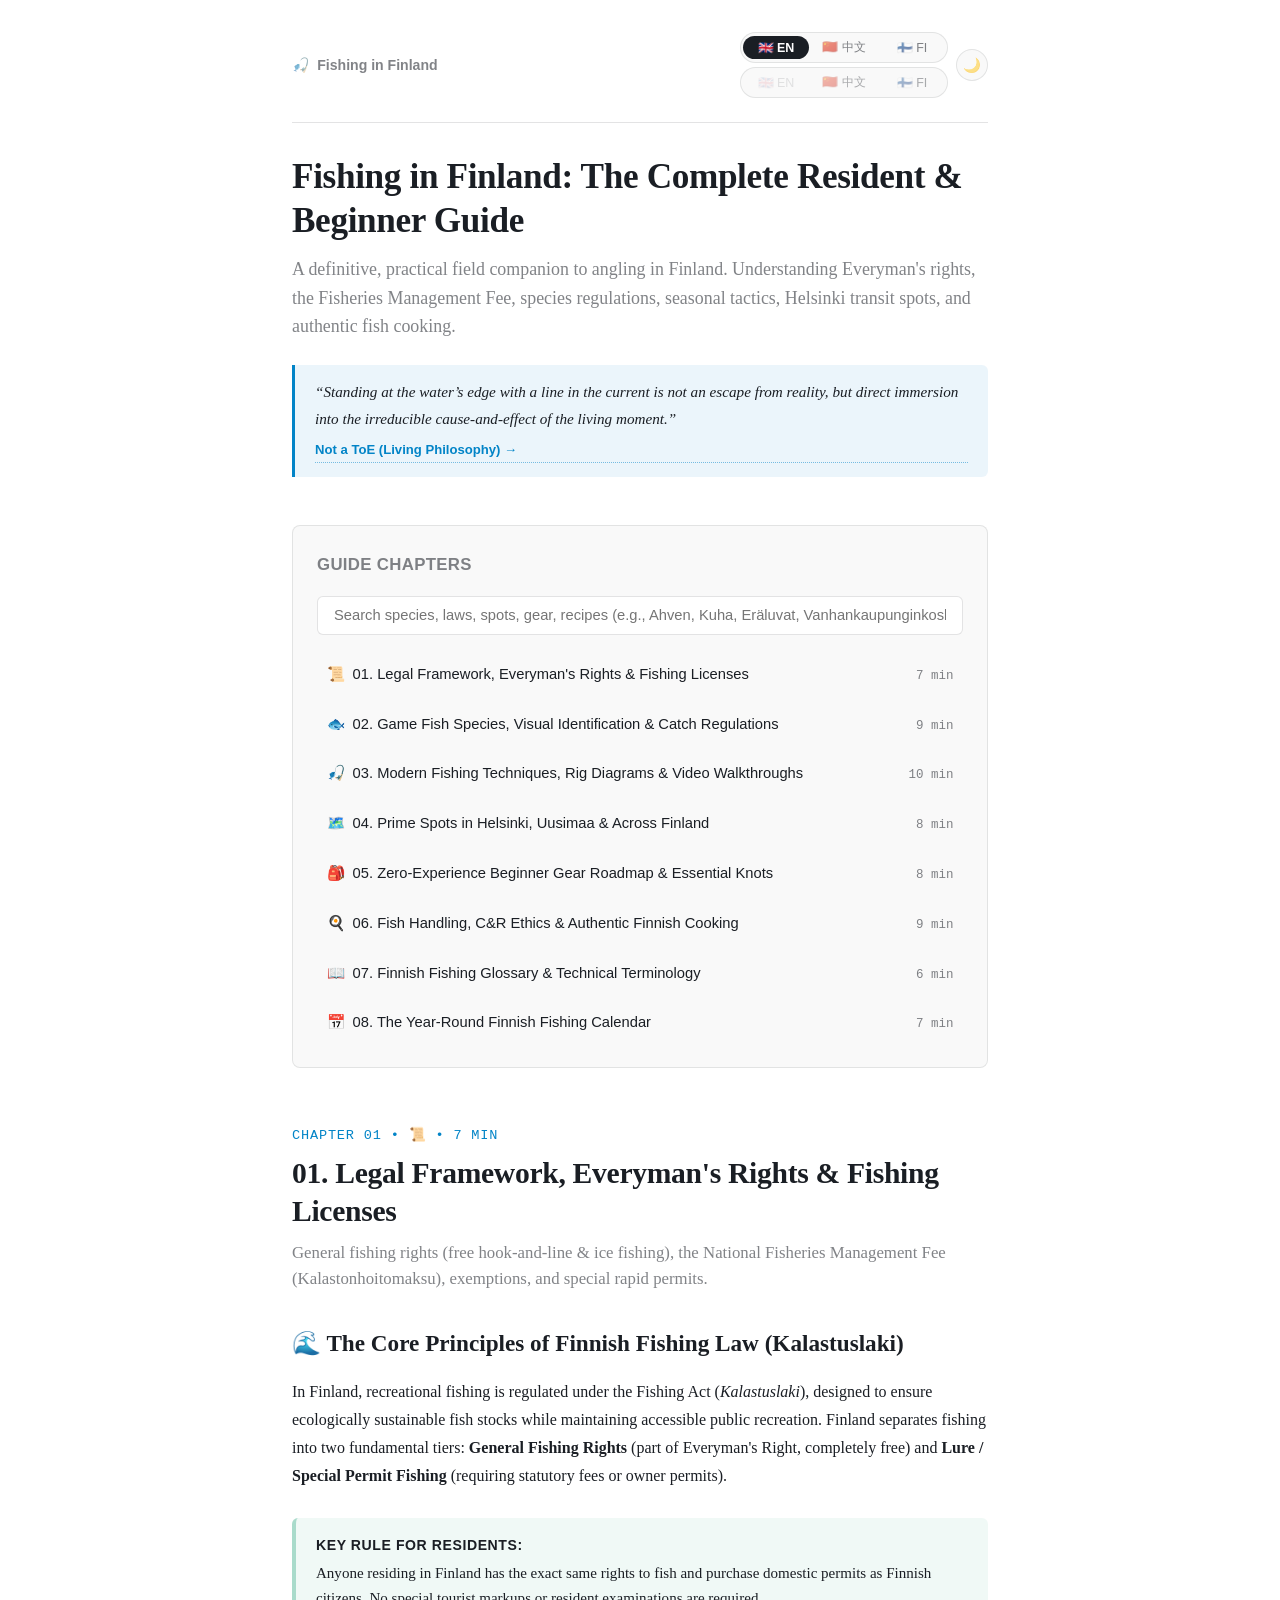
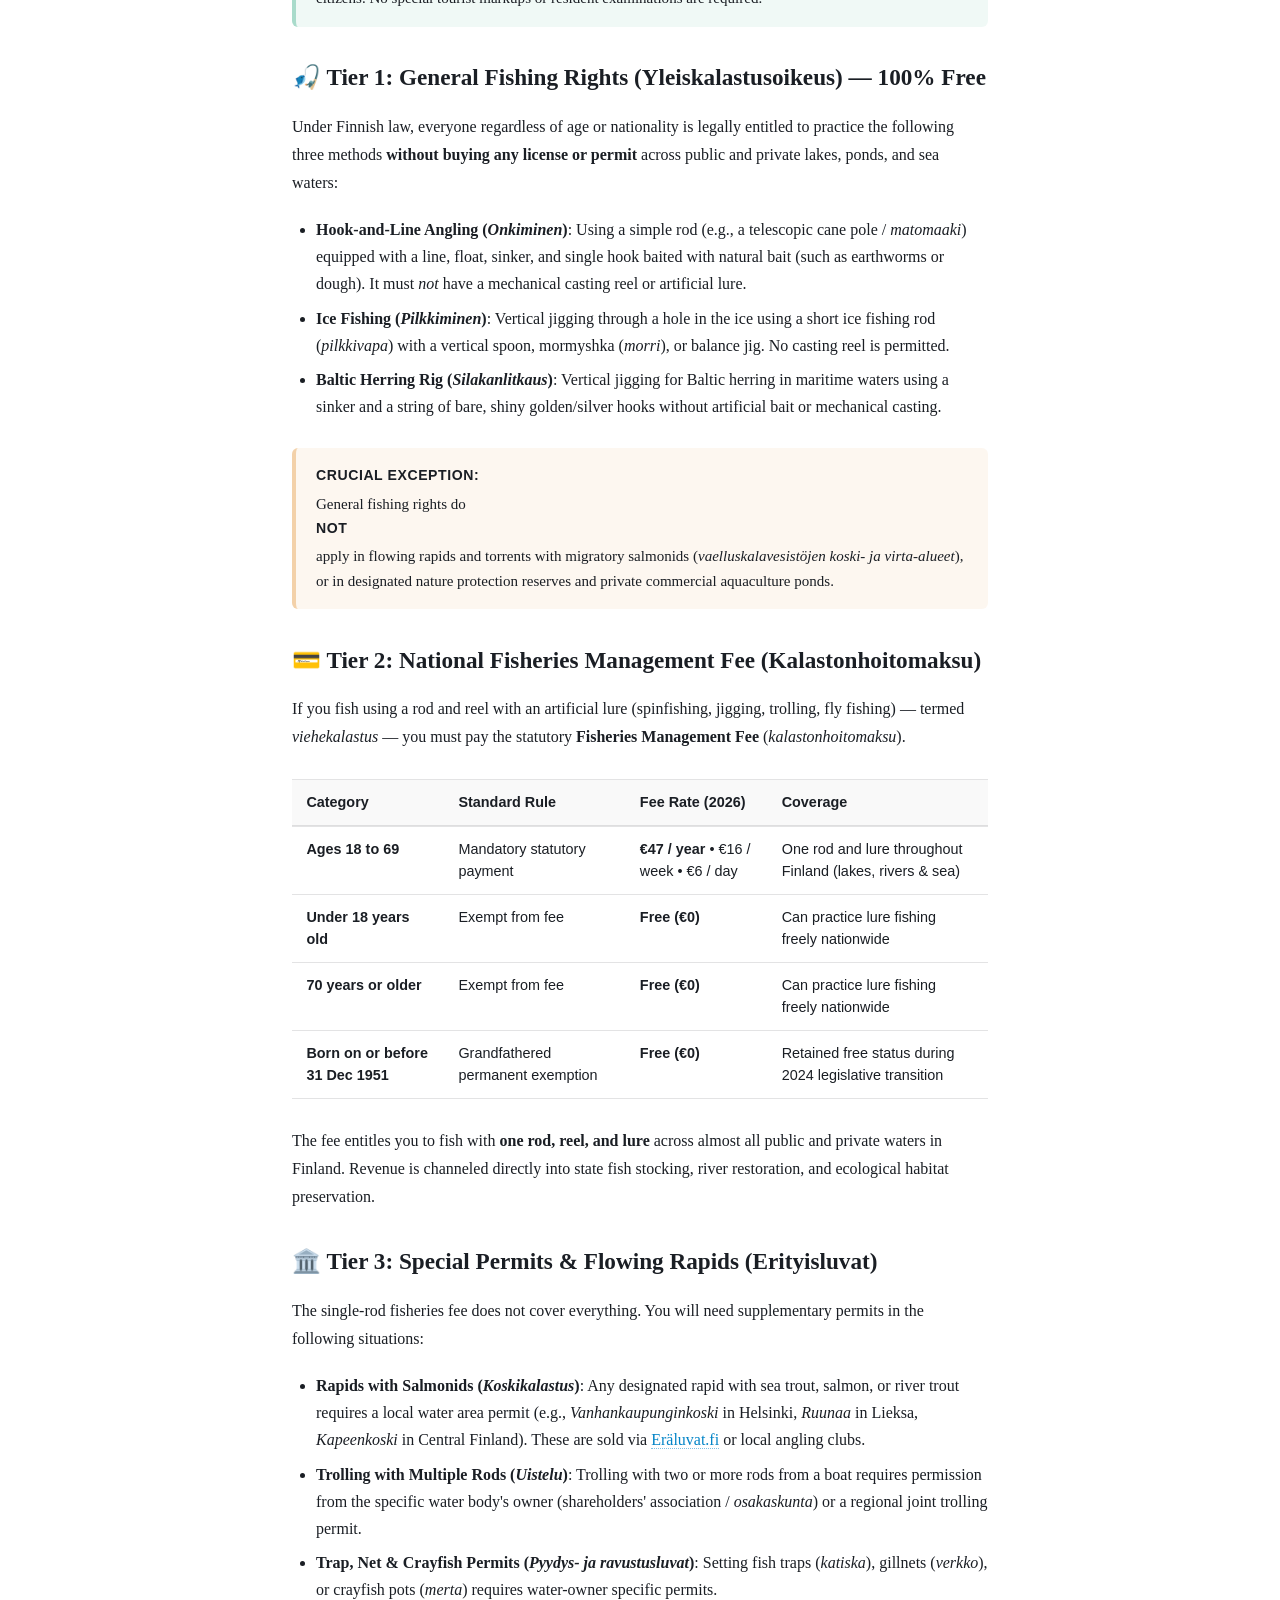
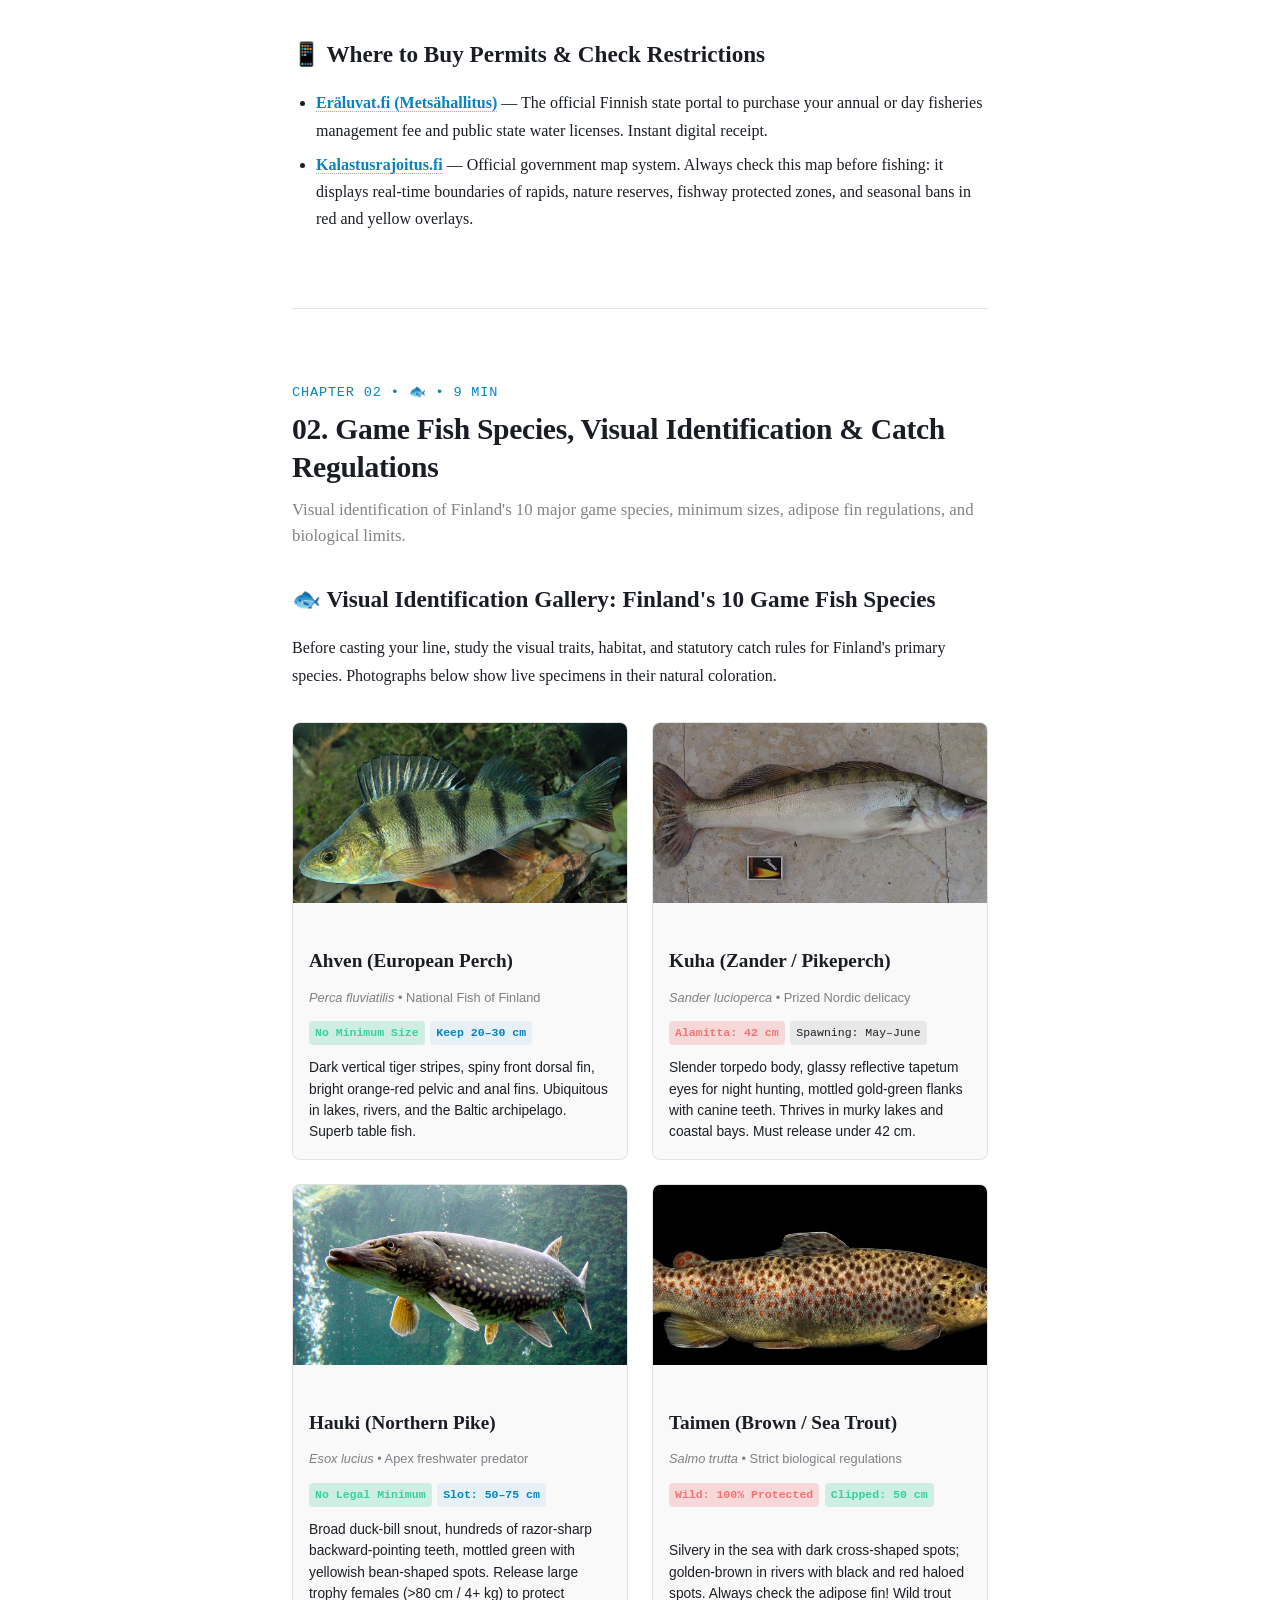
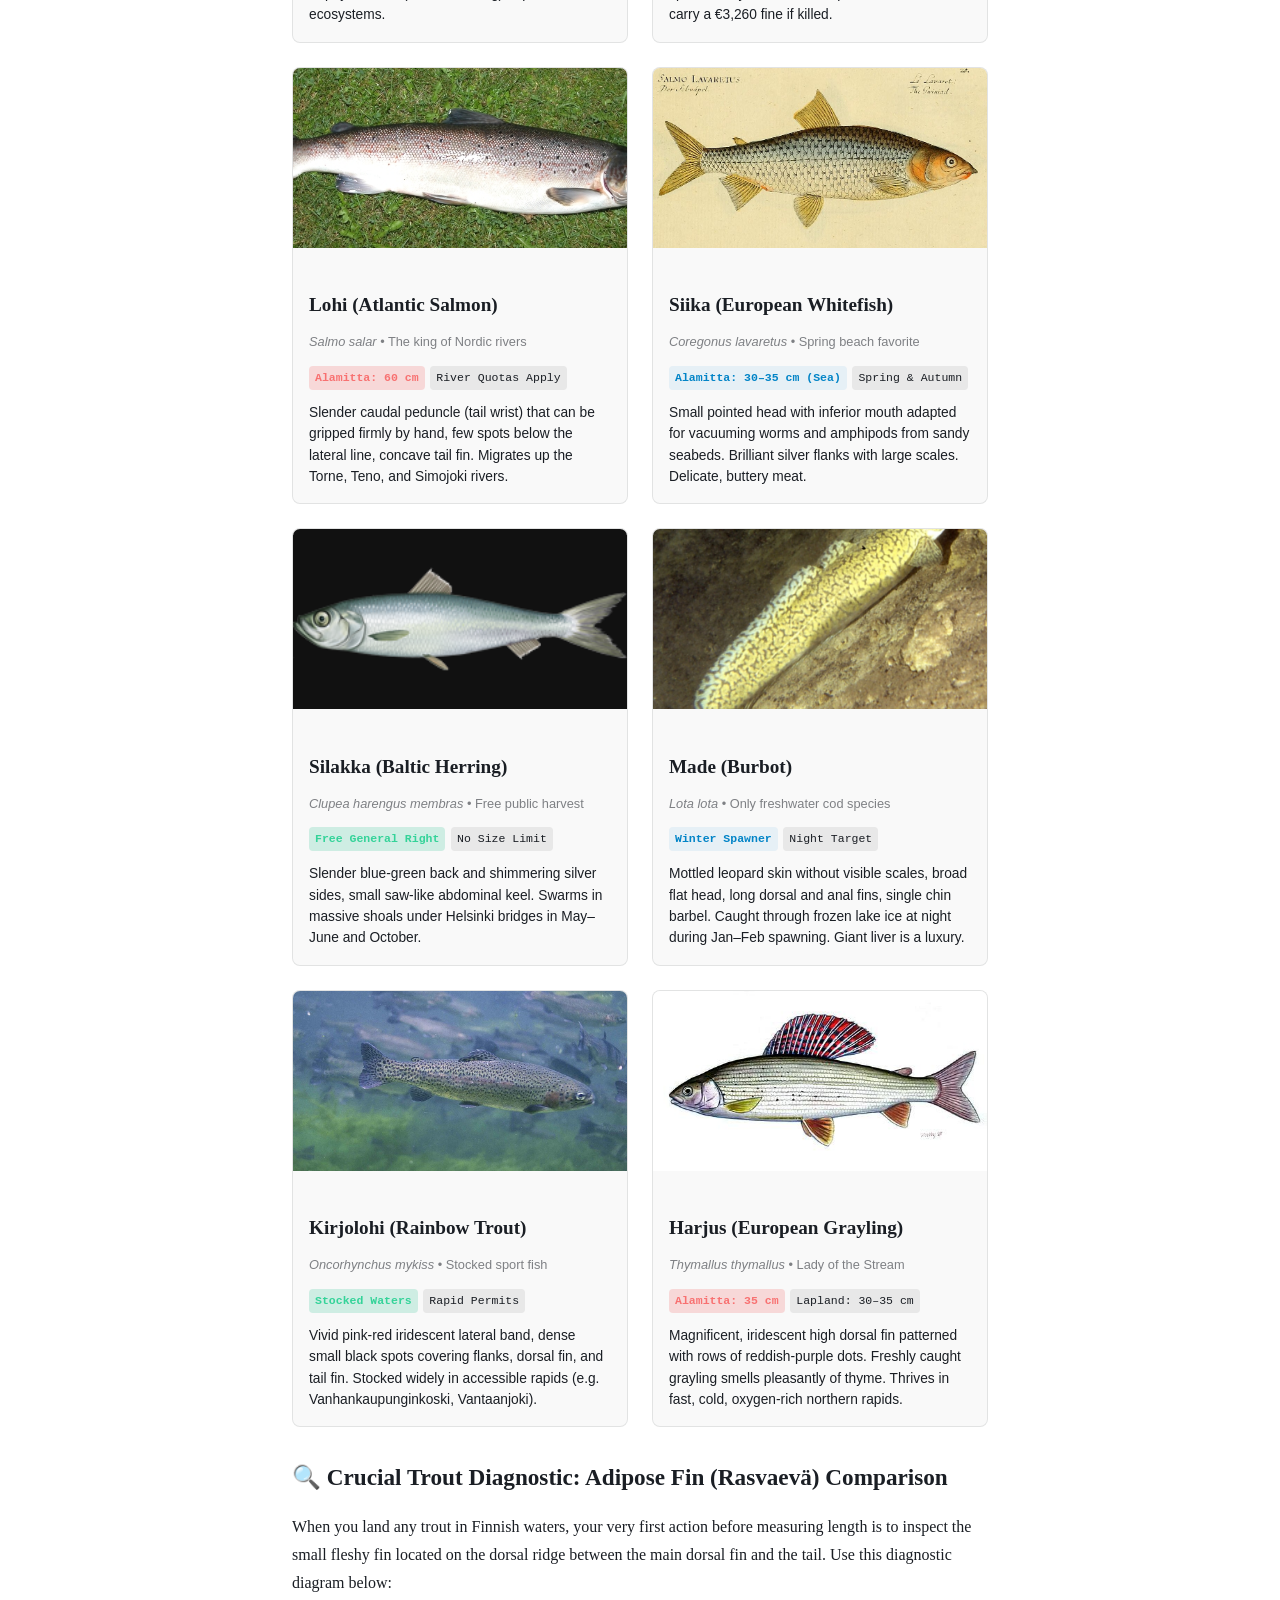
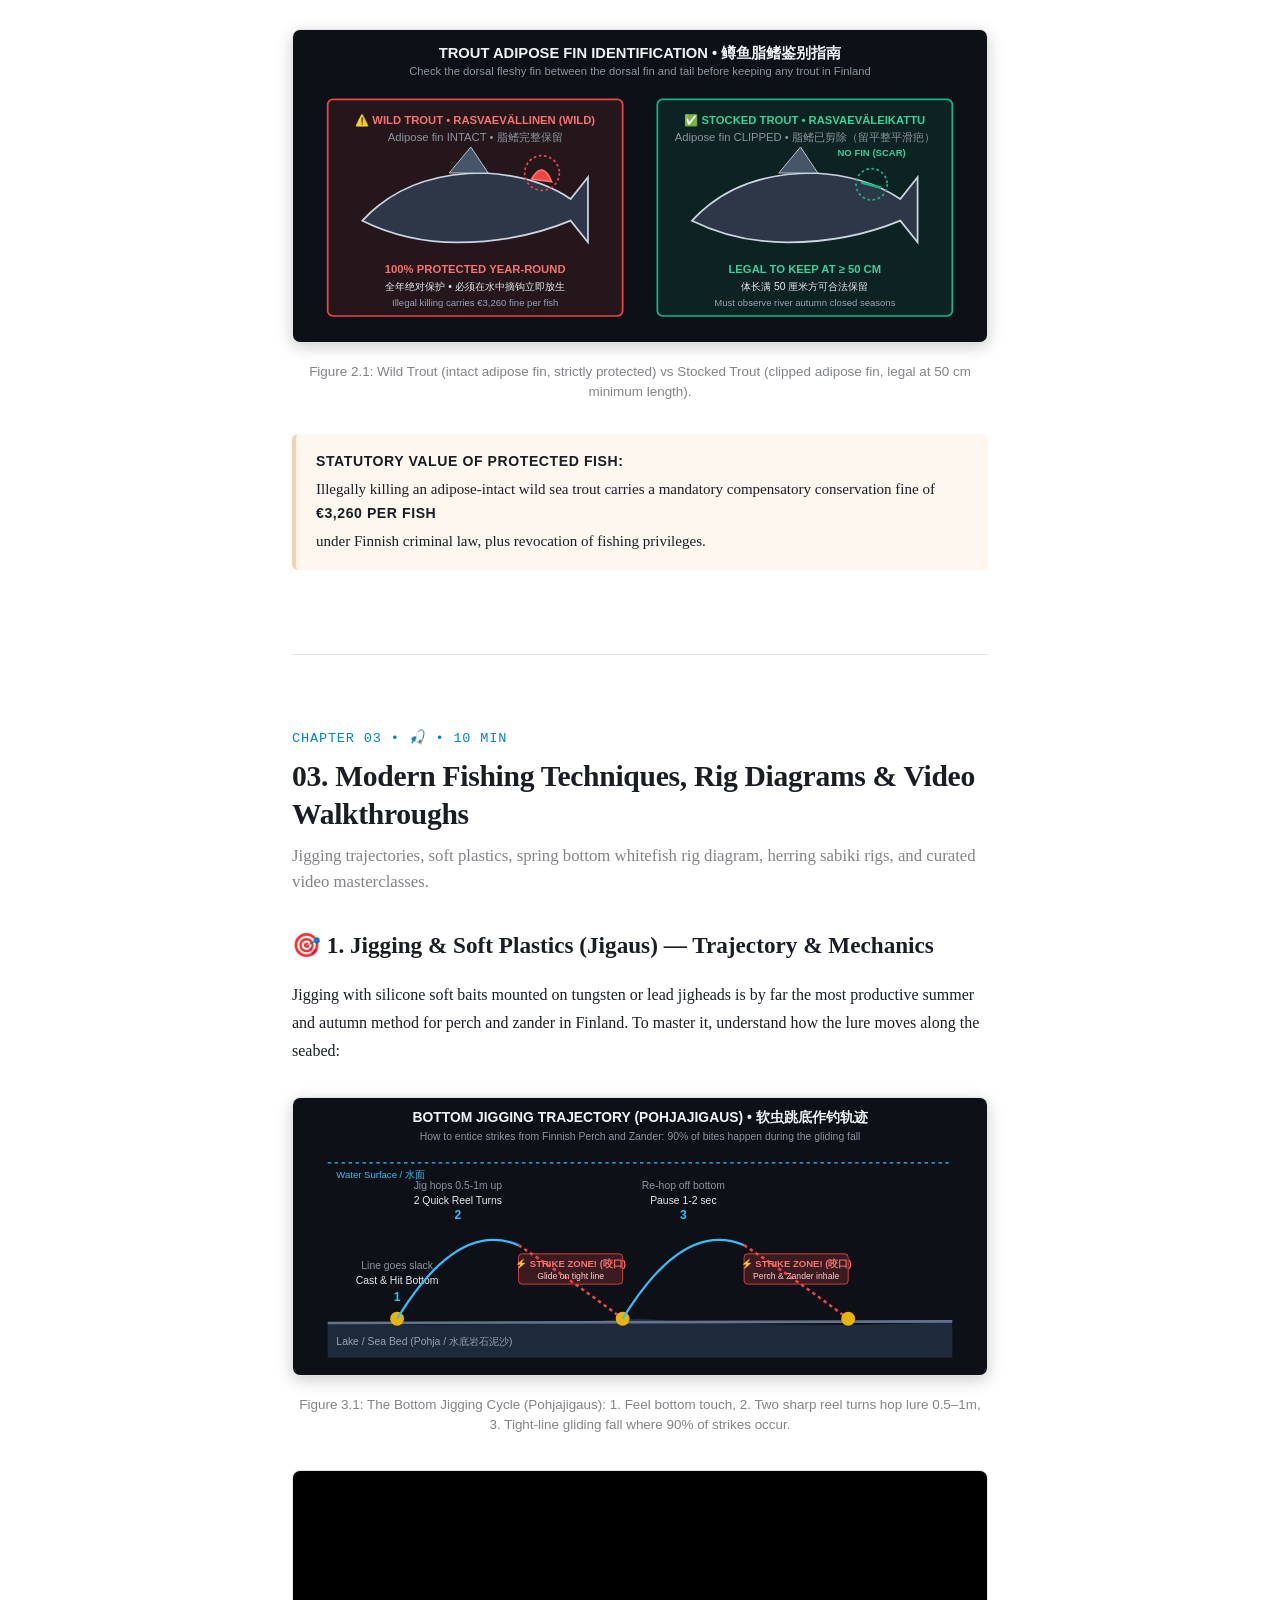
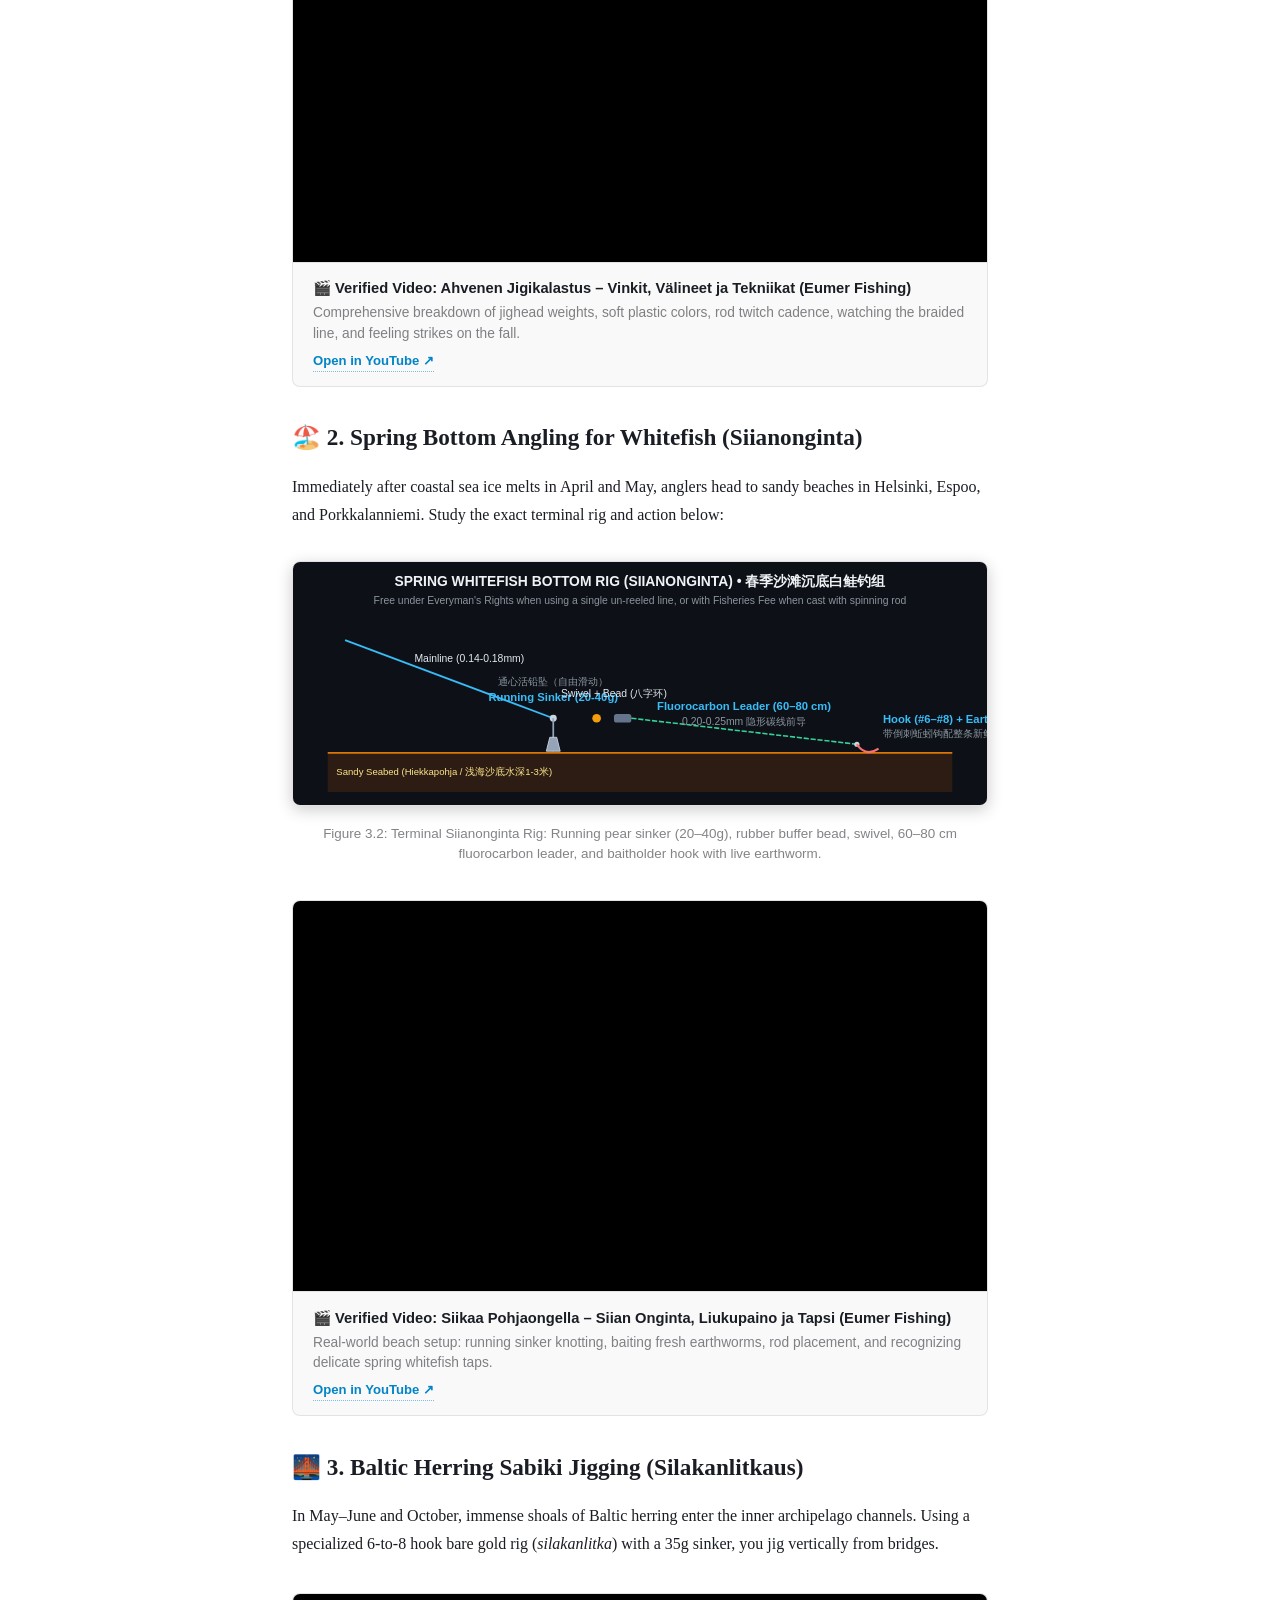
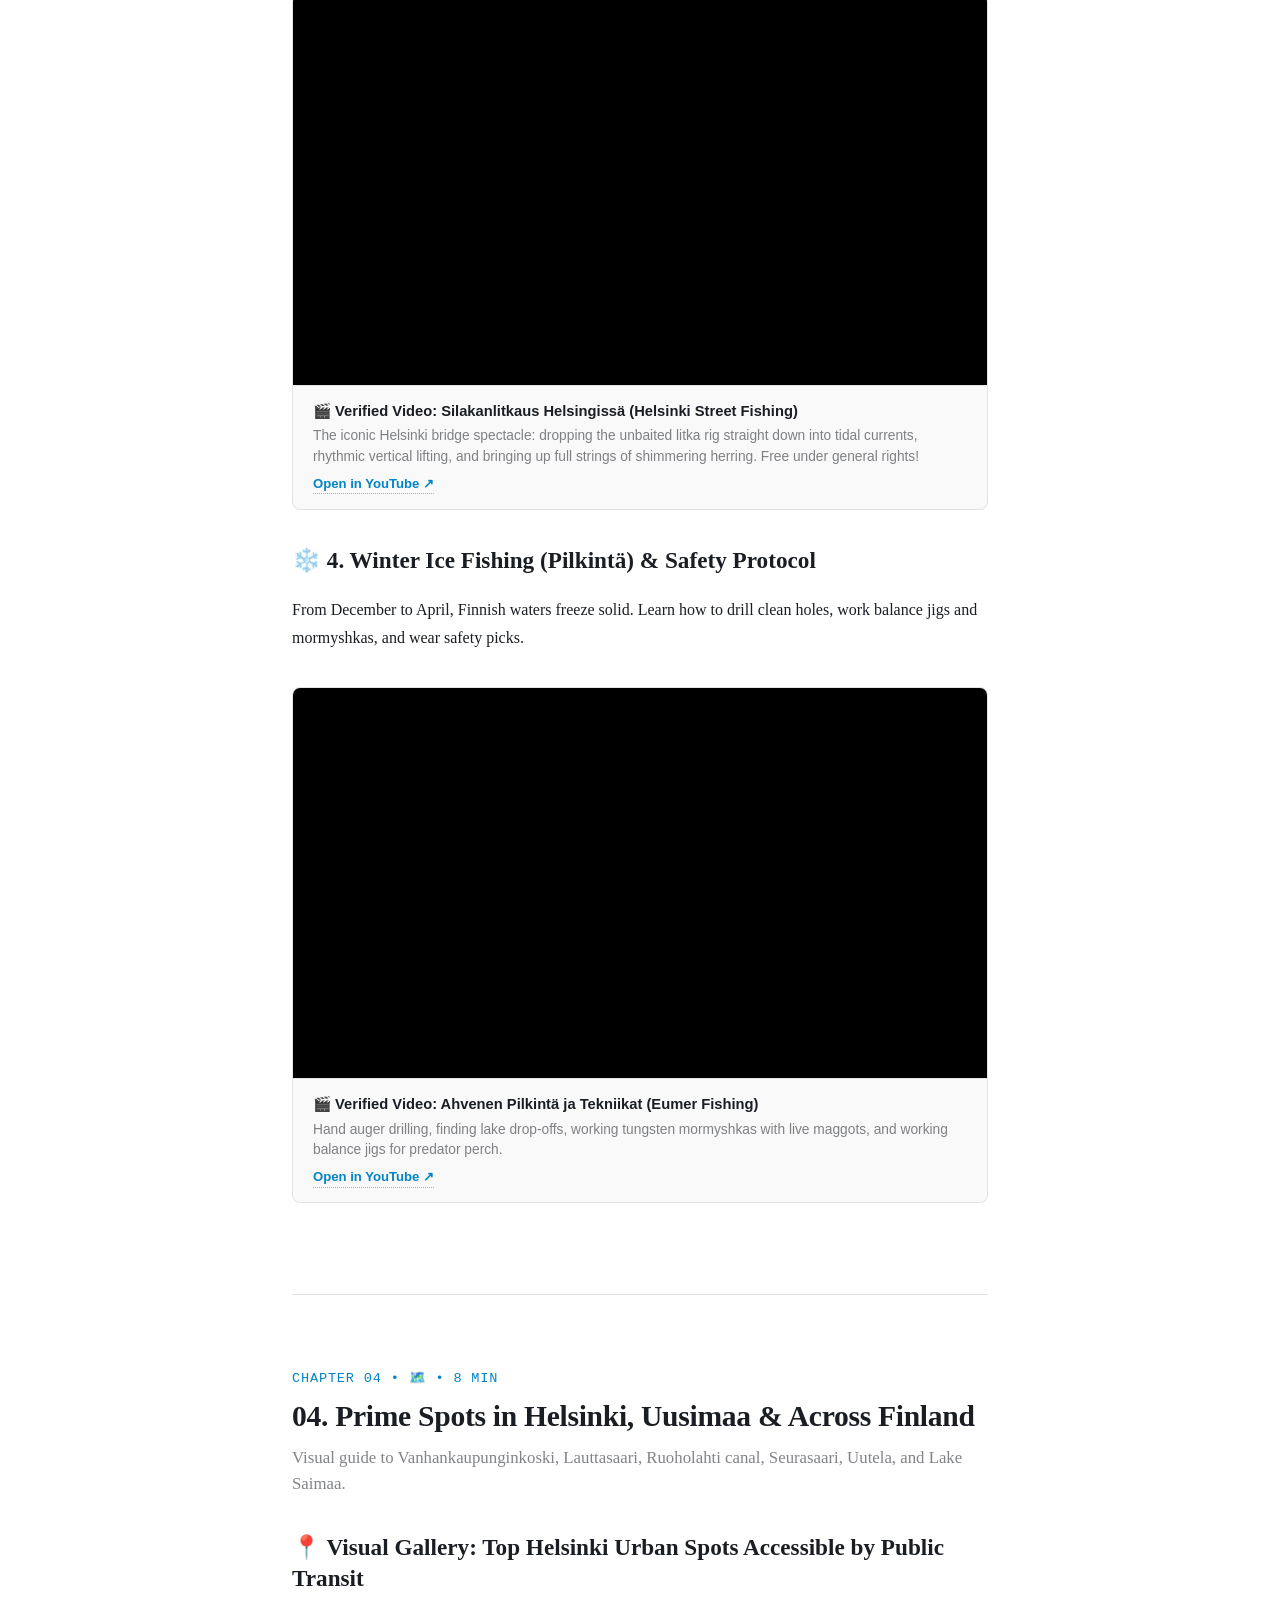
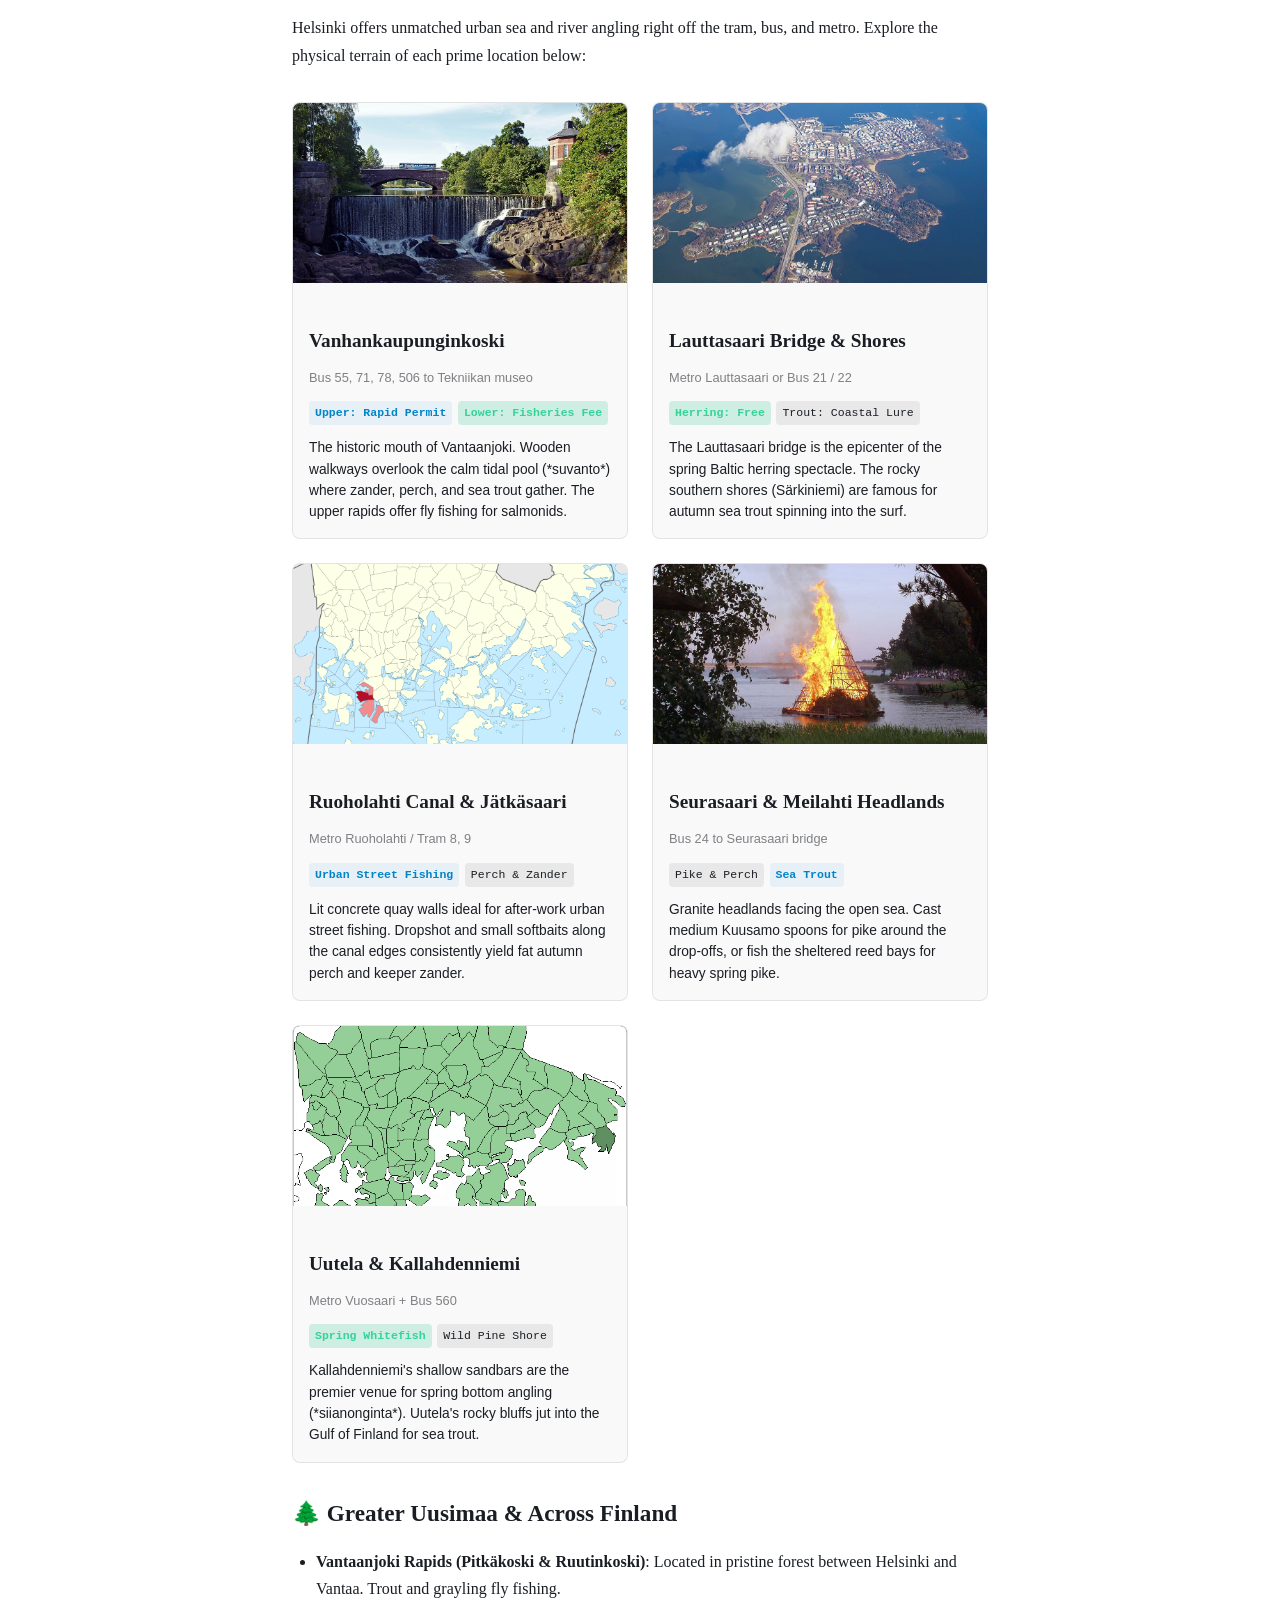
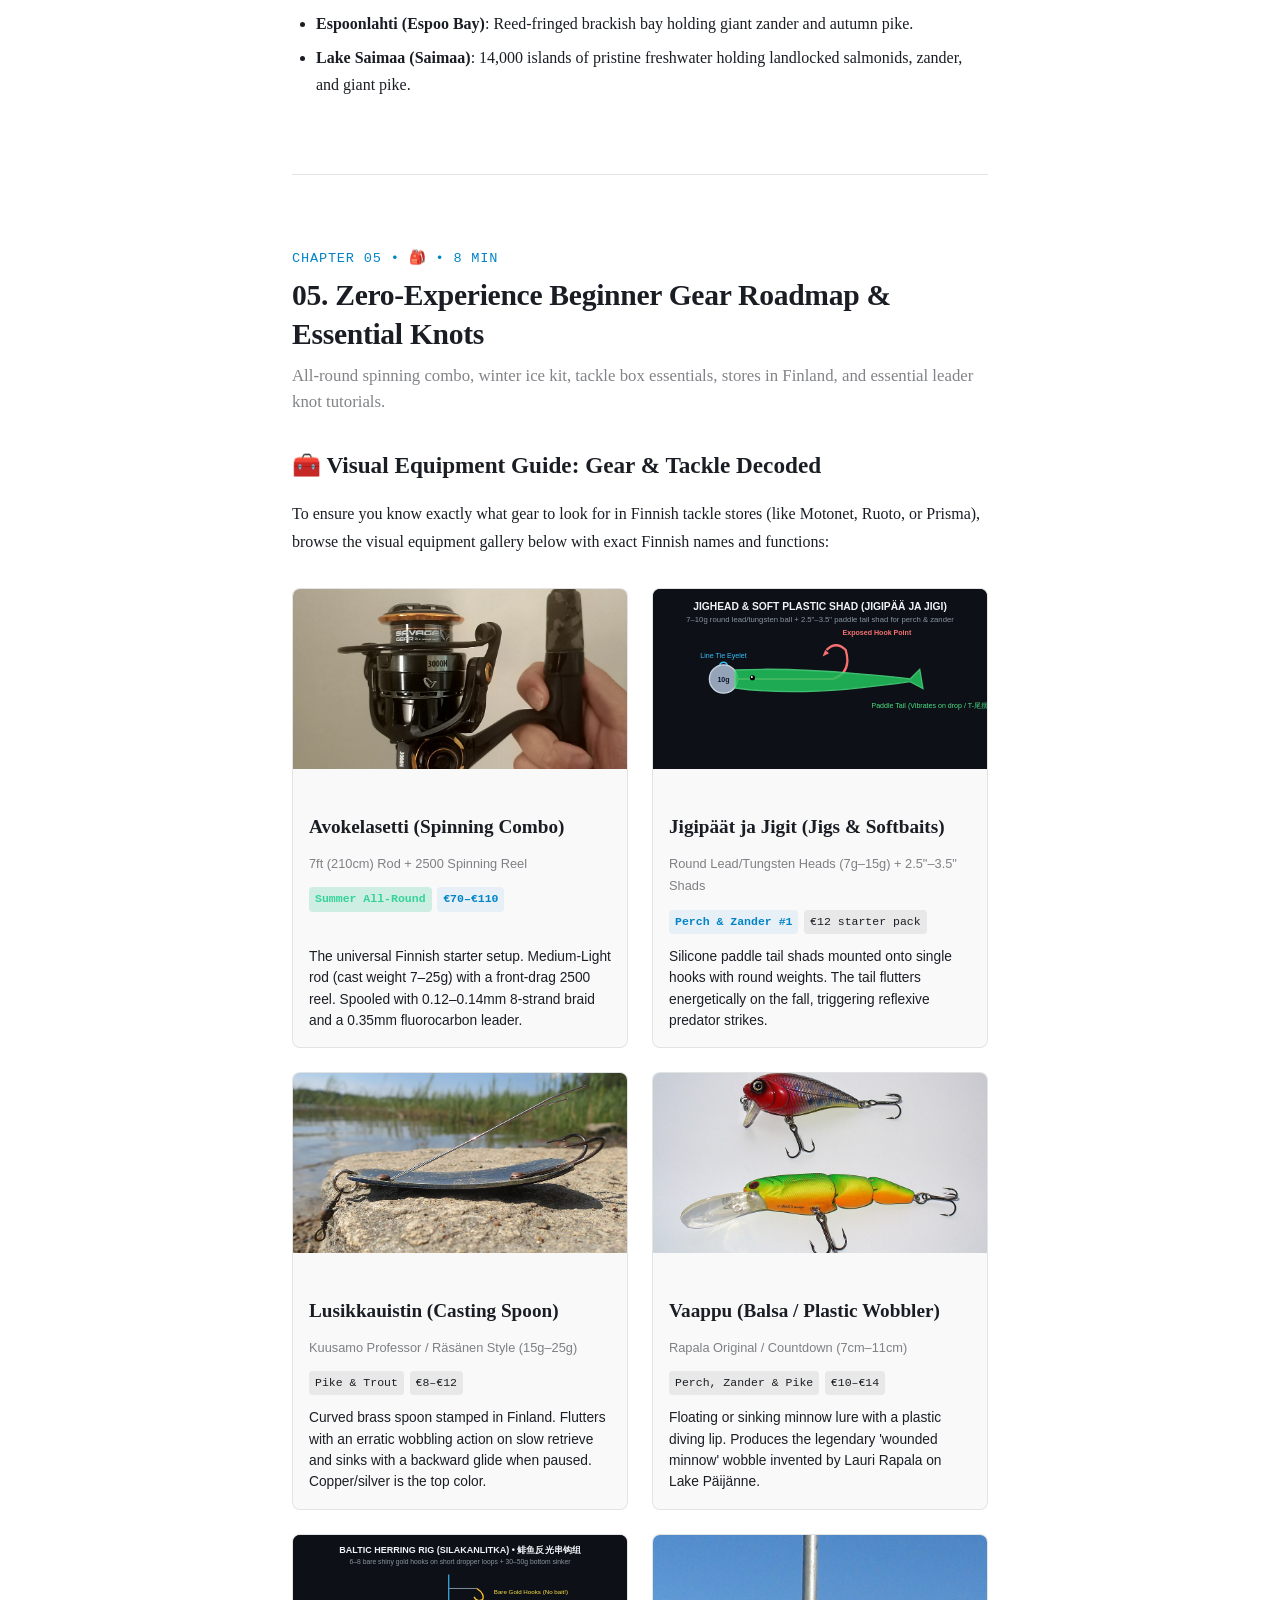
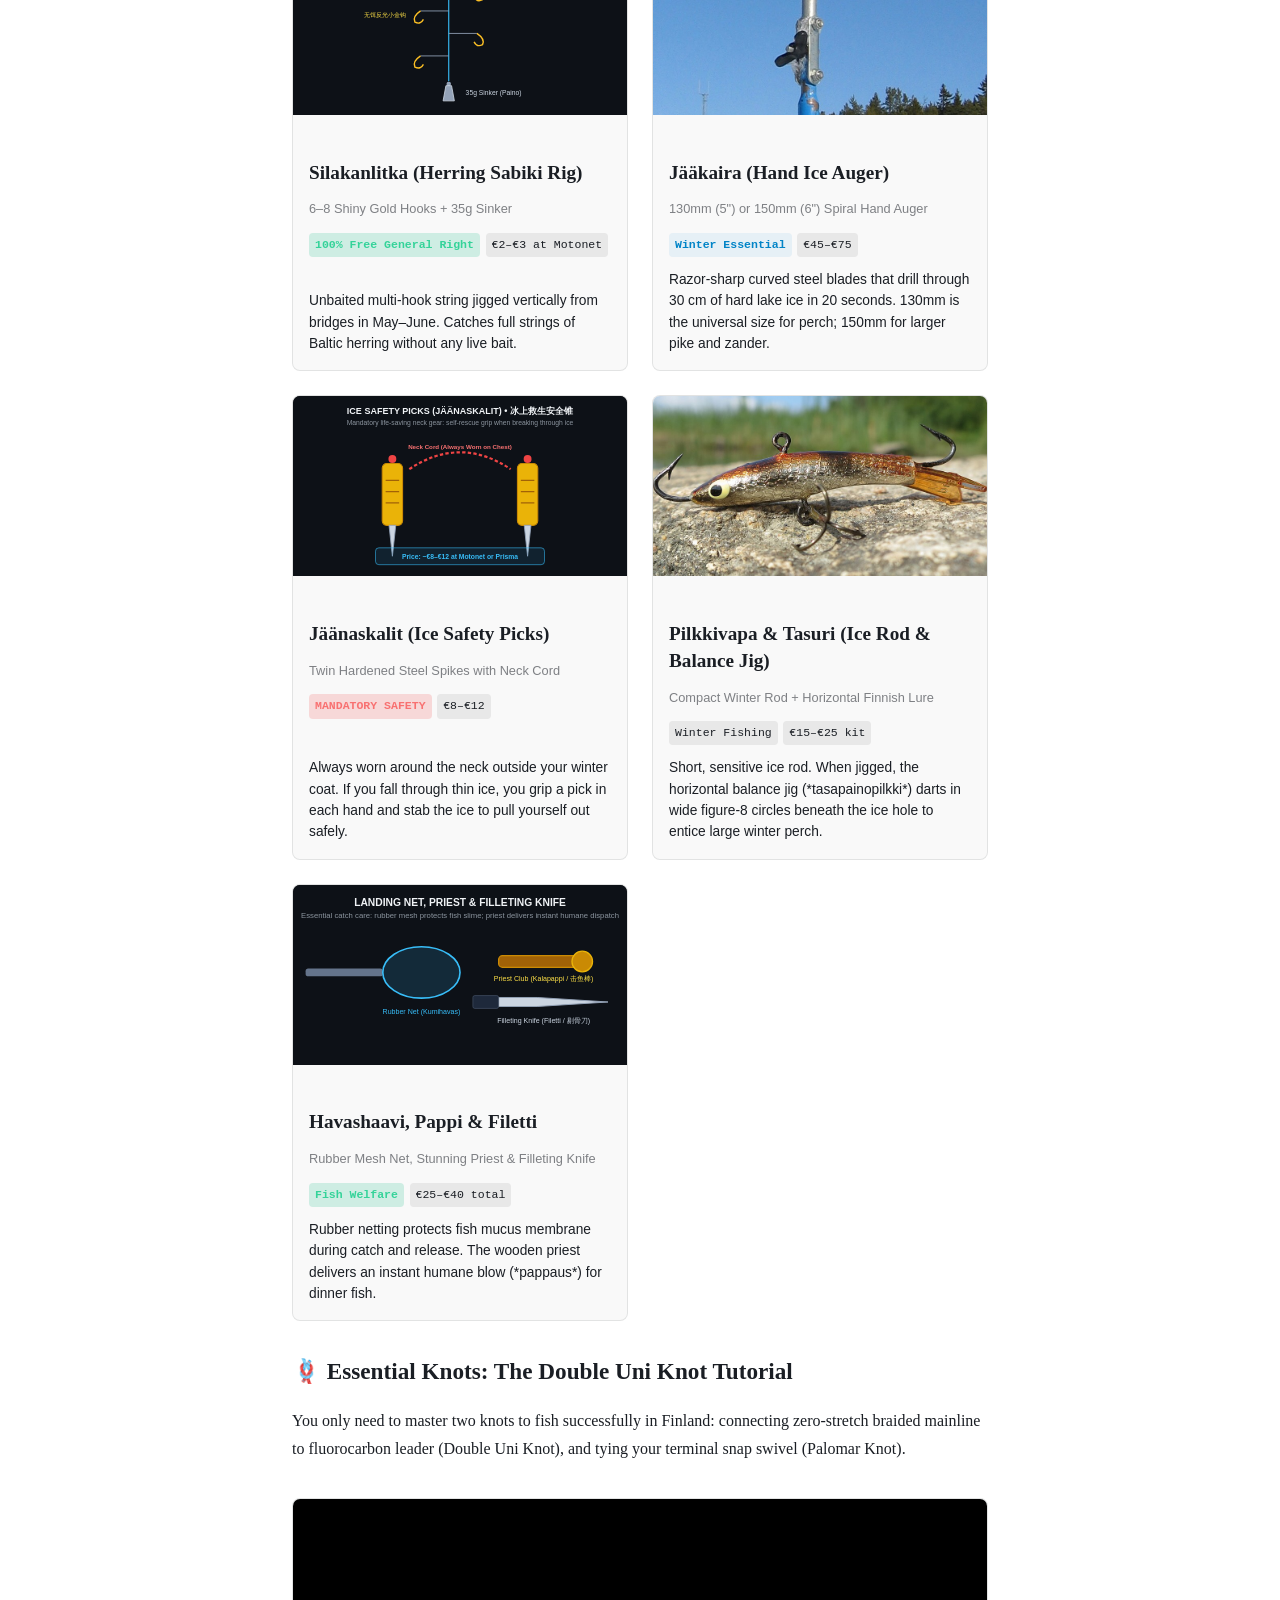
==== commit 0c4ac34d: "style: remove MAIN and COMPARE text labels and align flag icons" ====
--- a/index.html
+++ b/index.html
@@ -22,13 +22,11 @@
         <!-- Language Switcher: Primary & Optional Comparison (Mushroom Guide Model) -->
         <div class="lang-switcher-wrapper" aria-label="Select Language">
           <div class="lang-row primary-lang-row" aria-label="Primary Language">
-            <span class="lang-row-label">Main:</span>
             <button class="lang-btn active" data-lang="en" title="English" aria-label="English">🇬🇧 EN</button>
             <button class="lang-btn" data-lang="zh" title="中文" aria-label="中文">🇨🇳 中文</button>
             <button class="lang-btn" data-lang="fi" title="Suomi" aria-label="Suomi">🇫🇮 FI</button>
           </div>
           <div class="lang-row secondary-lang-row" aria-label="Secondary Language (Optional)">
-            <span class="lang-row-label">Compare:</span>
             <button class="lang-btn secondary-btn disabled-lang" data-lang2="en" title="Compare English" aria-label="Compare English">🇬🇧 EN</button>
             <button class="lang-btn secondary-btn" data-lang2="zh" title="与中文对照" aria-label="与中文对照">🇨🇳 中文</button>
             <button class="lang-btn secondary-btn" data-lang2="fi" title="Vertaa suomeksi" aria-label="Vertaa suomeksi">🇫🇮 FI</button>
--- a/styles.css
+++ b/styles.css
@@ -159,7 +159,7 @@
 .lang-btn {
   background: none;
   border: none;
-  padding: 4px 10px;
+  padding: 4px 8px;
   font-size: 0.78rem;
   font-family: var(--font-sans);
   font-weight: 500;
@@ -167,6 +167,12 @@
   cursor: pointer;
   border-radius: 16px;
   transition: all 0.15s ease;
+  display: inline-flex;
+  align-items: center;
+  justify-content: center;
+  gap: 4px;
+  min-width: 66px;
+  box-sizing: border-box;
 }
 
 .lang-btn:hover {
@@ -589,29 +595,19 @@
    ========================================================================== */
 
 .lang-switcher-wrapper {
-  display: flex;
+  display: inline-flex;
   flex-direction: column;
-  gap: 5px;
+  gap: 4px;
 }
 
 .lang-row {
-  display: flex;
-  align-items: center;
-  gap: 4px;
+  display: inline-flex;
+  align-items: center;
+  gap: 2px;
   background: var(--card-bg);
   border: 1px solid var(--card-border);
-  border-radius: 18px;
-  padding: 2px 6px;
-}
-
-.lang-row-label {
-  font-family: var(--font-mono);
-  font-size: 0.7rem;
-  text-transform: uppercase;
-  color: var(--muted);
-  letter-spacing: 0.04em;
-  margin-right: 2px;
-  padding-left: 4px;
+  border-radius: 20px;
+  padding: 2px;
 }
 
 .lang-btn.secondary-btn {
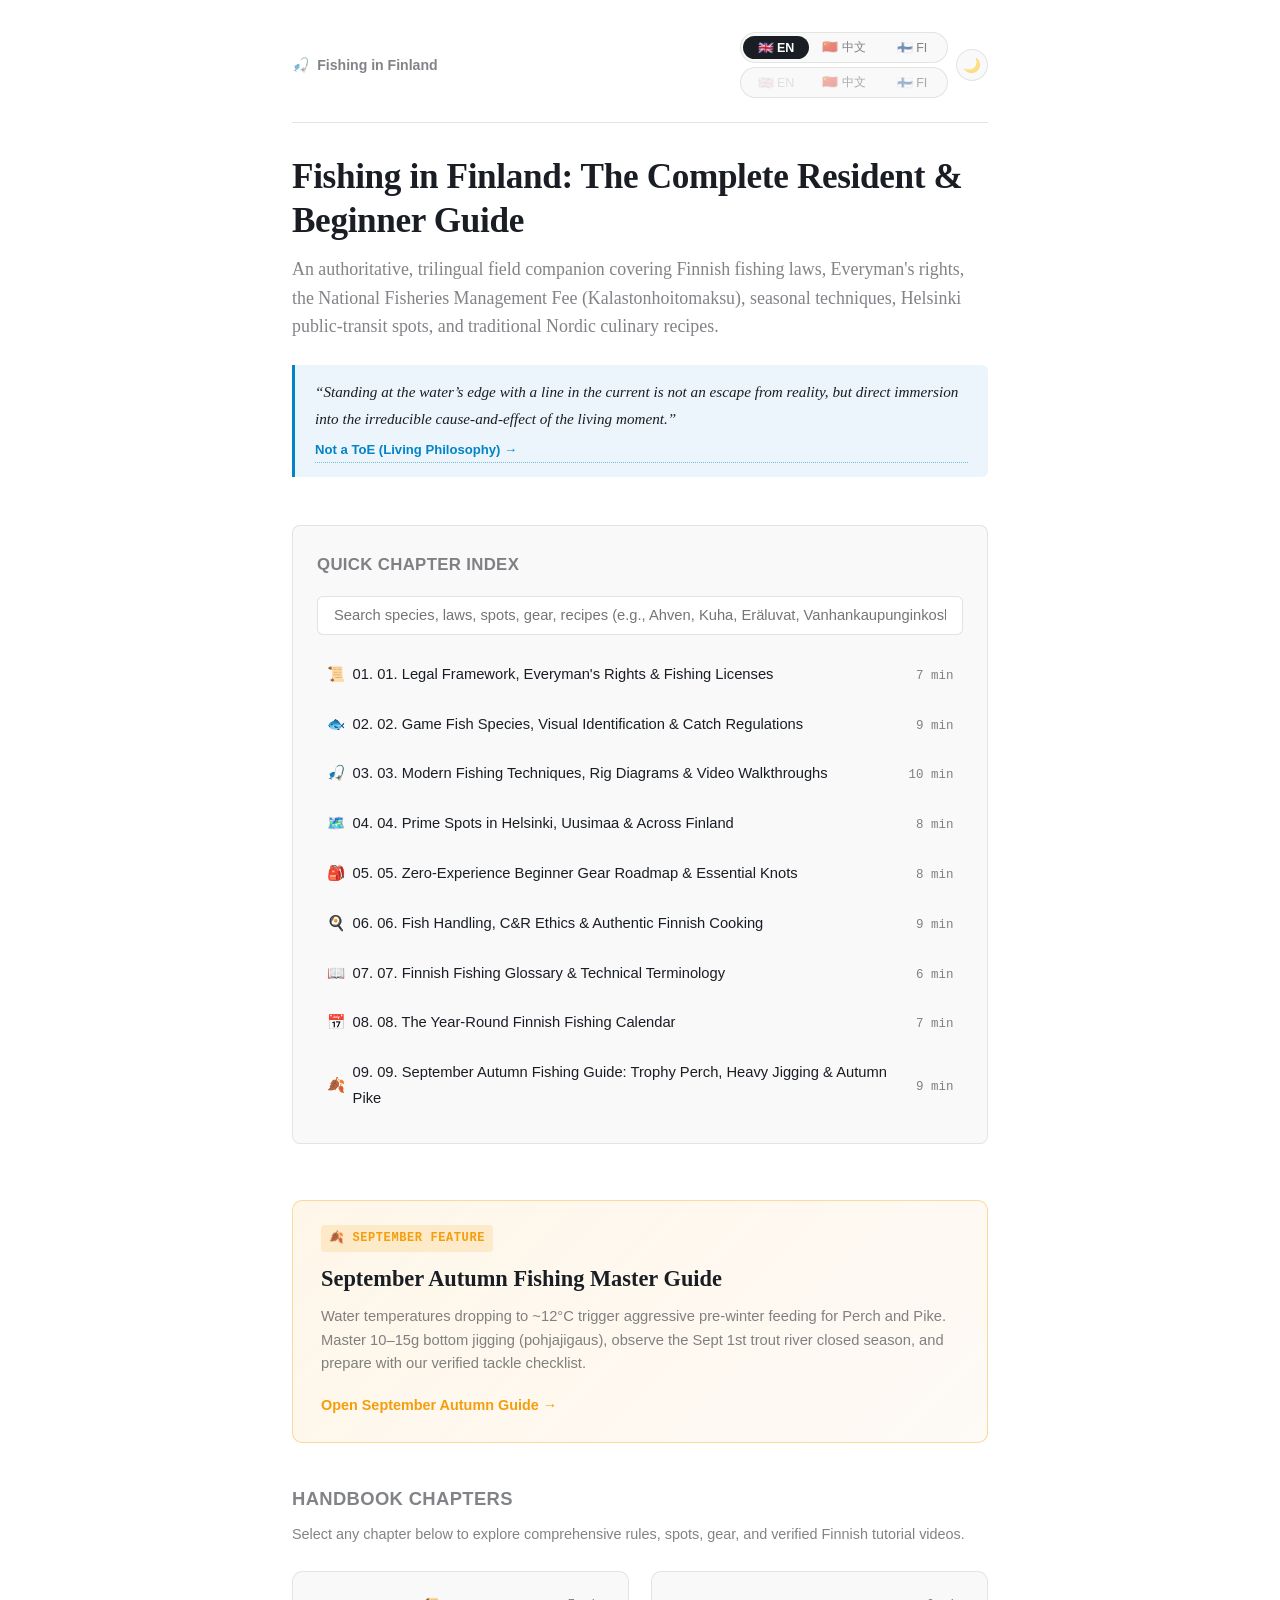
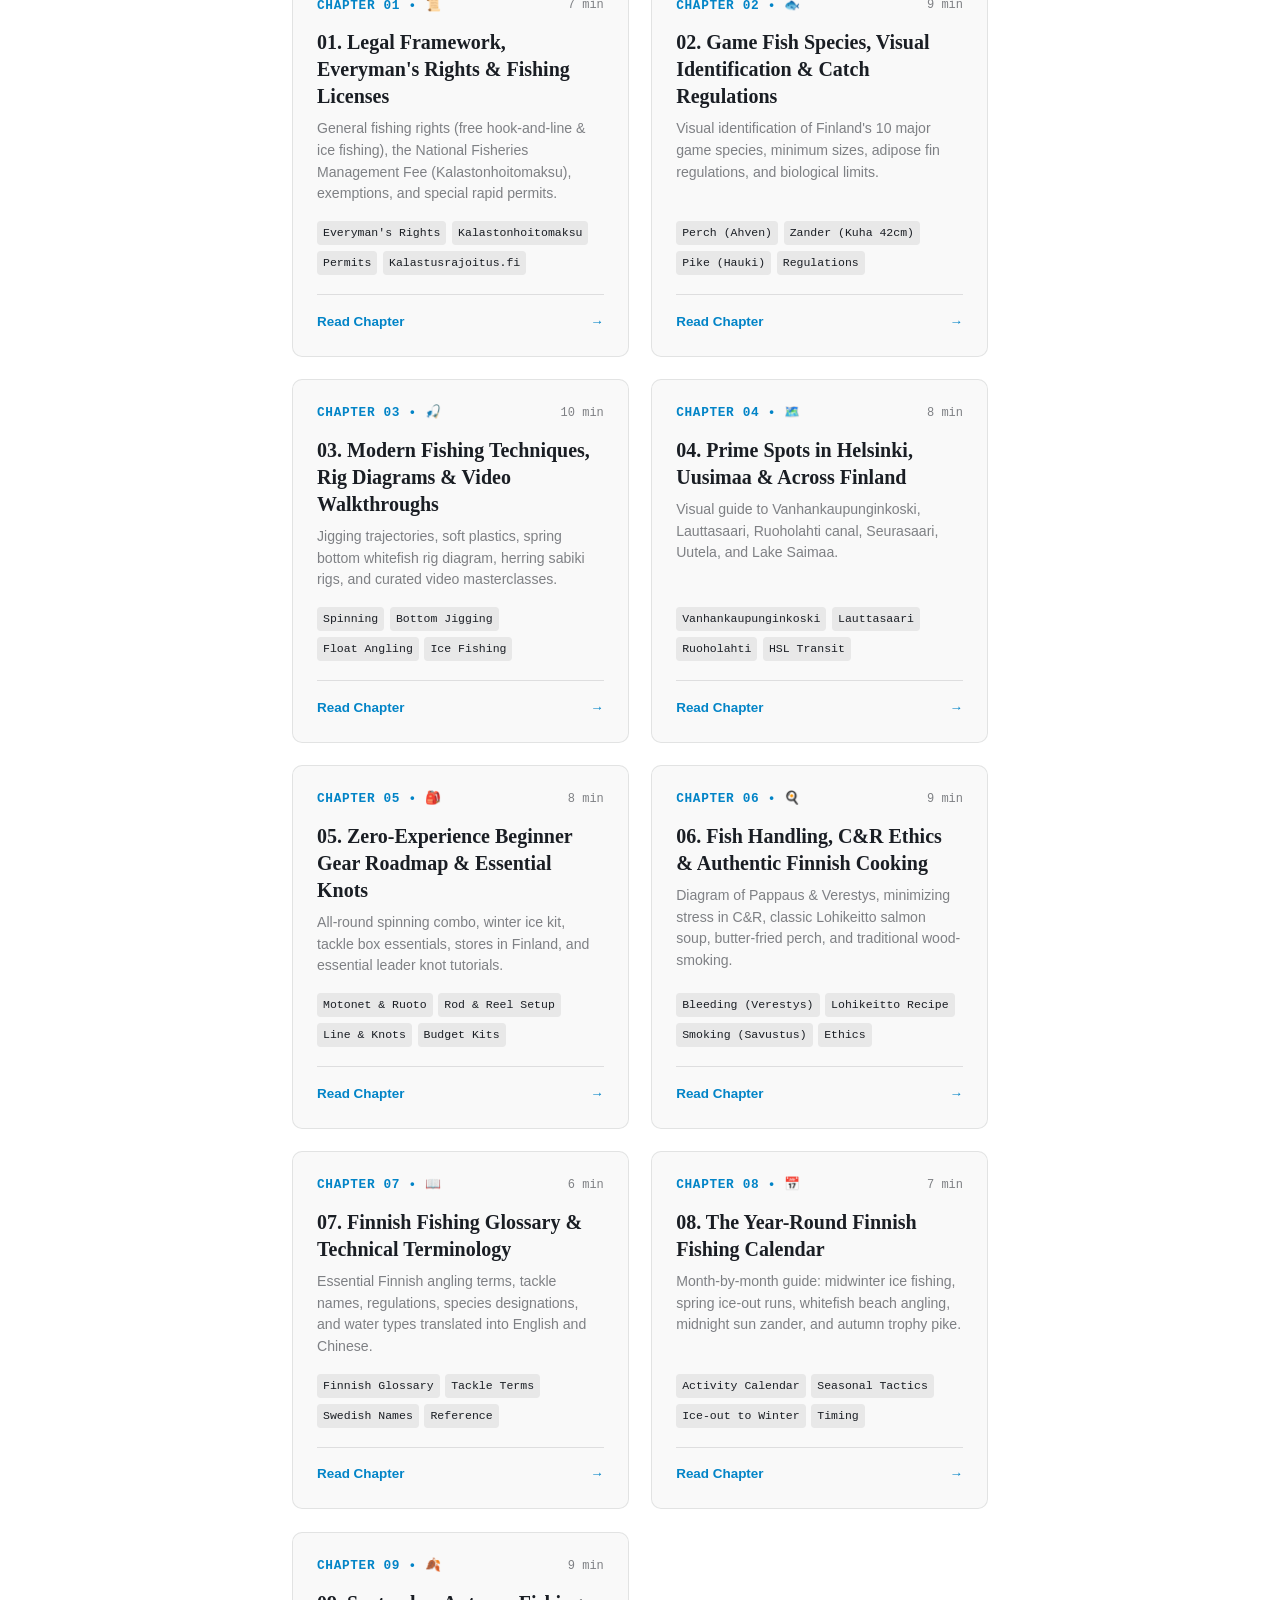
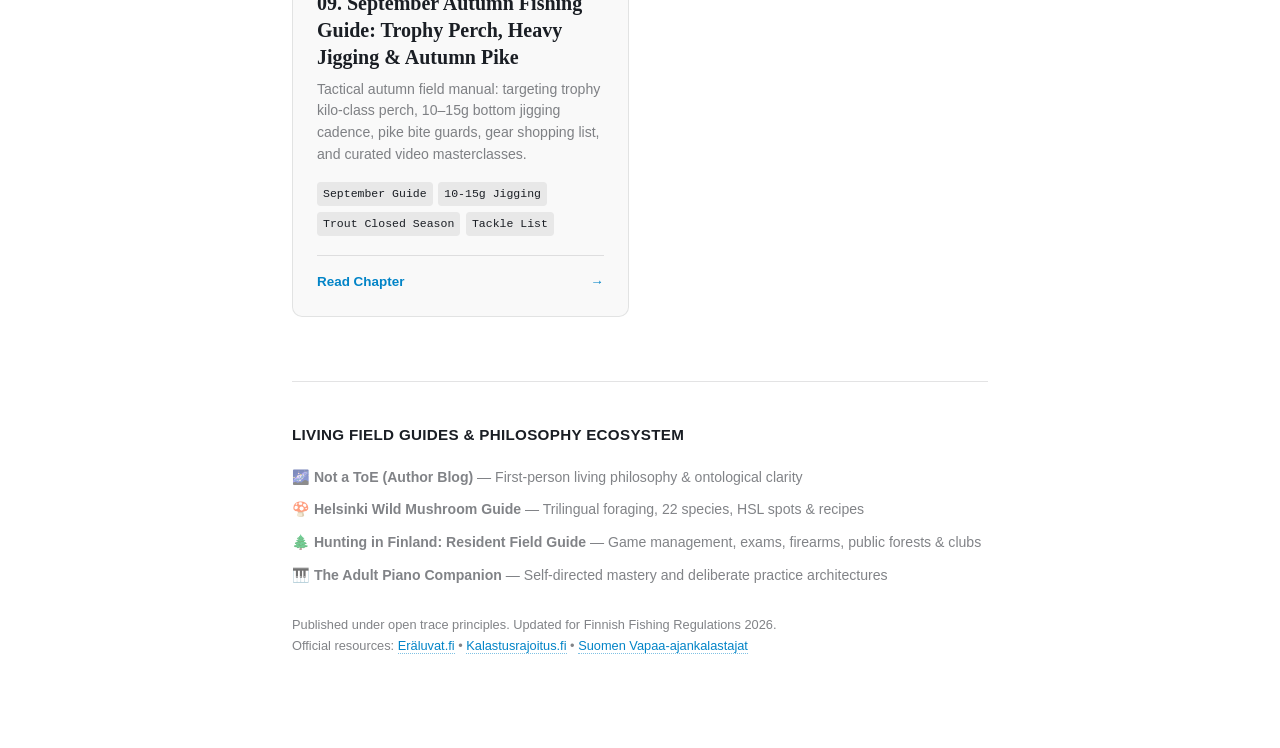
==== commit b796522a: "feat: add September autumn fishing guide and reorganize into linked chapter pages" ====
--- a/index.html
+++ b/index.html
@@ -69,10 +69,22 @@
       </ul>
     </section>
 
-    <!-- Main Editorial Chapter Feed -->
-    <main id="chapters-container" class="chapters-container">
-      <!-- Full Chapter Articles rendered by app.js -->
-    </main>
+    <!-- Seasonal Spotlight Banner -->
+    <div id="seasonal-spotlight-banner-wrap">
+      <!-- Rendered dynamically by app.js based on language -->
+    </div>
+
+    <!-- Chapter Directory Section -->
+    <section class="directory-section" aria-label="Chapter Directory">
+      <div class="directory-header">
+        <h2 id="directory-title" class="directory-title">Handbook Chapters</h2>
+        <p id="directory-subtitle" class="directory-subtitle">Select any chapter below to explore comprehensive rules, spots, gear, and verified Finnish tutorial videos.</p>
+      </div>
+
+      <div id="chapter-directory" class="chapter-directory-grid">
+        <!-- Rendered by app.js as rich cards linking to docs/*.html -->
+      </div>
+    </section>
 
     <!-- Ecosystem & Living Philosophy Footer -->
     <footer class="site-footer">
--- a/styles.css
+++ b/styles.css
@@ -812,3 +812,225 @@
   font-size: 0.82rem;
   color: var(--accent);
 }
+
+/* ==========================================================================
+   Multi-Page Chapter Directory & Seasonal Spotlight Styles
+   ========================================================================== */
+
+.seasonal-spotlight-banner {
+  background: linear-gradient(135deg, rgba(245, 158, 11, 0.09) 0%, rgba(217, 119, 6, 0.04) 100%);
+  border: 1px solid rgba(245, 158, 11, 0.35);
+  border-radius: 10px;
+  padding: 1.5rem 1.75rem;
+  margin: 2rem 0 2.5rem 0;
+  display: flex;
+  flex-direction: column;
+  gap: 0.75rem;
+  position: relative;
+  overflow: hidden;
+  transition: transform 0.15s ease, border-color 0.15s ease, box-shadow 0.15s ease;
+}
+
+.seasonal-spotlight-banner:hover {
+  transform: translateY(-2px);
+  border-color: rgba(245, 158, 11, 0.6);
+  box-shadow: 0 6px 20px rgba(245, 158, 11, 0.1);
+}
+
+.spotlight-badge {
+  display: inline-flex;
+  align-items: center;
+  gap: 0.35rem;
+  font-family: var(--font-mono);
+  font-size: 0.75rem;
+  font-weight: 700;
+  text-transform: uppercase;
+  letter-spacing: 0.05em;
+  color: #f59e0b;
+  background: rgba(245, 158, 11, 0.15);
+  padding: 3px 8px;
+  border-radius: 4px;
+  align-self: flex-start;
+}
+
+.spotlight-title {
+  font-family: var(--font-serif);
+  font-size: 1.4rem;
+  font-weight: 700;
+  line-height: 1.3;
+  margin: 0;
+  color: var(--fg);
+}
+
+.spotlight-desc {
+  font-family: var(--font-sans);
+  font-size: 0.92rem;
+  line-height: 1.6;
+  color: var(--muted);
+  margin: 0;
+}
+
+.spotlight-cta {
+  display: inline-flex;
+  align-items: center;
+  gap: 0.45rem;
+  align-self: flex-start;
+  margin-top: 0.35rem;
+  font-family: var(--font-sans);
+  font-weight: 600;
+  font-size: 0.9rem;
+  color: #f59e0b;
+  border: none;
+}
+
+.spotlight-cta:hover {
+  text-decoration: underline;
+  border: none;
+}
+
+/* Chapter Directory Grid */
+.directory-section {
+  margin: 2.5rem 0 3.5rem 0;
+}
+
+.directory-header {
+  margin-bottom: 1.5rem;
+}
+
+.directory-title {
+  font-family: var(--font-sans);
+  font-size: 1.15rem;
+  font-weight: 700;
+  letter-spacing: 0.02em;
+  text-transform: uppercase;
+  color: var(--muted);
+  margin: 0 0 0.4rem 0;
+}
+
+.directory-subtitle {
+  font-family: var(--font-sans);
+  font-size: 0.9rem;
+  color: var(--muted);
+  margin: 0;
+}
+
+.chapter-directory-grid {
+  display: grid;
+  grid-template-columns: repeat(auto-fit, minmax(320px, 1fr));
+  gap: 1.4rem;
+  margin-top: 1.25rem;
+}
+
+.chapter-card {
+  background: var(--card-bg);
+  border: 1px solid var(--card-border);
+  border-radius: 10px;
+  padding: 1.4rem 1.5rem;
+  display: flex;
+  flex-direction: column;
+  justify-content: space-between;
+  text-decoration: none;
+  color: inherit;
+  transition: transform 0.18s ease, border-color 0.18s ease, box-shadow 0.18s ease, background-color 0.18s ease;
+  position: relative;
+}
+
+.chapter-card:hover {
+  background: var(--card-hover);
+  border-color: var(--accent);
+  transform: translateY(-3px);
+  box-shadow: 0 8px 24px rgba(0, 0, 0, 0.12);
+}
+
+.chapter-card-top {
+  display: flex;
+  align-items: center;
+  justify-content: space-between;
+  margin-bottom: 0.75rem;
+}
+
+.chapter-card-num {
+  font-family: var(--font-mono);
+  font-size: 0.8rem;
+  font-weight: 700;
+  color: var(--accent);
+  letter-spacing: 0.05em;
+  text-transform: uppercase;
+}
+
+.chapter-card-time {
+  font-family: var(--font-mono);
+  font-size: 0.75rem;
+  color: var(--muted);
+}
+
+.chapter-card-title {
+  font-family: var(--font-serif);
+  font-size: 1.25rem;
+  font-weight: 700;
+  line-height: 1.35;
+  margin: 0 0 0.5rem 0;
+  color: var(--fg);
+}
+
+.chapter-card-sub {
+  font-family: var(--font-sans);
+  font-size: 0.88rem;
+  line-height: 1.55;
+  color: var(--muted);
+  margin: 0 0 1rem 0;
+  flex: 1;
+}
+
+.chapter-card-tags {
+  display: flex;
+  flex-wrap: wrap;
+  gap: 0.35rem;
+  margin-bottom: 1.2rem;
+}
+
+.chapter-card-footer {
+  display: flex;
+  align-items: center;
+  justify-content: space-between;
+  padding-top: 0.9rem;
+  border-top: 1px solid var(--rule);
+  font-family: var(--font-sans);
+  font-size: 0.84rem;
+  font-weight: 600;
+  color: var(--accent);
+}
+
+.chapter-card:hover .chapter-card-footer span:last-child {
+  transform: translateX(3px);
+}
+
+.chapter-card-footer span:last-child {
+  transition: transform 0.15s ease;
+}
+
+/* Calendar action button */
+.calendar-detail-btn {
+  display: inline-flex;
+  align-items: center;
+  gap: 0.4rem;
+  padding: 0.35rem 0.75rem;
+  background: var(--accent-soft);
+  color: var(--accent);
+  border: 1px solid var(--card-border);
+  border-radius: 6px;
+  font-size: 0.82rem;
+  font-weight: 600;
+  font-family: var(--font-sans);
+  text-decoration: none;
+  margin-top: 0.4rem;
+  transition: all 0.15s ease;
+}
+
+.calendar-detail-btn:hover {
+  background: var(--accent);
+  color: #ffffff;
+  border-color: var(--accent);
+  text-decoration: none;
+}
+
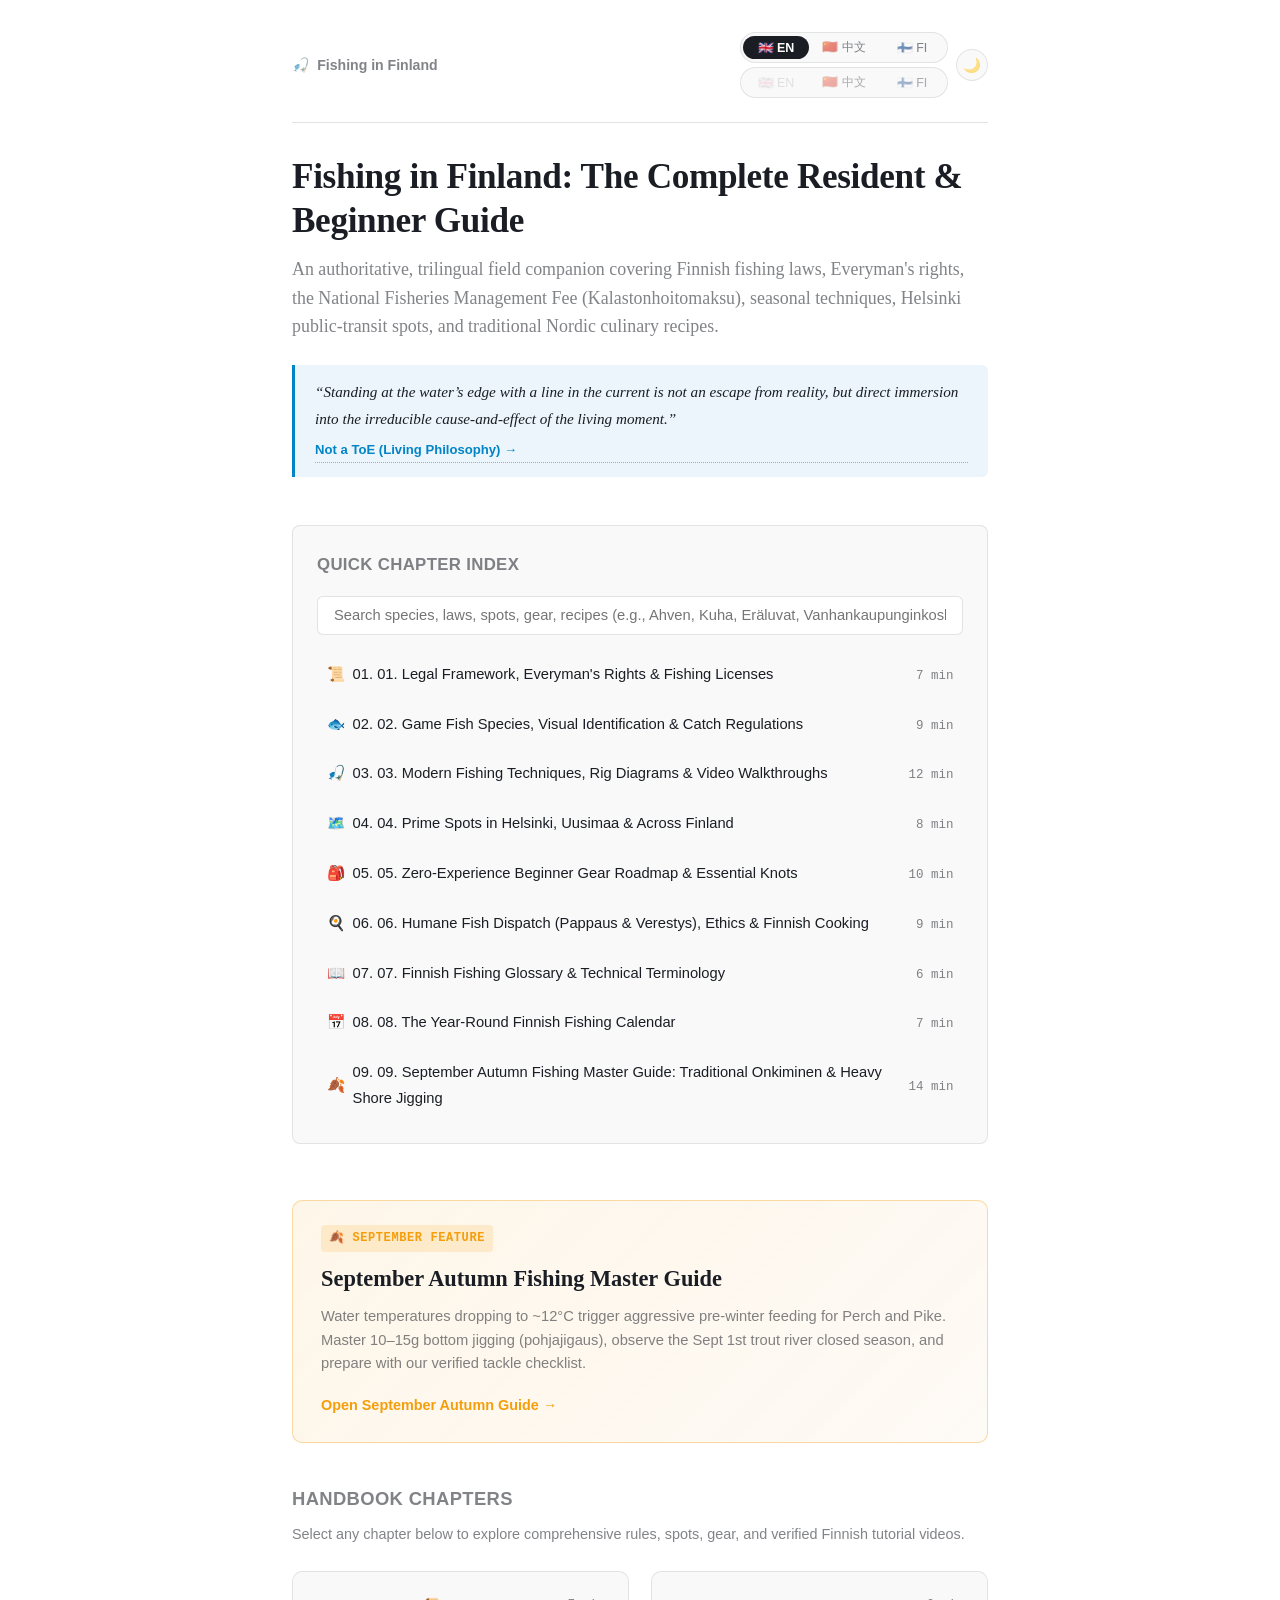
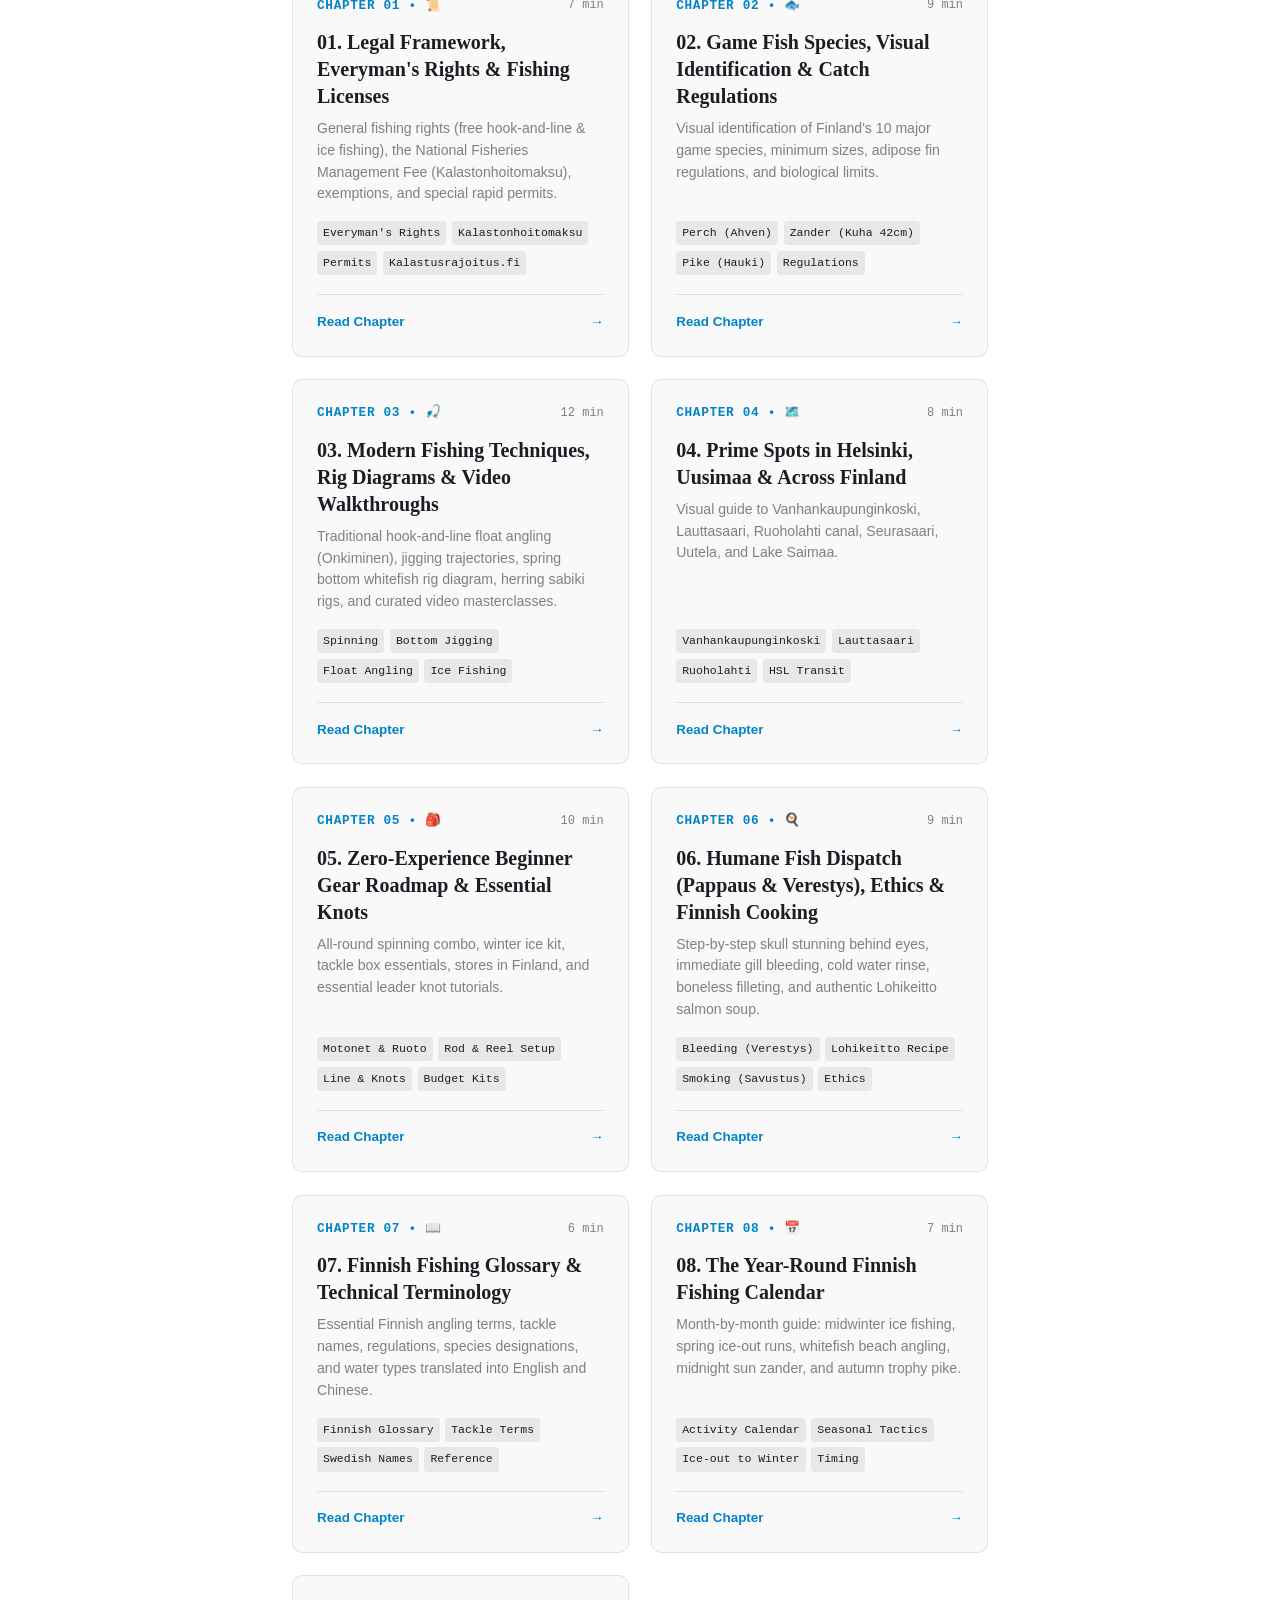
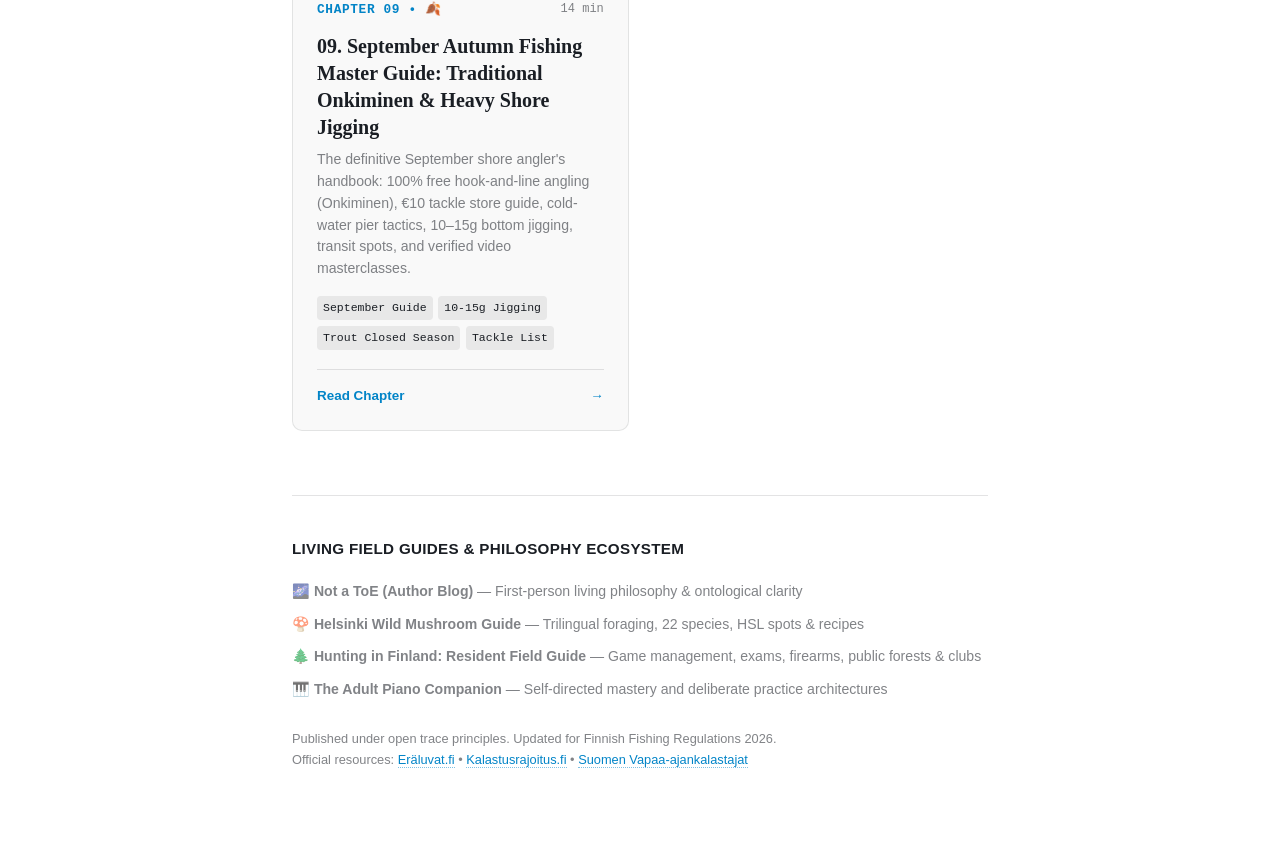
==== commit bb64925a: "Link Onkiminen rig diagram to language selection with dedicated high-contrast SVGs" ====
--- a/index.html
+++ b/index.html
@@ -102,7 +102,7 @@
     </footer>
   </div>
 
-  <script src="chapters.js?v=20260912_2"></script>
-  <script src="app.js?v=20260912_2"></script>
+  <script src="chapters.js?v=20260916_1"></script>
+  <script src="app.js?v=20260916_1"></script>
 </body>
 </html>
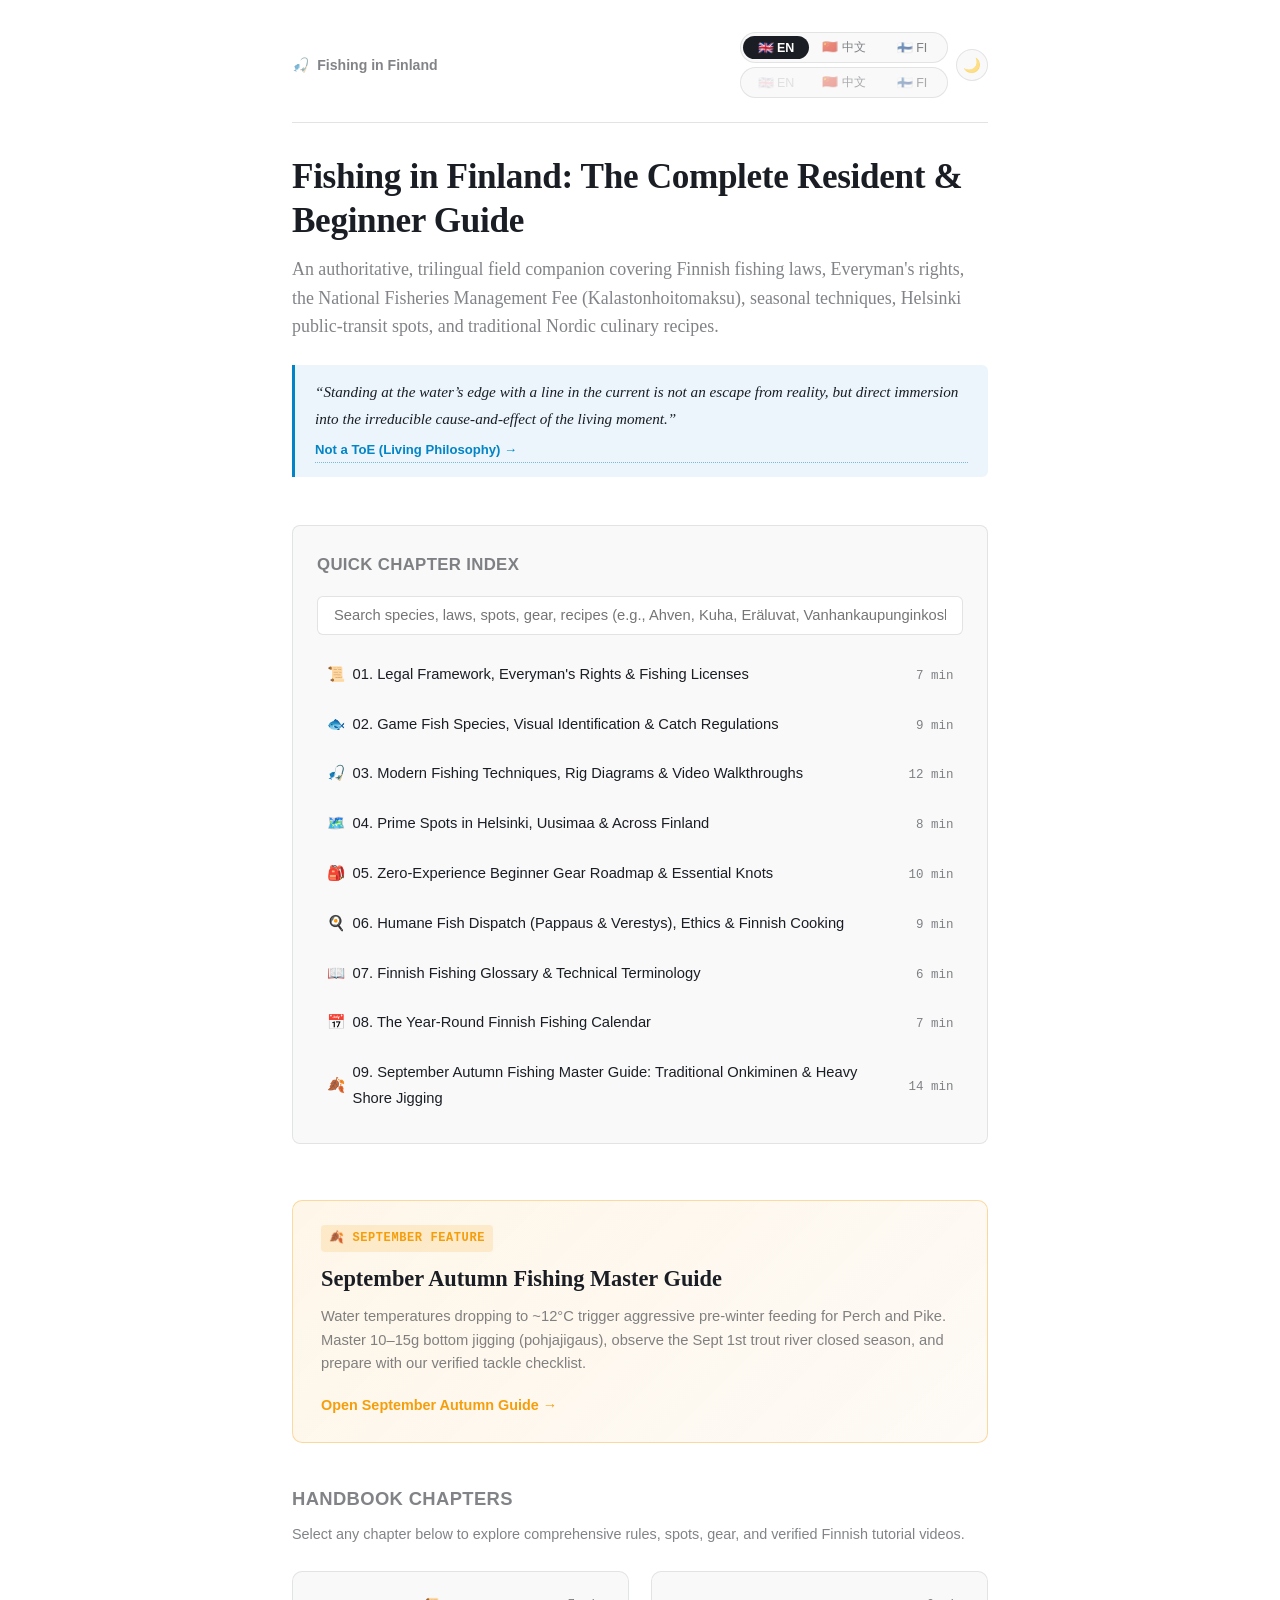
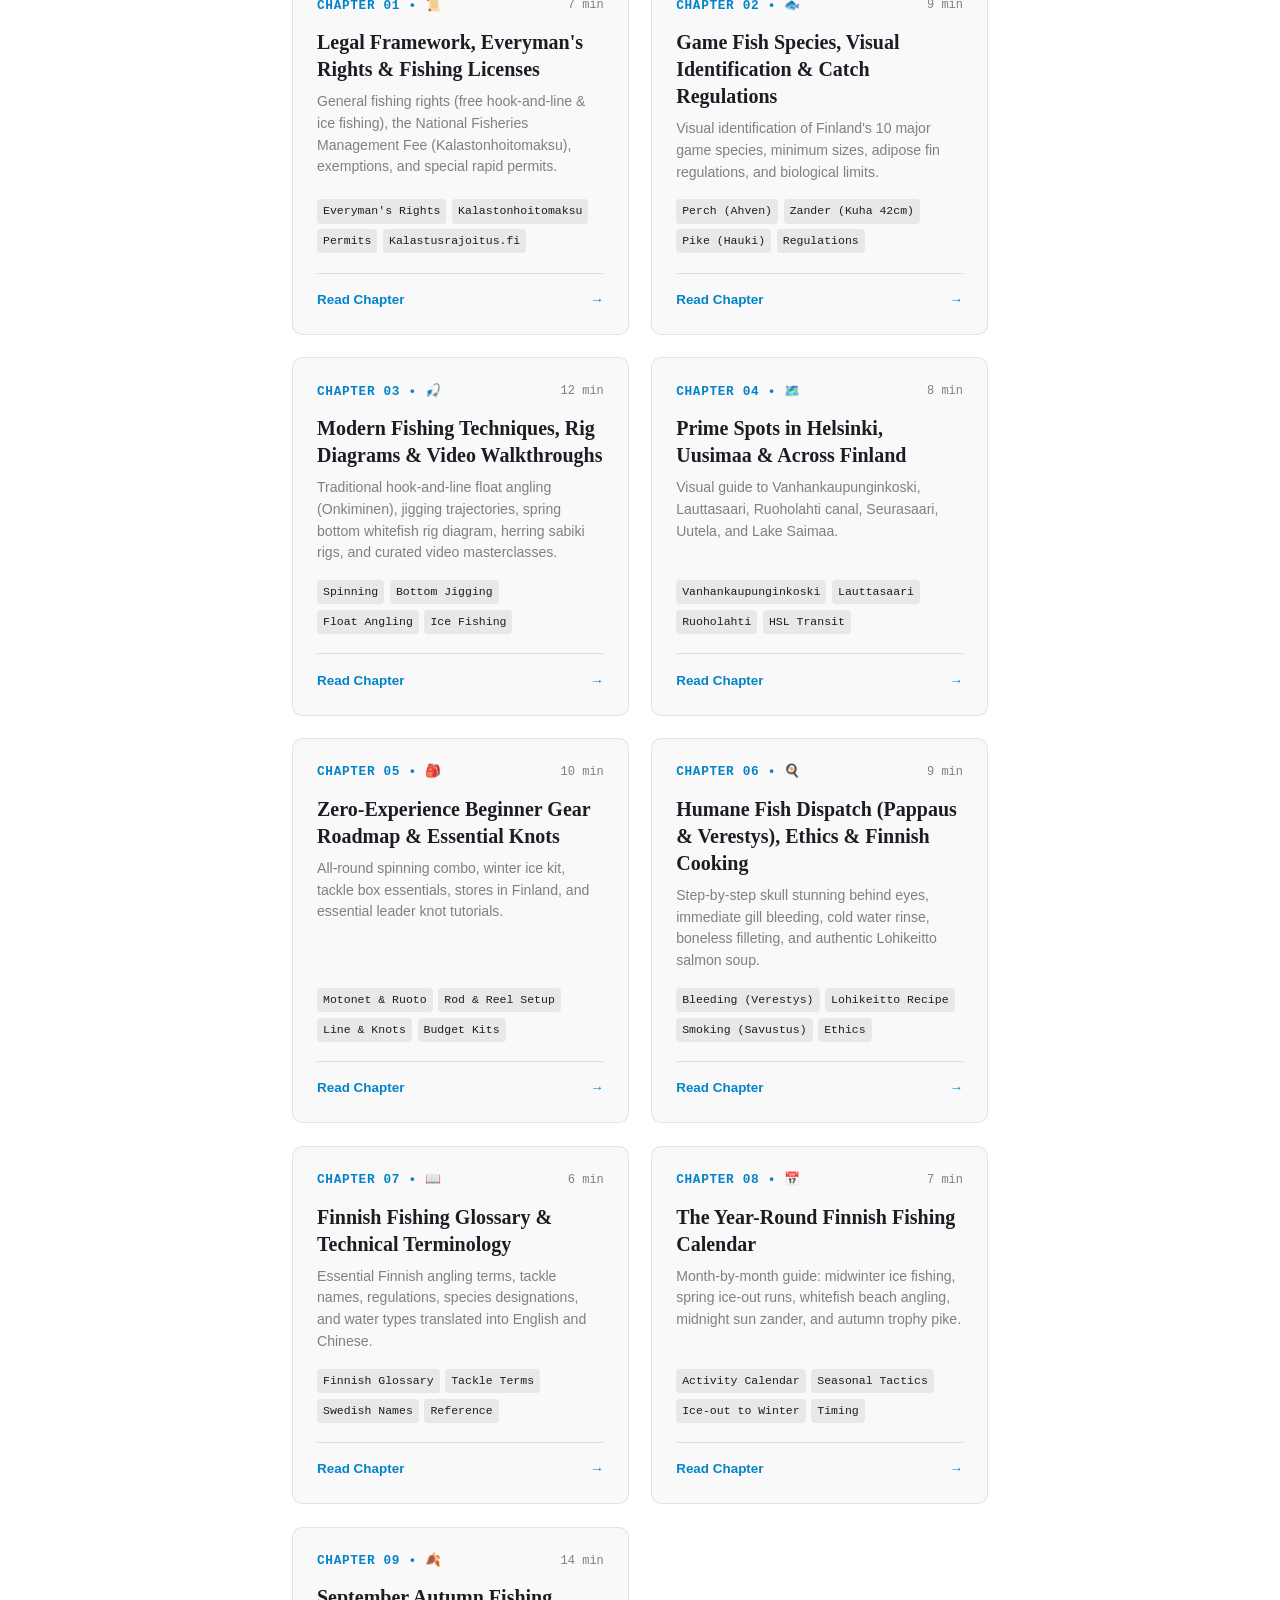
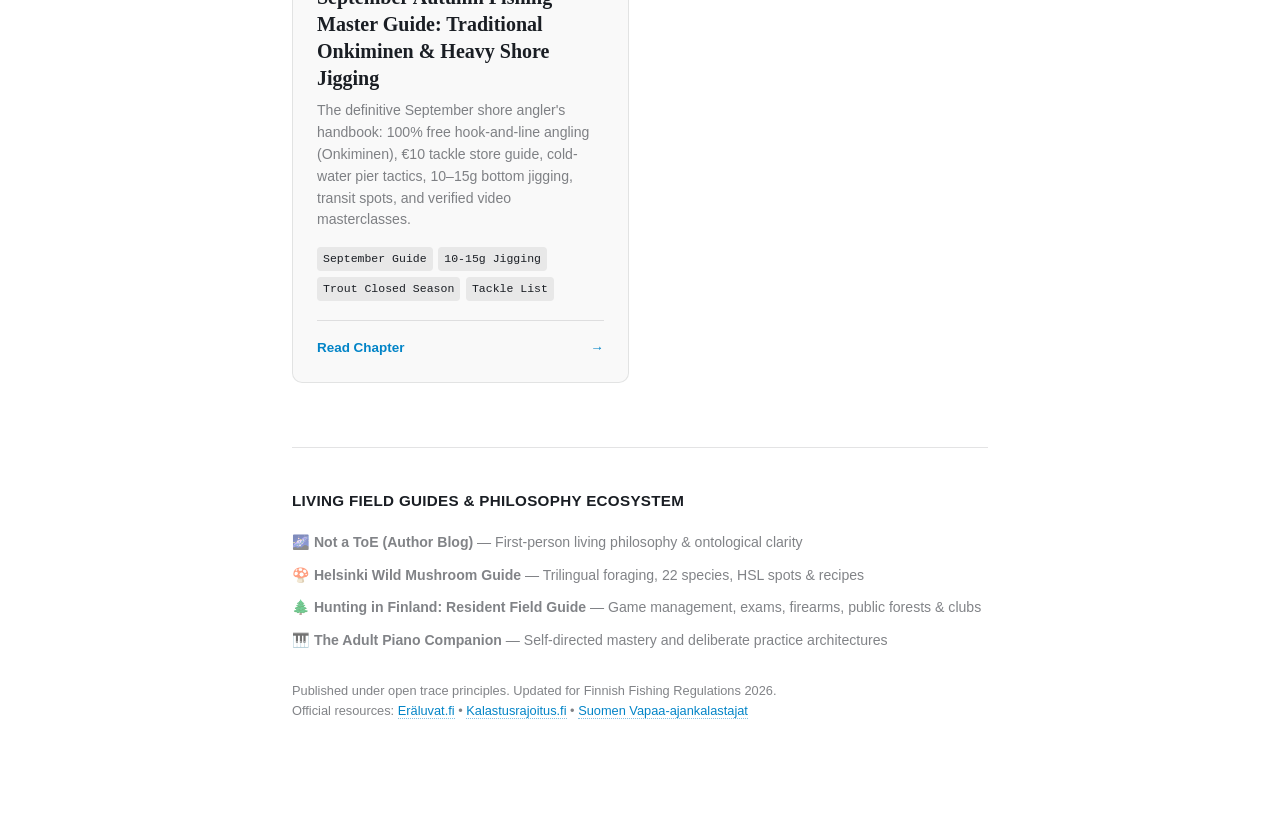
==== commit 4fe64d4a: "Fix duplicate chapter numbering in Quick Chapter Index and directory cards" ====
--- a/index.html
+++ b/index.html
@@ -102,7 +102,7 @@
     </footer>
   </div>
 
-  <script src="chapters.js?v=20260916_1"></script>
-  <script src="app.js?v=20260916_1"></script>
+  <script src="chapters.js?v=20260916_2"></script>
+  <script src="app.js?v=20260916_2"></script>
 </body>
 </html>
